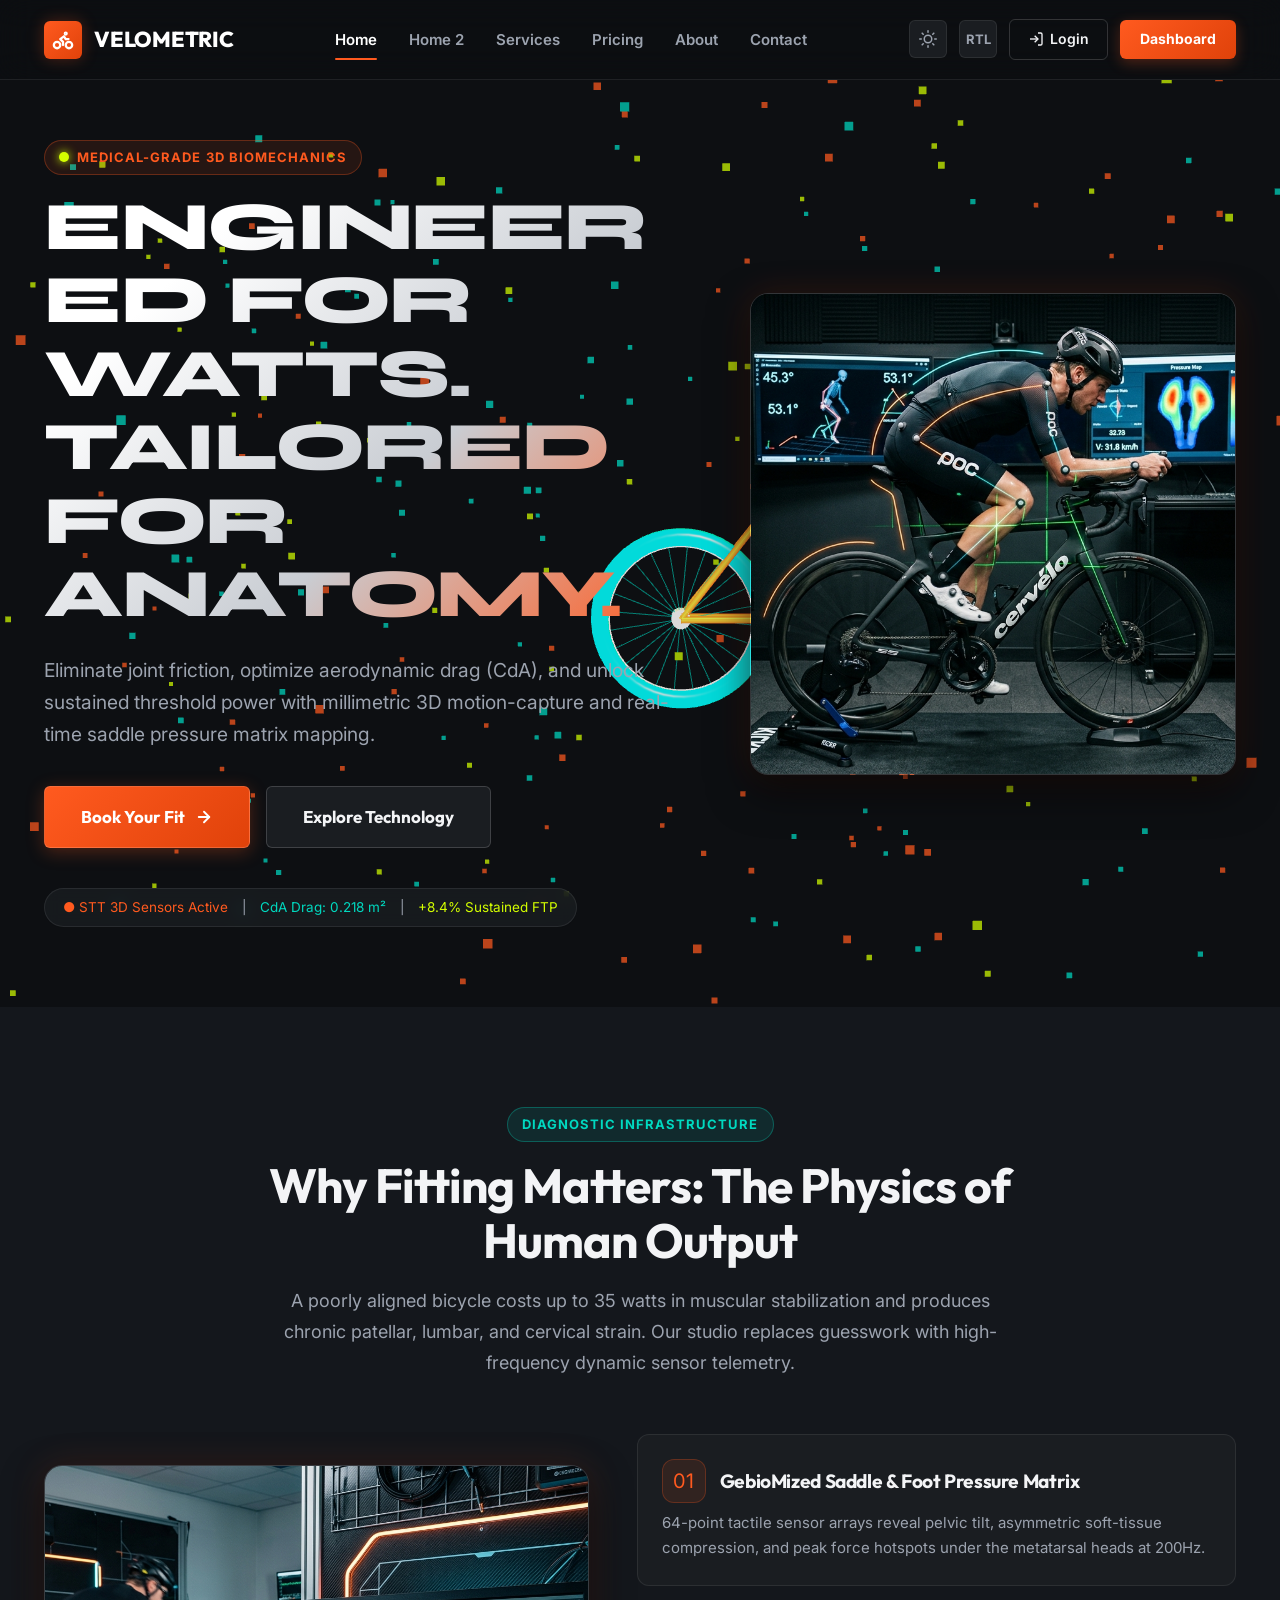
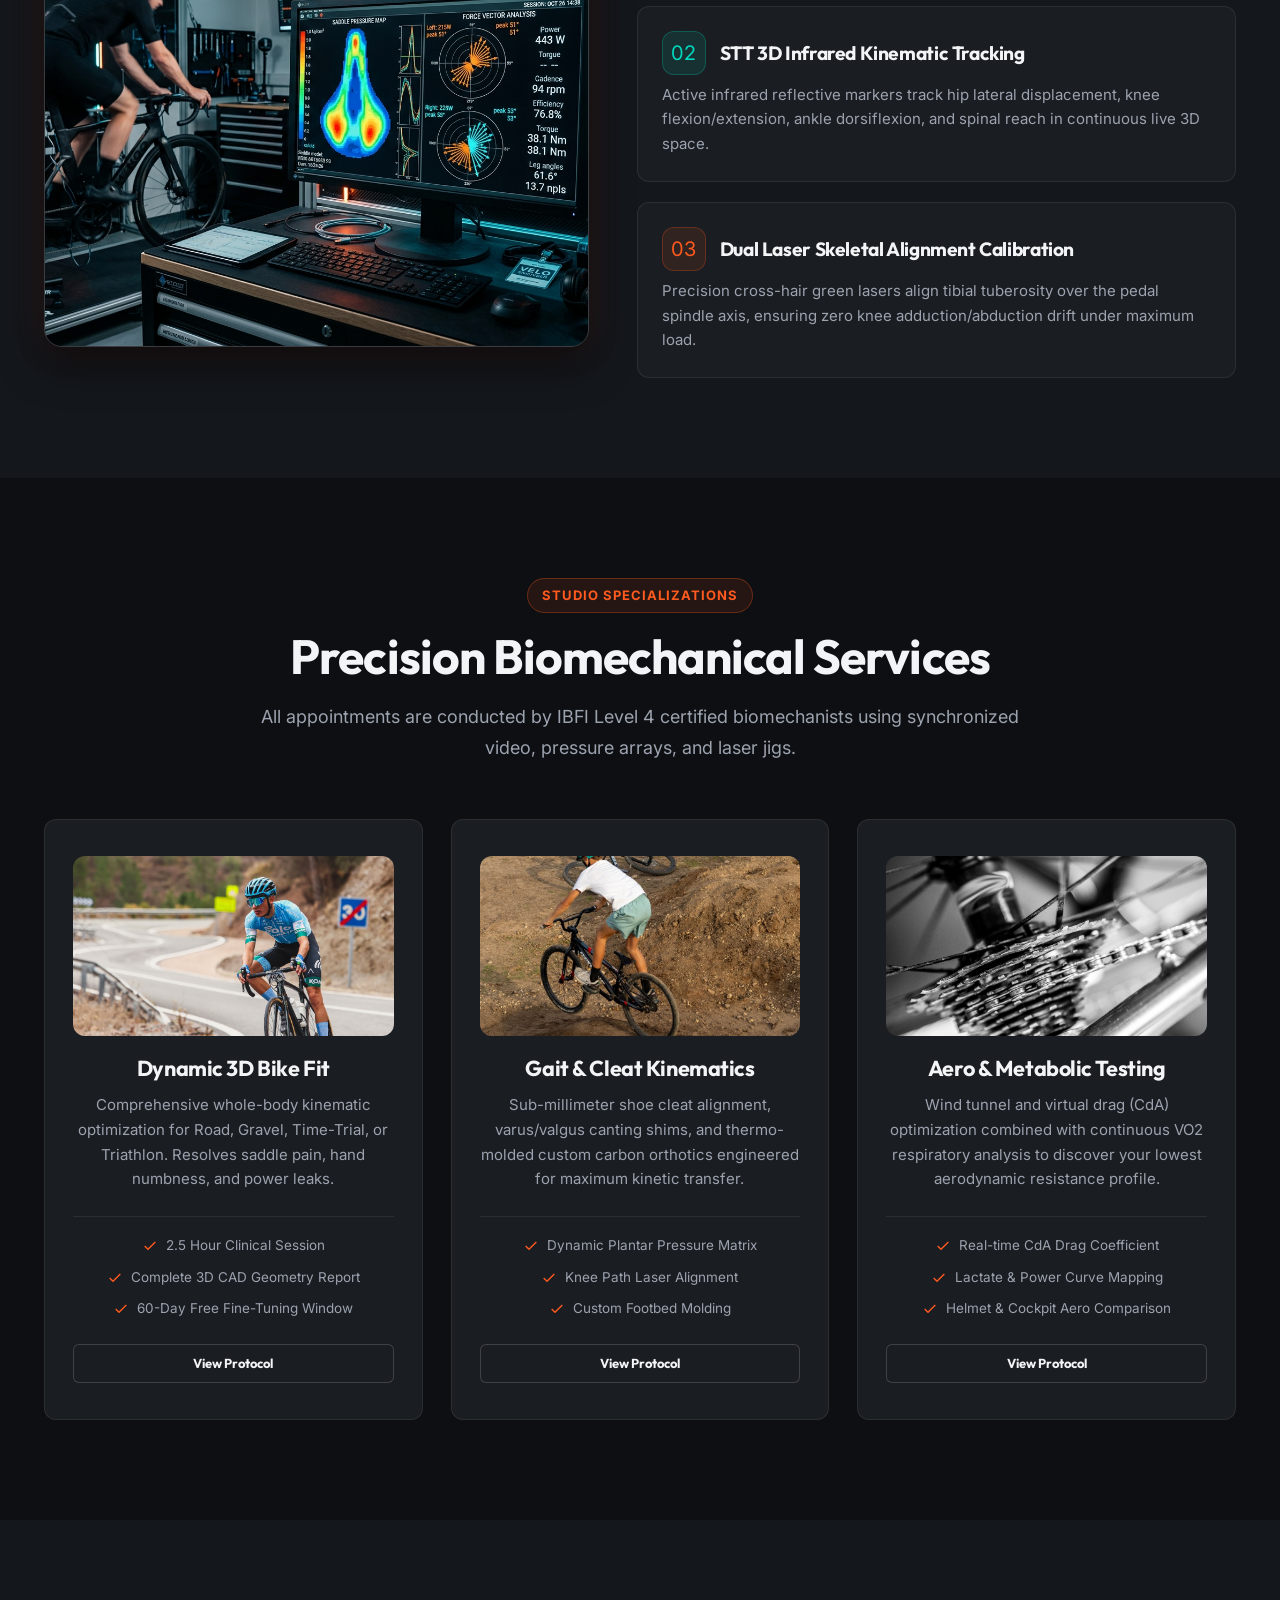
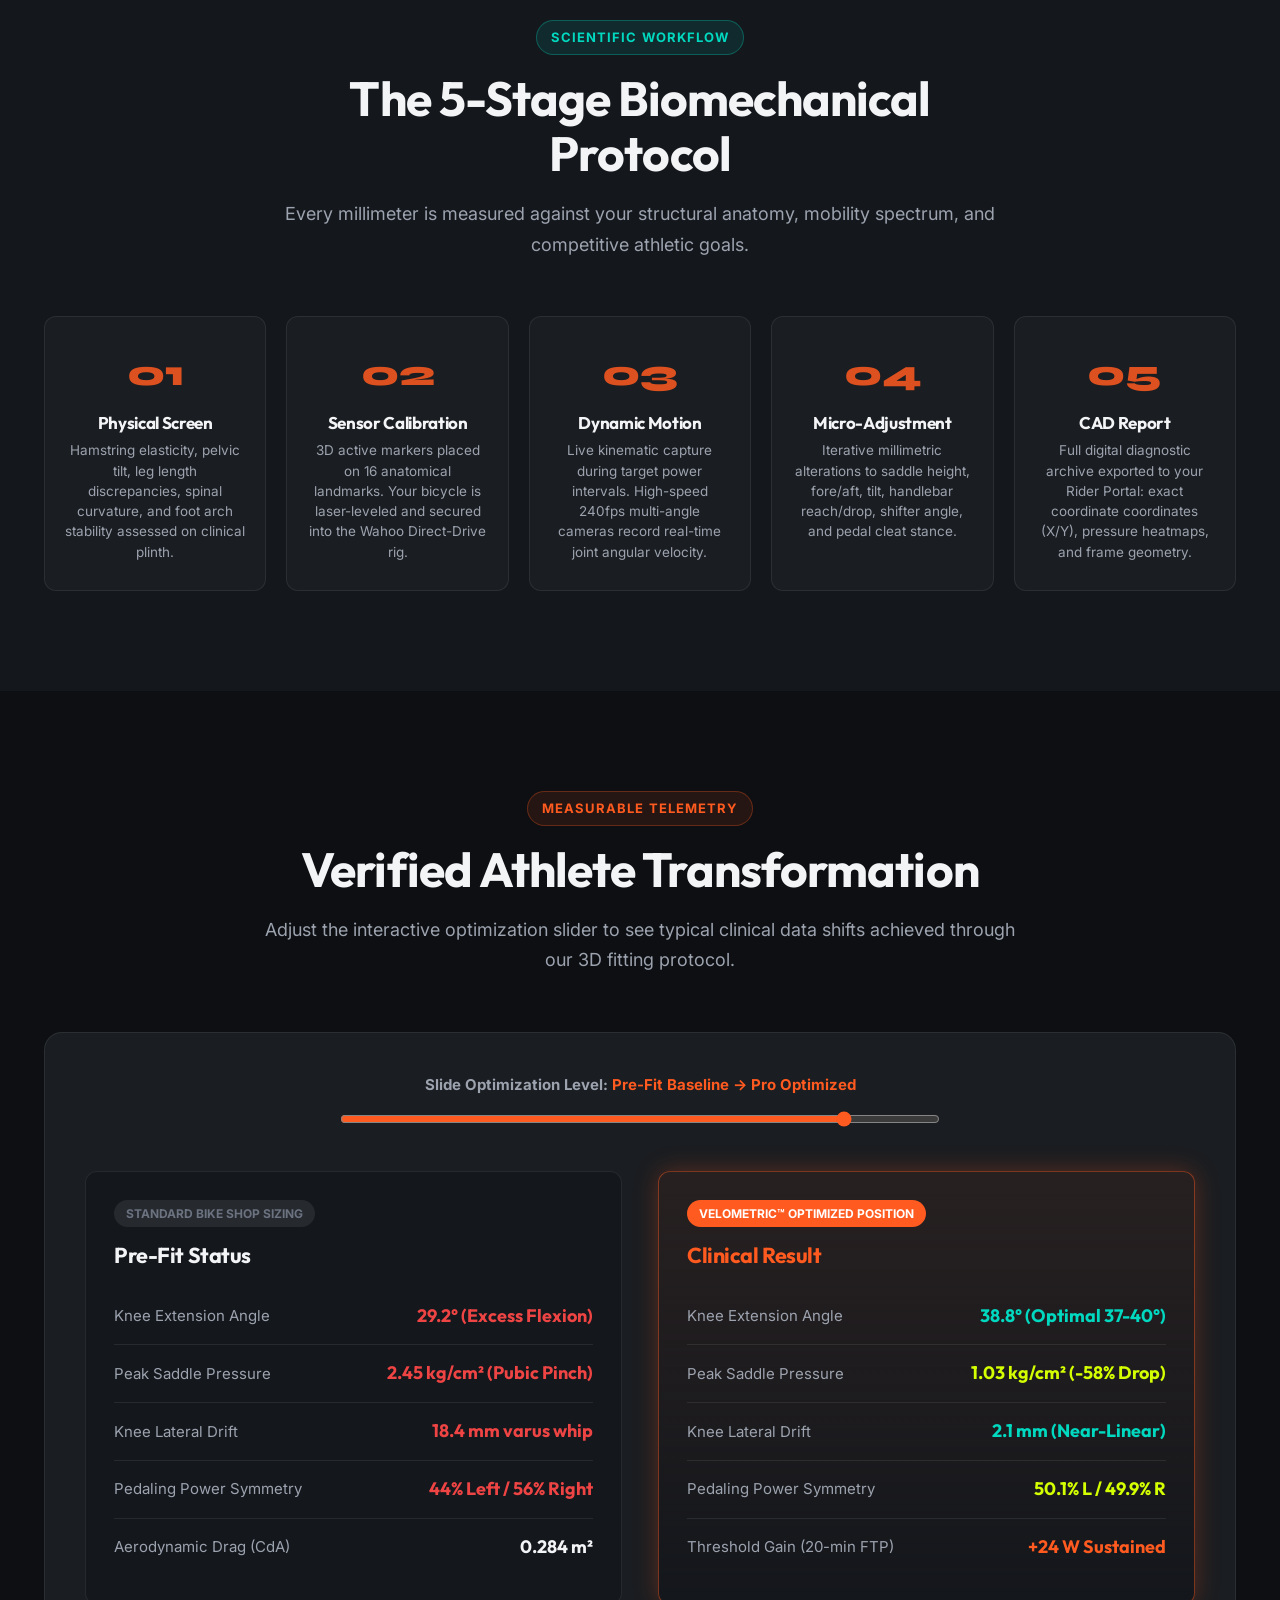
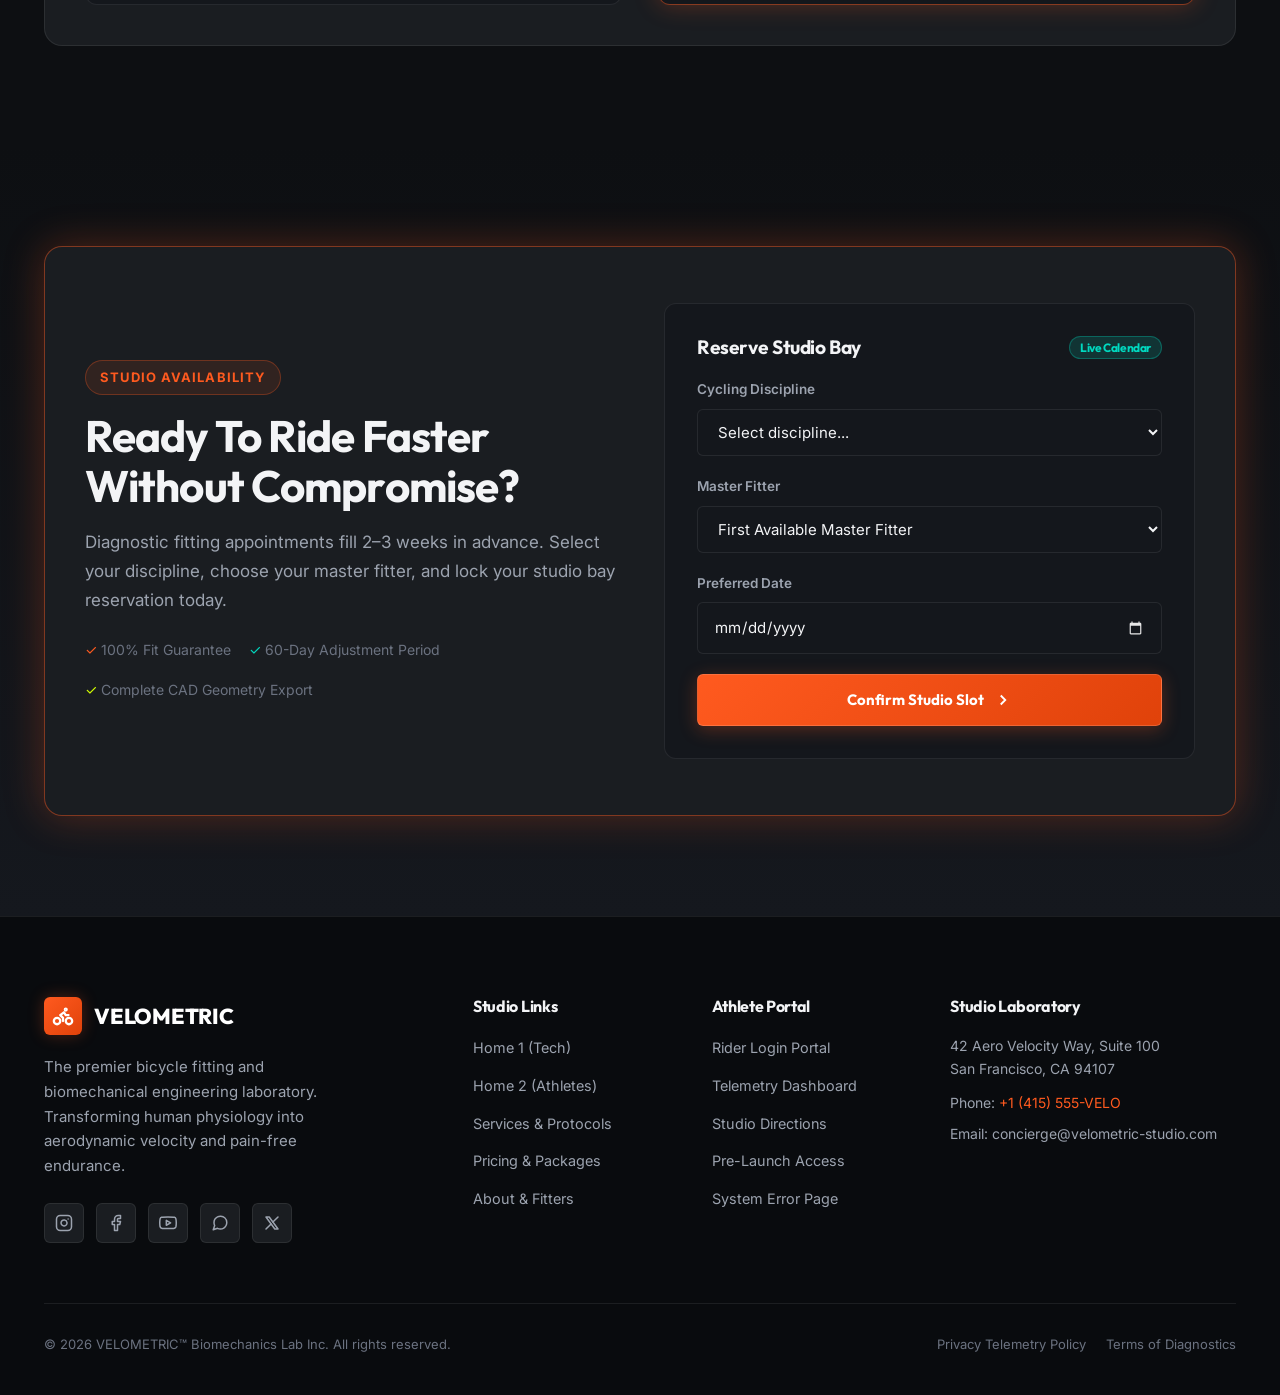
==== index.html @ c32c87fc "1" ====
<!DOCTYPE html>
<html lang="en" data-theme="dark" dir="ltr">
<head>
  <meta charset="UTF-8">
  <meta name="viewport" content="width=device-width, initial-scale=1.0">
  <title>VELOMETRIC™ | Precision Bicycle Fitting &amp; Performance Studio</title>
  <meta name="description" content="Elite biomechanical bicycle fitting, 3D dynamic motion capture, pressure mapping, and aerodynamic performance testing in our medical-grade cycling studio.">
  <meta name="keywords" content="bike fitting, 3D motion capture, cycling biomechanics, saddle pressure mapping, aerodynamic testing, TT bike fit">
  
  <!-- Open Graph -->
  <meta property="og:title" content="VELOMETRIC™ | Precision Bicycle Fitting &amp; Performance Studio">
  <meta property="og:description" content="Data-driven bicycle fitting engineered for peak wattage, aerodynamic efficiency, and zero pain.">
  <meta property="og:type" content="website">
  <meta property="og:image" content="assets/images/hero_fitting_tech.jpg">

    <!-- Favicon -->
  <link rel="icon" type="image/svg+xml" href="assets/images/favicon.svg">
  <link rel="alternate icon" type="image/png" href="assets/images/favicon.png">

  <!-- Core Stylesheets -->
  <link rel="stylesheet" href="assets/css/style.css">
  <link rel="stylesheet" href="assets/css/dark-mode.css">
  <link rel="stylesheet" href="assets/css/rtl.css">

  <!-- JSON-LD Local Business & Sports Lab Schema -->
  <script type="application/ld+json">
  {
    "@context": "https://schema.org",
    "@type": "SportsActivityLocation",
    "name": "VELOMETRIC Precision Bicycle Fitting Studio",
    "image": "assets/images/hero_fitting_tech.jpg",
    "description": "Medical-grade 3D dynamic motion capture bike fitting and aerodynamic performance laboratory.",
    "address": {
      "@type": "PostalAddress",
      "streetAddress": "42 Aero Velocity Way, Suite 100",
      "addressLocality": "San Francisco",
      "addressRegion": "CA",
      "postalCode": "94107",
      "addressCountry": "US"
    },
    "telephone": "+1-415-555-8356",
    "priceRange": "$$$"
  }
  </script>
</head>
<body data-page="home1">
  <a href="#main-content" class="skip-link">Skip to main content</a>

  <!-- STRICT NAVBAR (Home | Services | Pricing | About | Contact + Login + Dashboard) -->
  <header class="site-header">
    <div class="container navbar">
      <a href="index.html" class="brand-logo" aria-label="VELOMETRIC Studio Home">
        <div class="brand-icon">
          <svg width="22" height="22" viewBox="0 0 24 24" fill="none" stroke="currentColor" stroke-width="2.5" stroke-linecap="round" stroke-linejoin="round"><circle cx="18.5" cy="17.5" r="3.5"></circle><circle cx="5.5" cy="17.5" r="3.5"></circle><circle cx="15" cy="5" r="1"></circle><path d="M12 17.5V14l-3-3 4-3 2 3h3"></path></svg>
        </div>
        <span>VELOMETRIC</span>
      </a>

      <!-- Strictly 5 Main Navigation Links -->
      <nav class="nav-menu" aria-label="Main Navigation">
        <a href="index.html" class="nav-link active">Home</a>
        <a href="home2.html" class="nav-link">Home 2</a>
        <a href="services.html" class="nav-link">Services</a>
        <a href="pricing.html" class="nav-link">Pricing</a>
        <a href="about.html" class="nav-link">About</a>
        <a href="contact.html" class="nav-link">Contact</a>
        <div class="nav-drawer-actions">
          <div class="nav-drawer-toggles">
            <button class="theme-toggle-btn" aria-label="Toggle Dark/Light Mode">
              <svg width="18" height="18" viewBox="0 0 24 24" fill="none" stroke="currentColor" stroke-width="2"><circle cx="12" cy="12" r="5"></circle><line x1="12" y1="1" x2="12" y2="3"></line><line x1="12" y1="21" x2="12" y2="23"></line><line x1="4.22" y1="4.22" x2="5.64" y2="5.64"></line><line x1="18.36" y1="18.36" x2="19.78" y2="19.78"></line><line x1="1" y1="12" x2="3" y2="12"></line><line x1="21" y1="12" x2="23" y2="12"></line><line x1="4.22" y1="19.78" x2="5.64" y2="18.36"></line><line x1="18.36" y1="5.64" x2="19.78" y2="4.22"></line></svg>
            </button>
            <button class="rtl-toggle-btn" aria-label="Toggle RTL Layout">RTL</button>
          </div>
          <div class="nav-drawer-buttons">
            <a href="login.html" class="nav-btn-login">
              <svg width="16" height="16" viewBox="0 0 24 24" fill="none" stroke="currentColor" stroke-width="2"><path d="M15 3h4a2 2 0 0 1 2 2v14a2 2 0 0 1-2 2h-4"></path><polyline points="10 17 15 12 10 7"></polyline><line x1="15" y1="12" x2="3" y2="12"></line></svg>
              <span>Login</span>
            </a>
            <a href="dashboard.html" class="nav-btn-dashboard">Dashboard</a>
          </div>
        </div>
      </nav>

      <!-- Utility Actions (Login + Dashboard + Theme/RTL toggles) -->
      <div class="nav-actions">
        <button class="theme-toggle-btn" aria-label="Toggle Dark/Light Mode">
          <svg width="18" height="18" viewBox="0 0 24 24" fill="none" stroke="currentColor" stroke-width="2"><circle cx="12" cy="12" r="5"></circle><line x1="12" y1="1" x2="12" y2="3"></line><line x1="12" y1="21" x2="12" y2="23"></line><line x1="4.22" y1="4.22" x2="5.64" y2="5.64"></line><line x1="18.36" y1="18.36" x2="19.78" y2="19.78"></line><line x1="1" y1="12" x2="3" y2="12"></line><line x1="21" y1="12" x2="23" y2="12"></line><line x1="4.22" y1="19.78" x2="5.64" y2="18.36"></line><line x1="18.36" y1="5.64" x2="19.78" y2="4.22"></line></svg>
        </button>
        <button class="rtl-toggle-btn" aria-label="Toggle RTL Layout">RTL</button>
        <a href="login.html" class="nav-btn-login">
          <svg width="16" height="16" viewBox="0 0 24 24" fill="none" stroke="currentColor" stroke-width="2"><path d="M15 3h4a2 2 0 0 1 2 2v14a2 2 0 0 1-2 2h-4"></path><polyline points="10 17 15 12 10 7"></polyline><line x1="15" y1="12" x2="3" y2="12"></line></svg>
          <span>Login</span>
        </a>
        <a href="dashboard.html" class="nav-btn-dashboard">Dashboard</a>
        <button class="hamburger-btn" aria-label="Open mobile menu" aria-expanded="false">
          <span></span><span></span><span></span>
        </button>
      </div>
    </div>
  </header>

  <main id="main-content">
    <!-- ====================================================================
         SECTION 1: HERO SECTION — FITTING TECHNOLOGY FOCUS (3D Canvas + Overlay)
         ==================================================================== -->
    <section class="section section-hero" id="hero-section">
      <!-- 3D Interactive Three.js Wireframe Canvas -->
      <div id="hero3d-canvas" class="hero-canvas-container" aria-hidden="true"></div>

      <div class="container">
        <div class="hero-grid">
          <div class="hero-content">
            <div class="section-eyebrow">
              <span class="pulse-dot"></span>
              Medical-Grade 3D Biomechanics
            </div>
            <h1 class="hero-headline text-gradient">
              Engineered For Watts. Tailored For Anatomy.
            </h1>
            <p class="hero-subtitle">
              Eliminate joint friction, optimize aerodynamic drag (CdA), and unlock sustained threshold power with millimetric 3D motion-capture and real-time saddle pressure matrix mapping.
            </p>

            <div class="hero-ctas">
              <a href="#booking-teaser" class="btn btn-primary btn-lg">
                <span>Book Your Fit</span>
                <svg width="18" height="18" viewBox="0 0 24 24" fill="none" stroke="currentColor" stroke-width="2.5" stroke-linecap="round" stroke-linejoin="round"><line x1="5" y1="12" x2="19" y2="12"></line><polyline points="12 5 19 12 12 19"></polyline></svg>
              </a>
              <a href="#technology-overview" class="btn btn-secondary btn-lg">Explore Technology</a>
            </div>

            <!-- Real-Time Telemetry Badges -->
            <div class="hero-telemetry-badge">
              <span class="text-volt">● STT 3D Sensors Active</span>
              <span>|</span>
              <span class="text-teal">CdA Drag: 0.218 m²</span>
              <span>|</span>
              <span class="text-lime">+8.4% Sustained FTP</span>
            </div>
          </div>

          <!-- Hero Visual Panel -->
          <div class="hero-visual-panel">
            <div class="hero-image-card">
              <img src="assets/images/hero_fitting_tech.jpg" alt="Cyclist undergoing 3D motion capture bike fitting on smart trainer with laser alignment" width="600" height="480">
            </div>
          </div>
        </div>
      </div>
    </section>

    <!-- ====================================================================
         SECTION 2: WHY FITTING MATTERS / TECHNOLOGY OVERVIEW
         ==================================================================== -->
    <section class="section" id="technology-overview" style="background: var(--bg-secondary);">
      <div class="container">
        <div class="section-header">
          <div class="section-eyebrow eyebrow-teal">Diagnostic Infrastructure</div>
          <h2 class="section-title">Why Fitting Matters: The Physics of Human Output</h2>
          <p class="section-desc">
            A poorly aligned bicycle costs up to 35 watts in muscular stabilization and produces chronic patellar, lumbar, and cervical strain. Our studio replaces guesswork with high-frequency dynamic sensor telemetry.
          </p>
        </div>

        <div class="tech-overview-grid">
          <div>
            <div class="hero-image-card">
              <img src="assets/images/tech_pressure_mapping.jpg" alt="GebioMized saddle pressure mapping heat map workstation" width="560" height="420">
            </div>
          </div>

          <div style="display: flex; flex-direction: column; gap: 20px;">
            <div class="card-center" style="align-items: flex-start; text-align: left; padding: 24px;">
              <div style="display: flex; align-items: center; gap: 14px; margin-bottom: 8px;">
                <div class="card-icon" style="width: 44px; height: 44px; margin: 0; font-size: 1.25rem;">01</div>
                <h3 style="font-size: 1.2rem;">GebioMized Saddle &amp; Foot Pressure Matrix</h3>
              </div>
              <p class="card-desc" style="text-align: left; margin: 0;">
                64-point tactile sensor arrays reveal pelvic tilt, asymmetric soft-tissue compression, and peak force hotspots under the metatarsal heads at 200Hz.
              </p>
            </div>

            <div class="card-center teal-accent" style="align-items: flex-start; text-align: left; padding: 24px;">
              <div style="display: flex; align-items: center; gap: 14px; margin-bottom: 8px;">
                <div class="card-icon icon-teal" style="width: 44px; height: 44px; margin: 0; font-size: 1.25rem;">02</div>
                <h3 style="font-size: 1.2rem;">STT 3D Infrared Kinematic Tracking</h3>
              </div>
              <p class="card-desc" style="text-align: left; margin: 0;">
                Active infrared reflective markers track hip lateral displacement, knee flexion/extension, ankle dorsiflexion, and spinal reach in continuous live 3D space.
              </p>
            </div>

            <div class="card-center" style="align-items: flex-start; text-align: left; padding: 24px;">
              <div style="display: flex; align-items: center; gap: 14px; margin-bottom: 8px;">
                <div class="card-icon" style="width: 44px; height: 44px; margin: 0; font-size: 1.25rem;">03</div>
                <h3 style="font-size: 1.2rem;">Dual Laser Skeletal Alignment Calibration</h3>
              </div>
              <p class="card-desc" style="text-align: left; margin: 0;">
                Precision cross-hair green lasers align tibial tuberosity over the pedal spindle axis, ensuring zero knee adduction/abduction drift under maximum load.
              </p>
            </div>
          </div>
        </div>
      </div>
    </section>

    <!-- ====================================================================
         SECTION 3: CORE SERVICES PREVIEW (3D Tilt Cards)
         ==================================================================== -->
    <section class="section" id="core-services">
      <div class="container">
        <div class="section-header">
          <div class="section-eyebrow">Studio Specializations</div>
          <h2 class="section-title">Precision Biomechanical Services</h2>
          <p class="section-desc">
            All appointments are conducted by IBFI Level 4 certified biomechanists using synchronized video, pressure arrays, and laser jigs.
          </p>
        </div>

        <div class="services-cards-grid">
          <!-- Card 1: 3D Bike Fitting -->
          <div class="tilt-card-wrapper">
            <div class="card-center" data-tilt>
              <div style="border-radius: var(--radius-md); overflow: hidden; margin-bottom: 20px; height: 180px; width: 100%;">
                <img src="assets/images/dynamic_3d_fit.jpg" alt="Pro cyclist riding during dynamic fitting" style="width: 100%; height: 100%; object-fit: cover;">
              </div>
              <h3 class="card-title">Dynamic 3D Bike Fit</h3>
              <p class="card-desc">
                Comprehensive whole-body kinematic optimization for Road, Gravel, Time-Trial, or Triathlon. Resolves saddle pain, hand numbness, and power leaks.
              </p>
              <ul class="card-meta-list">
                <li class="card-meta-item"><svg width="16" height="16" viewBox="0 0 24 24" fill="none" stroke="currentColor" stroke-width="2"><polyline points="20 6 9 17 4 12"></polyline></svg> 2.5 Hour Clinical Session</li>
                <li class="card-meta-item"><svg width="16" height="16" viewBox="0 0 24 24" fill="none" stroke="currentColor" stroke-width="2"><polyline points="20 6 9 17 4 12"></polyline></svg> Complete 3D CAD Geometry Report</li>
                <li class="card-meta-item"><svg width="16" height="16" viewBox="0 0 24 24" fill="none" stroke="currentColor" stroke-width="2"><polyline points="20 6 9 17 4 12"></polyline></svg> 60-Day Free Fine-Tuning Window</li>
              </ul>
              <a href="services.html#bike-fit" class="btn btn-secondary btn-sm" style="width: 100%;">View Protocol</a>
            </div>
          </div>

          <!-- Card 2: Gait & Footbed Analysis -->
          <div class="tilt-card-wrapper">
            <div class="card-center teal-accent" data-tilt>
              <div style="border-radius: var(--radius-md); overflow: hidden; margin-bottom: 20px; height: 180px; width: 100%;">
                <img src="assets/images/gait_cleat_kinematics.jpg" alt="Cyclist riding during gait and cleat kinematics analysis" style="width: 100%; height: 100%; object-fit: cover;">
              </div>
              <h3 class="card-title">Gait &amp; Cleat Kinematics</h3>
              <p class="card-desc">
                Sub-millimeter shoe cleat alignment, varus/valgus canting shims, and thermo-molded custom carbon orthotics engineered for maximum kinetic transfer.
              </p>
              <ul class="card-meta-list">
                <li class="card-meta-item"><svg width="16" height="16" viewBox="0 0 24 24" fill="none" stroke="currentColor" stroke-width="2"><polyline points="20 6 9 17 4 12"></polyline></svg> Dynamic Plantar Pressure Matrix</li>
                <li class="card-meta-item"><svg width="16" height="16" viewBox="0 0 24 24" fill="none" stroke="currentColor" stroke-width="2"><polyline points="20 6 9 17 4 12"></polyline></svg> Knee Path Laser Alignment</li>
                <li class="card-meta-item"><svg width="16" height="16" viewBox="0 0 24 24" fill="none" stroke="currentColor" stroke-width="2"><polyline points="20 6 9 17 4 12"></polyline></svg> Custom Footbed Molding</li>
              </ul>
              <a href="services.html#gait-analysis" class="btn btn-secondary btn-sm" style="width: 100%;">View Protocol</a>
            </div>
          </div>

          <!-- Card 3: Performance & Aero Testing -->
          <div class="tilt-card-wrapper">
            <div class="card-center" data-tilt>
              <div style="border-radius: var(--radius-md); overflow: hidden; margin-bottom: 20px; height: 180px; width: 100%;">
                <img src="assets/images/aero_metabolic_testing.jpg" alt="Macro detail of bicycle cassette and chain drivetrain" style="width: 100%; height: 100%; object-fit: cover;">
              </div>
              <h3 class="card-title">Aero &amp; Metabolic Testing</h3>
              <p class="card-desc">
                Wind tunnel and virtual drag (CdA) optimization combined with continuous VO2 respiratory analysis to discover your lowest aerodynamic resistance profile.
              </p>
              <ul class="card-meta-list">
                <li class="card-meta-item"><svg width="16" height="16" viewBox="0 0 24 24" fill="none" stroke="currentColor" stroke-width="2"><polyline points="20 6 9 17 4 12"></polyline></svg> Real-time CdA Drag Coefficient</li>
                <li class="card-meta-item"><svg width="16" height="16" viewBox="0 0 24 24" fill="none" stroke="currentColor" stroke-width="2"><polyline points="20 6 9 17 4 12"></polyline></svg> Lactate &amp; Power Curve Mapping</li>
                <li class="card-meta-item"><svg width="16" height="16" viewBox="0 0 24 24" fill="none" stroke="currentColor" stroke-width="2"><polyline points="20 6 9 17 4 12"></polyline></svg> Helmet &amp; Cockpit Aero Comparison</li>
              </ul>
              <a href="services.html#aero-testing" class="btn btn-secondary btn-sm" style="width: 100%;">View Protocol</a>
            </div>
          </div>
        </div>
      </div>
    </section>

    <!-- ====================================================================
         SECTION 4: PROCESS / HOW IT WORKS (Step-by-Step Fitting Journey)
         ==================================================================== -->
    <section class="section" id="fitting-process" style="background: var(--bg-secondary);">
      <div class="container">
        <div class="section-header">
          <div class="section-eyebrow eyebrow-teal">Scientific Workflow</div>
          <h2 class="section-title">The 5-Stage Biomechanical Protocol</h2>
          <p class="section-desc">
            Every millimeter is measured against your structural anatomy, mobility spectrum, and competitive athletic goals.
          </p>
        </div>

        <div class="process-timeline">
          <!-- Step 1 -->
          <div class="process-step-card">
            <div class="step-number">01</div>
            <h3 class="step-title">Physical Screen</h3>
            <p class="step-desc">
              Hamstring elasticity, pelvic tilt, leg length discrepancies, spinal curvature, and foot arch stability assessed on clinical plinth.
            </p>
          </div>

          <!-- Step 2 -->
          <div class="process-step-card">
            <div class="step-number">02</div>
            <h3 class="step-title">Sensor Calibration</h3>
            <p class="step-desc">
              3D active markers placed on 16 anatomical landmarks. Your bicycle is laser-leveled and secured into the Wahoo Direct-Drive rig.
            </p>
          </div>

          <!-- Step 3 -->
          <div class="process-step-card">
            <div class="step-number">03</div>
            <h3 class="step-title">Dynamic Motion</h3>
            <p class="step-desc">
              Live kinematic capture during target power intervals. High-speed 240fps multi-angle cameras record real-time joint angular velocity.
            </p>
          </div>

          <!-- Step 4 -->
          <div class="process-step-card">
            <div class="step-number">04</div>
            <h3 class="step-title">Micro-Adjustment</h3>
            <p class="step-desc">
              Iterative millimetric alterations to saddle height, fore/aft, tilt, handlebar reach/drop, shifter angle, and pedal cleat stance.
            </p>
          </div>

          <!-- Step 5 -->
          <div class="process-step-card">
            <div class="step-number">05</div>
            <h3 class="step-title">CAD Report</h3>
            <p class="step-desc">
              Full digital diagnostic archive exported to your Rider Portal: exact coordinate coordinates (X/Y), pressure heatmaps, and frame geometry.
            </p>
          </div>
        </div>
      </div>
    </section>

    <!-- ====================================================================
         SECTION 5: RESULTS / PERFORMANCE DATA SHOWCASE (Interactive Slider)
         ==================================================================== -->
    <section class="section" id="performance-results">
      <div class="container">
        <div class="section-header">
          <div class="section-eyebrow">Measurable Telemetry</div>
          <h2 class="section-title">Verified Athlete Transformation</h2>
          <p class="section-desc">
            Adjust the interactive optimization slider to see typical clinical data shifts achieved through our 3D fitting protocol.
          </p>
        </div>

        <div class="comparison-container">
          <!-- Interactive Optimization Range Controller -->
          <div style="max-width: 600px; margin: 0 auto 36px; text-align: center;">
            <label for="metric-range-slider" style="display: block; font-weight: 700; margin-bottom: 12px; font-size: 0.9375rem; color: var(--text-secondary);">
              Slide Optimization Level: <span class="text-volt">Pre-Fit Baseline → Pro Optimized</span>
            </label>
            <input type="range" id="metric-range-slider" min="0" max="100" value="85" style="width: 100%; accent-color: var(--accent-volt); cursor: pointer;" aria-label="Biomechanical Optimization Level">
          </div>

          <div class="comparison-grid">
            <!-- Stock Fit Column -->
            <div class="comparison-col">
              <span class="col-badge badge-stock">Standard Bike Shop Sizing</span>
              <h3 style="font-size: 1.35rem; margin-bottom: 20px;">Pre-Fit Status</h3>

              <div class="metric-row">
                <span class="metric-label">Knee Extension Angle</span>
                <span class="metric-value" style="color: #EF4444;">29.2° (Excess Flexion)</span>
              </div>
              <div class="metric-row">
                <span class="metric-label">Peak Saddle Pressure</span>
                <span class="metric-value" style="color: #EF4444;">2.45 kg/cm² (Pubic Pinch)</span>
              </div>
              <div class="metric-row">
                <span class="metric-label">Knee Lateral Drift</span>
                <span class="metric-value" style="color: #EF4444;">18.4 mm varus whip</span>
              </div>
              <div class="metric-row">
                <span class="metric-label">Pedaling Power Symmetry</span>
                <span class="metric-value" style="color: #EF4444;">44% Left / 56% Right</span>
              </div>
              <div class="metric-row">
                <span class="metric-label">Aerodynamic Drag (CdA)</span>
                <span class="metric-value">0.284 m²</span>
              </div>
            </div>

            <!-- Velometric Pro Lab Column -->
            <div class="comparison-col is-pro">
              <span class="col-badge badge-velometric">VELOMETRIC™ Optimized Position</span>
              <h3 class="text-volt" style="font-size: 1.35rem; margin-bottom: 20px;">Clinical Result</h3>

              <div class="metric-row">
                <span class="metric-label">Knee Extension Angle</span>
                <span class="metric-value text-teal" id="metric-knee-val">38.8° (Optimal 37-40°)</span>
              </div>
              <div class="metric-row">
                <span class="metric-label">Peak Saddle Pressure</span>
                <span class="metric-value text-lime" id="metric-pressure-val">1.03 kg/cm² (-58% Drop)</span>
              </div>
              <div class="metric-row">
                <span class="metric-label">Knee Lateral Drift</span>
                <span class="metric-value text-teal">2.1 mm (Near-Linear)</span>
              </div>
              <div class="metric-row">
                <span class="metric-label">Pedaling Power Symmetry</span>
                <span class="metric-value text-lime">50.1% L / 49.9% R</span>
              </div>
              <div class="metric-row">
                <span class="metric-label">Threshold Gain (20-min FTP)</span>
                <span class="metric-value text-volt" id="metric-power-val">+24 W Sustained</span>
              </div>
            </div>
          </div>
        </div>
      </div>
    </section>

    <!-- ====================================================================
         SECTION 6: FINAL CTA + BOOKING TEASER (Scheduler Preview Banner)
         ==================================================================== -->
    <section class="section" id="booking-teaser" style="background: linear-gradient(180deg, var(--bg-primary) 0%, #15181E 100%);">
      <div class="container">
        <div class="cta-teaser-card">
          <div class="cta-teaser-grid">
            <div>
              <div class="section-eyebrow">Studio Availability</div>
              <h2 style="font-size: clamp(2rem, 3.5vw, 2.75rem); margin-bottom: 16px;">
                Ready To Ride Faster Without Compromise?
              </h2>
              <p style="color: var(--text-secondary); margin-bottom: 24px; font-size: 1.0625rem; line-height: 1.7;">
                Diagnostic fitting appointments fill 2–3 weeks in advance. Select your discipline, choose your master fitter, and lock your studio bay reservation today.
              </p>
              <div style="display: flex; gap: 18px; align-items: center; flex-wrap: wrap;">
                <div style="font-size: 0.875rem; color: var(--text-muted);"><span class="text-volt">✓</span> 100% Fit Guarantee</div>
                <div style="font-size: 0.875rem; color: var(--text-muted);"><span class="text-teal">✓</span> 60-Day Adjustment Period</div>
                <div style="font-size: 0.875rem; color: var(--text-muted);"><span class="text-lime">✓</span> Complete CAD Geometry Export</div>
              </div>
            </div>

            <!-- Instant Appointment Scheduler Preview -->
            <div class="scheduler-preview-card">
              <h3 class="scheduler-preview-header">
                <span>Reserve Studio Bay</span>
                <span class="badge-status status-confirmed">Live Calendar</span>
              </h3>

              <form data-validate action="contact.html">
                <div class="form-group">
                  <label class="form-label" for="home-fit-discipline">Cycling Discipline</label>
                  <select id="home-fit-discipline" class="form-select" required>
                    <option value="">Select discipline...</option>
                    <option value="road">Road Race / Endurance</option>
                    <option value="gravel">Gravel / Bikepacking</option>
                    <option value="triathlon">Triathlon / Time Trial (TT)</option>
                    <option value="mtb">Mountain Bike (XC / Trail)</option>
                  </select>
                  <div class="form-error"></div>
                </div>

                <div class="form-group">
                  <label class="form-label" for="home-fit-fitter">Master Fitter</label>
                  <select id="home-fit-fitter" class="form-select" required>
                    <option value="any">First Available Master Fitter</option>
                    <option value="marcus">Dr. Marcus Vance (Physio PhD, IBFI L4)</option>
                    <option value="elena">Elena Rostova (Olympic Aero Specialist)</option>
                  </select>
                </div>

                <div class="form-group">
                  <label class="form-label" for="home-fit-date">Preferred Date</label>
                  <input type="date" id="home-fit-date" class="form-input" required>
                  <div class="form-error"></div>
                </div>

                <button type="submit" class="btn btn-primary" style="width: 100%;">
                  <span>Confirm Studio Slot</span>
                  <svg width="18" height="18" viewBox="0 0 24 24" fill="none" stroke="currentColor" stroke-width="2.5"><polyline points="9 18 15 12 9 6"></polyline></svg>
                </button>
              </form>
            </div>
          </div>
        </div>
      </div>
    </section>
  </main>

  <!-- Global Footer -->
  <footer class="site-footer">
    <div class="container">
      <div class="footer-grid">
        <div class="footer-brand">
          <a href="index.html" class="brand-logo" aria-label="VELOMETRIC Studio Home" style="margin-bottom: 20px; display: inline-flex;">
            <div class="brand-icon">
              <svg width="22" height="22" viewBox="0 0 24 24" fill="none" stroke="currentColor" stroke-width="2.5" stroke-linecap="round" stroke-linejoin="round"><circle cx="18.5" cy="17.5" r="3.5"></circle><circle cx="5.5" cy="17.5" r="3.5"></circle><circle cx="15" cy="5" r="1"></circle><path d="M12 17.5V14l-3-3 4-3 2 3h3"></path></svg>
            </div>
            <span>VELOMETRIC</span>
          </a>
          <p>
            The premier bicycle fitting and biomechanical engineering laboratory. Transforming human physiology into aerodynamic velocity and pain-free endurance.
          </p>
          <div class="footer-socials">
            <a href="https://instagram.com" class="social-link" aria-label="Instagram" target="_blank" rel="noopener"><svg width="18" height="18" viewBox="0 0 24 24" fill="none" stroke="currentColor" stroke-width="2" stroke-linecap="round" stroke-linejoin="round"><rect x="2" y="2" width="20" height="20" rx="5" ry="5"></rect><path d="M16 11.37A4 4 0 1 1 12.63 8 4 4 0 0 1 16 11.37z"></path><line x1="17.5" y1="6.5" x2="17.51" y2="6.5"></line></svg></a>
            <a href="https://facebook.com" class="social-link" aria-label="Facebook" target="_blank" rel="noopener"><svg width="18" height="18" viewBox="0 0 24 24" fill="none" stroke="currentColor" stroke-width="2" stroke-linecap="round" stroke-linejoin="round"><path d="M18 2h-3a5 5 0 0 0-5 5v3H7v4h3v8h4v-8h3l1-4h-4V7a1 1 0 0 1 1-1h3z"></path></svg></a>
            <a href="https://youtube.com" class="social-link" aria-label="YouTube" target="_blank" rel="noopener"><svg width="18" height="18" viewBox="0 0 24 24" fill="none" stroke="currentColor" stroke-width="2" stroke-linecap="round" stroke-linejoin="round"><path d="M22.54 6.42a2.78 2.78 0 0 0-1.94-2C18.88 4 12 4 12 4s-6.88 0-8.6.46a2.78 2.78 0 0 0-1.94 2A29 29 0 0 0 1 11.75a29 29 0 0 0 .46 5.33A2.78 2.78 0 0 0 3.4 19c1.72.46 8.6.46 8.6.46s6.88 0 8.6-.46a2.78 2.78 0 0 0 1.94-2 29 29 0 0 0 .46-5.25 29 29 0 0 0-.46-5.33z"></path><polygon points="9.75 15.02 15.5 11.75 9.75 8.48 9.75 15.02"></polygon></svg></a>
            <a href="https://whatsapp.com" class="social-link" aria-label="WhatsApp" target="_blank" rel="noopener"><svg width="18" height="18" viewBox="0 0 24 24" fill="none" stroke="currentColor" stroke-width="2" stroke-linecap="round" stroke-linejoin="round"><path d="M21 11.5a8.38 8.38 0 0 1-.9 3.8 8.5 8.5 0 0 1-7.6 4.7 8.38 8.38 0 0 1-3.8-.9L3 21l1.9-5.7a8.38 8.38 0 0 1-.9-3.8 8.5 8.5 0 0 1 4.7-7.6 8.38 8.38 0 0 1 3.8-.9h.5a8.48 8.48 0 0 1 8 8v.5z"></path></svg></a>
            <a href="https://x.com" class="social-link" aria-label="X (Twitter)" target="_blank" rel="noopener"><svg width="18" height="18" viewBox="0 0 24 24" fill="none" stroke="currentColor" stroke-width="2" stroke-linecap="round" stroke-linejoin="round"><path d="M4 4l11.733 16h4.267l-11.733 -16z"></path><path d="M4 20l6.768 -6.768m2.46 -2.46l6.772 -6.772"></path></svg></a>
          </div>
        </div>

        <div>
          <h4 class="footer-heading">Studio Links</h4>
          <ul class="footer-links">
            <li><a href="index.html">Home 1 (Tech)</a></li>
            <li><a href="home2.html">Home 2 (Athletes)</a></li>
            <li><a href="services.html">Services &amp; Protocols</a></li>
            <li><a href="pricing.html">Pricing &amp; Packages</a></li>
            <li><a href="about.html">About &amp; Fitters</a></li>
          </ul>
        </div>

        <div>
          <h4 class="footer-heading">Athlete Portal</h4>
          <ul class="footer-links">
            <li><a href="login.html">Rider Login Portal</a></li>
            <li><a href="dashboard.html">Telemetry Dashboard</a></li>
            <li><a href="contact.html">Studio Directions</a></li>
            <li><a href="coming-soon.html">Pre-Launch Access</a></li>
            <li><a href="404.html">System Error Page</a></li>
          </ul>
        </div>

        <div>
          <h4 class="footer-heading">Studio Laboratory</h4>
          <p style="font-size: 0.875rem; color: var(--text-secondary); margin-bottom: 12px;">
            42 Aero Velocity Way, Suite 100<br>
            San Francisco, CA 94107
          </p>
          <p style="font-size: 0.875rem; color: var(--text-secondary); margin-bottom: 8px;">
            Phone: <a href="tel:+14155558356" class="text-volt">+1 (415) 555-VELO</a>
          </p>
          <p style="font-size: 0.875rem; color: var(--text-secondary);">
            Email: concierge@velometric-studio.com
          </p>
        </div>
      </div>

      <div class="footer-bottom">
        <div>&copy; 2026 VELOMETRIC™ Biomechanics Lab Inc. All rights reserved.</div>
        <div style="display: flex; gap: 20px;">
          <a href="#">Privacy Telemetry Policy</a>
          <a href="#">Terms of Diagnostics</a>
        </div>
      </div>
    </div>
  </footer>

  <!-- Plugins & Scripts -->
  <script src="assets/js/plugins/three.min.js"></script>
  <script src="assets/js/3d-effects.js"></script>
  <script src="assets/js/main.js"></script>
</body>
</html>
---- assets/css/style.css ----
/* ==========================================================================
   VELOMETRIC™ | BICYCLE FITTING & PERFORMANCE STUDIO
   Design System & Master Stylesheet
   ========================================================================== */

@import url('https://fonts.googleapis.com/css2?family=Inter:wght@300;400;500;600;700&family=Outfit:wght@400;500;600;700;800&family=Syne:wght@700;800&display=swap');

:root {
  /* Athletic & Performance Engineering Palette */
  --bg-primary: #0D0F12;
  --bg-secondary: #14171C;
  --bg-card: #1A1D21;
  --bg-card-hover: #22262C;
  --bg-surface-glass: rgba(26, 29, 33, 0.75);

  /* Accents */
  --accent-volt: #FF5A1F;        /* Electric Volt Orange */
  --accent-volt-glow: rgba(255, 90, 31, 0.28);
  --accent-teal: #00D9C0;        /* Performance Teal */
  --accent-teal-glow: rgba(0, 217, 192, 0.25);
  --accent-lime: #D4FF00;        /* Neon Telemetry Lime */
  --accent-titanium: #C9CDD3;    /* Titanium Silver */

  /* Typography Colors */
  --text-primary: #F3F4F6;
  --text-secondary: #9CA3AF;
  --text-muted: #6B7280;
  --text-on-accent: #0D0F12;

  /* Borders & Dividers */
  --border-subtle: rgba(255, 255, 255, 0.08);
  --border-medium: rgba(255, 255, 255, 0.16);
  --border-accent: rgba(255, 90, 31, 0.45);
  --border-teal: rgba(0, 217, 192, 0.45);

  /* Typography */
  --font-display: 'Syne', sans-serif;
  --font-heading: 'Outfit', sans-serif;
  --font-body: 'Inter', -apple-system, BlinkMacSystemFont, sans-serif;

  /* Elevations & Shadows */
  --shadow-sm: 0 2px 8px rgba(0, 0, 0, 0.4);
  --shadow-md: 0 8px 24px rgba(0, 0, 0, 0.5);
  --shadow-lg: 0 16px 40px rgba(0, 0, 0, 0.6);
  --shadow-glow: 0 0 25px var(--accent-volt-glow);
  --shadow-glow-teal: 0 0 25px var(--accent-teal-glow);

  /* Transitions */
  --transition-fast: 0.2s cubic-bezier(0.16, 1, 0.3, 1);
  --transition-smooth: 0.35s cubic-bezier(0.16, 1, 0.3, 1);
  --transition-slow: 0.6s cubic-bezier(0.16, 1, 0.3, 1);

  /* Layout */
  --container-max: 1240px;
  --nav-height: 80px;
  --radius-sm: 6px;
  --radius-md: 12px;
  --radius-lg: 18px;
  --radius-full: 9999px;
}

/* --------------------------------------------------------------------------
   Resets & Base Elements
   -------------------------------------------------------------------------- */
*, *::before, *::after {
  box-sizing: border-box;
  margin: 0;
  padding: 0;
}

html {
  scroll-behavior: smooth;
  font-size: 16px;
  background-color: var(--bg-primary);
  color: var(--text-primary);
  font-family: var(--font-body);
  text-rendering: optimizeLegibility;
  -webkit-font-smoothing: antialiased;
}

body {
  min-height: 100vh;
  background-color: var(--bg-primary);
  color: var(--text-primary);
  line-height: 1.6;
  overflow-x: hidden;
  position: relative;
}

/* Accessible focus ring */
:focus-visible {
  outline: 2px solid var(--accent-volt);
  outline-offset: 3px;
}

/* Skip link */
.skip-link {
  position: absolute;
  top: -60px;
  left: 20px;
  background: var(--accent-volt);
  color: #000;
  font-weight: 700;
  padding: 10px 16px;
  z-index: 9999;
  border-radius: var(--radius-sm);
  transition: top var(--transition-fast);
}
.skip-link:focus {
  top: 20px;
}

img, video {
  max-width: 100%;
  height: auto;
  display: block;
}

a {
  color: inherit;
  text-decoration: none;
  transition: color var(--transition-fast);
}

button, input, select, textarea {
  font: inherit;
  color: inherit;
  border: none;
  background: none;
}

/* --------------------------------------------------------------------------
   Typography
   -------------------------------------------------------------------------- */
h1, h2, h3, h4, h5, h6 {
  font-family: var(--font-heading);
  color: var(--text-primary);
  font-weight: 700;
  line-height: 1.15;
  letter-spacing: -0.02em;
}

.font-display {
  font-family: var(--font-display);
  letter-spacing: -0.03em;
  text-transform: uppercase;
}

.text-gradient {
  background: linear-gradient(135deg, #FFFFFF 20%, var(--accent-titanium) 60%, var(--accent-volt) 100%);
  -webkit-background-clip: text;
  background-clip: text;
  -webkit-text-fill-color: transparent;
}

.text-gradient-teal {
  background: linear-gradient(135deg, #FFFFFF 30%, var(--accent-teal) 100%);
  -webkit-background-clip: text;
  background-clip: text;
  -webkit-text-fill-color: transparent;
}

.text-volt { color: var(--accent-volt); }
.text-teal { color: var(--accent-teal); }
.text-lime { color: var(--accent-lime); }
.text-titanium { color: var(--accent-titanium); }
.text-muted { color: var(--text-muted); }

/* --------------------------------------------------------------------------
   Container & Section Layout
   -------------------------------------------------------------------------- */
.container {
  width: 100%;
  max-width: var(--container-max);
  margin-left: auto;
  margin-right: auto;
  padding-left: 24px;
  padding-right: 24px;
}

.section {
  padding-top: 100px;
  padding-bottom: 100px;
  position: relative;
}

.section-hero {
  min-height: calc(100vh - var(--nav-height));
  padding-top: 60px;
  padding-bottom: 80px;
  display: flex;
  align-items: center;
  position: relative;
  overflow: hidden;
}

.section-header {
  text-align: center;
  max-width: 760px;
  margin: 0 auto 56px;
}

.section-eyebrow {
  display: inline-flex;
  align-items: center;
  gap: 8px;
  padding: 6px 14px;
  background: rgba(255, 90, 31, 0.1);
  border: 1px solid rgba(255, 90, 31, 0.3);
  border-radius: var(--radius-full);
  color: var(--accent-volt);
  font-size: 0.8125rem;
  font-weight: 700;
  text-transform: uppercase;
  letter-spacing: 0.08em;
  margin-bottom: 16px;
}

.section-eyebrow.eyebrow-teal {
  background: rgba(0, 217, 192, 0.1);
  border-color: rgba(0, 217, 192, 0.3);
  color: var(--accent-teal);
}

.section-title {
  font-size: clamp(2rem, 4vw, 3rem);
  margin-bottom: 18px;
}

.section-desc {
  font-size: 1.125rem;
  color: var(--text-secondary);
  line-height: 1.7;
}

/* --------------------------------------------------------------------------
   Header & Strict Navbar (Strict: Home | Services | Pricing | About | Contact + Login + Dashboard)
   -------------------------------------------------------------------------- */
.site-header {
  position: sticky;
  top: 0;
  z-index: 1000;
  height: var(--nav-height);
  background: rgba(13, 15, 18, 0.85);
  border-bottom: 1px solid var(--border-subtle);
  transition: background var(--transition-fast), border-color var(--transition-fast);
}

.site-header::before {
  content: '';
  position: absolute;
  inset: 0;
  z-index: -1;
  backdrop-filter: blur(16px);
  -webkit-backdrop-filter: blur(16px);
  pointer-events: none;
}

.navbar {
  height: 100%;
  display: flex;
  align-items: center;
  justify-content: space-between;
  gap: 20px;
}

.brand-logo {
  display: flex;
  align-items: center;
  gap: 12px;
  font-family: var(--font-heading);
  font-size: 1.35rem;
  font-weight: 800;
  letter-spacing: -0.01em;
  color: #FFFFFF;
}

.brand-icon {
  width: 38px;
  height: 38px;
  background: linear-gradient(135deg, var(--accent-volt), #E0420A);
  border-radius: var(--radius-sm);
  display: flex;
  align-items: center;
  justify-content: center;
  color: #FFFFFF;
  box-shadow: 0 0 16px var(--accent-volt-glow);
}

.brand-logo span.tag {
  font-size: 0.6875rem;
  font-weight: 700;
  letter-spacing: 0.12em;
  padding: 2px 6px;
  background: rgba(0, 217, 192, 0.15);
  border: 1px solid rgba(0, 217, 192, 0.35);
  color: var(--accent-teal);
  border-radius: 4px;
  text-transform: uppercase;
}

.nav-menu {
  display: flex;
  align-items: center;
  gap: 32px;
  list-style: none;
}

.nav-link {
  font-size: 0.9375rem;
  font-weight: 600;
  color: var(--text-secondary);
  padding: 8px 0;
  position: relative;
  transition: color var(--transition-fast);
}

.nav-link:hover,
.nav-link.active {
  color: #FFFFFF;
}

.nav-link.active::after {
  content: '';
  position: absolute;
  bottom: 0;
  left: 0;
  width: 100%;
  height: 2px;
  background: var(--accent-volt);
  border-radius: 2px;
}

.nav-actions {
  display: flex;
  align-items: center;
  gap: 12px;
}

.theme-toggle-btn,
.rtl-toggle-btn {
  width: 38px;
  height: 38px;
  display: flex;
  align-items: center;
  justify-content: center;
  border-radius: var(--radius-sm);
  border: 1px solid var(--border-subtle);
  background: var(--bg-card);
  color: var(--text-secondary);
  cursor: pointer;
  transition: all var(--transition-fast);
  font-size: 0.8125rem;
  font-weight: 700;
}

.theme-toggle-btn:hover,
.rtl-toggle-btn:hover {
  border-color: var(--accent-volt);
  color: var(--accent-volt);
  box-shadow: 0 0 12px var(--accent-volt-glow);
}

.nav-btn-login {
  padding: 8px 18px;
  font-size: 0.875rem;
  font-weight: 600;
  border: 1px solid var(--border-medium);
  border-radius: var(--radius-sm);
  color: var(--text-primary);
  background: transparent;
  transition: all var(--transition-fast);
  display: inline-flex;
  align-items: center;
  gap: 6px;
}

.nav-btn-login:hover {
  border-color: var(--accent-teal);
  color: var(--accent-teal);
  background: rgba(0, 217, 192, 0.08);
}

.nav-btn-dashboard {
  padding: 8px 20px;
  font-size: 0.875rem;
  font-weight: 700;
  border-radius: var(--radius-sm);
  background: linear-gradient(135deg, var(--accent-volt), #E0420A);
  color: #FFFFFF;
  box-shadow: 0 4px 14px var(--accent-volt-glow);
  transition: all var(--transition-fast);
  display: inline-flex;
  align-items: center;
  gap: 6px;
}

.nav-btn-dashboard:hover {
  transform: translateY(-1px);
  box-shadow: 0 6px 20px rgba(255, 90, 31, 0.45);
}

.nav-drawer-actions {
  display: none;
}

.hamburger-btn {
  display: none;
  width: 42px;
  height: 42px;
  background: var(--bg-card);
  border: 1px solid var(--border-subtle);
  border-radius: var(--radius-sm);
  color: #FFFFFF;
  cursor: pointer;
  padding: 9px;
  flex-direction: column;
  justify-content: space-between;
}

.hamburger-btn span {
  display: block;
  height: 2px;
  width: 100%;
  background: #FFFFFF;
  border-radius: 2px;
  transition: transform var(--transition-fast), opacity var(--transition-fast);
}

.hamburger-btn.is-active span:nth-child(1) {
  transform: translateY(8px) rotate(45deg);
}
.hamburger-btn.is-active span:nth-child(2) {
  opacity: 0;
}
.hamburger-btn.is-active span:nth-child(3) {
  transform: translateY(-8px) rotate(-45deg);
}

/* --------------------------------------------------------------------------
   Buttons & Core Interactive UI
   -------------------------------------------------------------------------- */
.btn {
  display: inline-flex;
  align-items: center;
  justify-content: center;
  gap: 10px;
  padding: 13px 28px;
  font-size: 0.9375rem;
  font-weight: 700;
  font-family: var(--font-heading);
  border-radius: var(--radius-sm);
  cursor: pointer;
  transition: all var(--transition-fast);
  text-align: center;
  position: relative;
  overflow: hidden;
}

.btn-primary {
  background: linear-gradient(135deg, var(--accent-volt) 0%, #E0420A 100%);
  color: #FFFFFF;
  box-shadow: 0 4px 18px var(--accent-volt-glow);
  border: 1px solid rgba(255, 255, 255, 0.15);
}

.btn-primary:hover {
  transform: translateY(-2px);
  box-shadow: 0 8px 26px rgba(255, 90, 31, 0.45);
}

.btn-secondary {
  background: var(--bg-card);
  color: var(--text-primary);
  border: 1px solid var(--border-medium);
}

.btn-secondary:hover {
  border-color: var(--accent-teal);
  color: var(--accent-teal);
  background: rgba(0, 217, 192, 0.08);
  transform: translateY(-2px);
}

.btn-teal {
  background: linear-gradient(135deg, var(--accent-teal) 0%, #009688 100%);
  color: #0D0F12;
  font-weight: 800;
  box-shadow: 0 4px 18px var(--accent-teal-glow);
}

.btn-teal:hover {
  transform: translateY(-2px);
  box-shadow: 0 8px 26px rgba(0, 217, 192, 0.45);
}

.btn-sm {
  padding: 8px 16px;
  font-size: 0.8125rem;
}

.btn-lg {
  padding: 16px 36px;
  font-size: 1.0625rem;
}

/* --------------------------------------------------------------------------
   3D Tilt Cards & Cards Common (Mandatory Center-Aligned Icons & Text)
   -------------------------------------------------------------------------- */
.tilt-card-wrapper {
  perspective: 1200px;
  height: 100%;
  display: flex;
  flex-direction: column;
}

.card-center {
  background: var(--bg-card);
  border: 1px solid var(--border-subtle);
  border-radius: var(--radius-md);
  padding: 36px 28px;
  text-align: center;
  display: flex;
  flex-direction: column;
  align-items: center;
  justify-content: flex-start;
  position: relative;
  overflow: hidden;
  transition: transform var(--transition-fast), border-color var(--transition-fast), box-shadow var(--transition-fast);
  transform-style: preserve-3d;
  height: 100%;
  width: 100%;
  flex: 1;
}

.card-center:hover {
  border-color: var(--border-accent);
  box-shadow: 0 14px 36px rgba(0, 0, 0, 0.5), 0 0 20px var(--accent-volt-glow);
}

.card-center.teal-accent:hover {
  border-color: var(--border-teal);
  box-shadow: 0 14px 36px rgba(0, 0, 0, 0.5), 0 0 20px var(--accent-teal-glow);
}

/* Card Icon Box (Centered) */
.card-icon {
  width: 68px;
  height: 68px;
  border-radius: var(--radius-md);
  background: rgba(255, 90, 31, 0.1);
  border: 1px solid rgba(255, 90, 31, 0.25);
  color: var(--accent-volt);
  display: flex;
  align-items: center;
  justify-content: center;
  margin: 0 auto 24px;
  font-size: 1.75rem;
  transition: transform var(--transition-fast), background var(--transition-fast);
  transform: translateZ(30px);
}

.card-center:hover .card-icon {
  transform: translateZ(40px) scale(1.08);
  background: rgba(255, 90, 31, 0.2);
  box-shadow: 0 0 20px var(--accent-volt-glow);
}

.card-icon.icon-teal {
  background: rgba(0, 217, 192, 0.1);
  border-color: rgba(0, 217, 192, 0.25);
  color: var(--accent-teal);
}

.card-center:hover .card-icon.icon-teal {
  background: rgba(0, 217, 192, 0.2);
  box-shadow: 0 0 20px var(--accent-teal-glow);
}

.card-title {
  font-size: 1.35rem;
  font-weight: 700;
  margin-bottom: 12px;
  transform: translateZ(25px);
  text-align: center;
}

.card-desc {
  font-size: 0.9375rem;
  color: var(--text-secondary);
  line-height: 1.65;
  margin-bottom: 24px;
  transform: translateZ(20px);
  text-align: center;
}

.card-meta-list {
  list-style: none;
  width: 100%;
  margin-bottom: 24px;
  border-top: 1px solid var(--border-subtle);
  padding-top: 18px;
  display: flex;
  flex-direction: column;
  gap: 10px;
  text-align: center;
  transform: translateZ(15px);
}

.card-meta-item {
  font-size: 0.84375rem;
  color: var(--text-secondary);
  display: flex;
  align-items: center;
  justify-content: center;
  gap: 8px;
}

.card-meta-item svg {
  color: var(--accent-volt);
  flex-shrink: 0;
}

/* Card glare overlay for 3D tilt */
.glare-overlay {
  position: absolute;
  top: 0;
  left: 0;
  width: 100%;
  height: 100%;
  pointer-events: none;
  border-radius: inherit;
  background: radial-gradient(circle at 50% 50%, rgba(255, 255, 255, 0.12), transparent 70%);
  opacity: 0;
  transition: opacity var(--transition-fast);
}

/* --------------------------------------------------------------------------
   3D Canvas Hero & Telemetry Overlays
   -------------------------------------------------------------------------- */
.hero-canvas-container {
  position: absolute;
  top: 0;
  left: 0;
  width: 100%;
  height: 100%;
  z-index: 1;
  pointer-events: none;
  opacity: 0.85;
}

.hero-grid {
  display: grid;
  grid-template-columns: 1.15fr 0.85fr;
  align-items: center;
  gap: 48px;
  position: relative;
  z-index: 2;
  width: 100%;
}

.hero-content {
  max-width: 640px;
}

.hero-headline {
  font-size: clamp(2rem, 5.5vw, 4.25rem);
  font-family: var(--font-display);
  font-weight: 800;
  line-height: 1.08;
  margin-bottom: 24px;
  text-transform: uppercase;
  overflow-wrap: break-word;
  word-break: normal;
}

.hero-subtitle {
  font-size: 1.2rem;
  color: var(--text-secondary);
  margin-bottom: 36px;
  line-height: 1.65;
}

.cta-teaser-card {
  background: var(--bg-card);
  border: 1px solid var(--border-accent);
  border-radius: var(--radius-lg);
  padding: 56px 40px;
  box-shadow: 0 0 40px var(--accent-volt-glow);
  position: relative;
  overflow: hidden;
}

.hero-ctas {
  display: flex;
  flex-wrap: wrap;
  align-items: center;
  gap: 16px;
  margin-bottom: 40px;
}

.hero-telemetry-badge {
  display: inline-flex;
  align-items: center;
  gap: 14px;
  background: rgba(26, 29, 33, 0.8);
  border: 1px solid var(--border-subtle);
  border-radius: var(--radius-full);
  padding: 8px 18px;
  font-size: 0.84375rem;
  color: var(--text-secondary);
  backdrop-filter: blur(8px);
}

.pulse-dot {
  width: 10px;
  height: 10px;
  border-radius: 50%;
  background: var(--accent-lime);
  box-shadow: 0 0 10px var(--accent-lime);
  animation: pulse-ring 2s infinite;
}

@keyframes pulse-ring {
  0% { transform: scale(0.95); box-shadow: 0 0 0 0 rgba(212, 255, 0, 0.7); }
  70% { transform: scale(1); box-shadow: 0 0 0 8px rgba(212, 255, 0, 0); }
  100% { transform: scale(0.95); box-shadow: 0 0 0 0 rgba(212, 255, 0, 0); }
}

.hero-visual-panel {
  position: relative;
}

.hero-image-card {
  position: relative;
  border-radius: var(--radius-lg);
  overflow: hidden;
  border: 1px solid var(--border-medium);
  box-shadow: var(--shadow-lg), 0 0 35px rgba(255, 90, 31, 0.15);
}

.hero-image-card img {
  width: 100%;
  height: 480px;
  object-fit: cover;
  transition: transform var(--transition-slow);
}

.hero-image-card:hover img {
  transform: scale(1.03);
}

/* Floating Telemetry Chips */
.telemetry-chip {
  position: absolute;
  background: rgba(20, 23, 28, 0.92);
  border: 1px solid var(--border-accent);
  backdrop-filter: blur(12px);
  padding: 12px 18px;
  border-radius: var(--radius-md);
  box-shadow: var(--shadow-md);
  z-index: 5;
  display: flex;
  align-items: center;
  gap: 12px;
  animation: floatSlow 4s ease-in-out infinite alternate;
}

.telemetry-chip.chip-top {
  top: -20px;
  right: 20px;
}

.telemetry-chip.chip-bottom {
  bottom: -20px;
  left: 20px;
  border-color: var(--border-teal);
  animation-delay: -2s;
}

@keyframes floatSlow {
  from { transform: translateY(0px); }
  to { transform: translateY(-8px); }
}

.telemetry-val {
  font-family: var(--font-heading);
  font-size: 1.35rem;
  font-weight: 800;
  line-height: 1;
}

.telemetry-label {
  font-size: 0.6875rem;
  text-transform: uppercase;
  letter-spacing: 0.08em;
  color: var(--text-muted);
}

/* --------------------------------------------------------------------------
   Before / After Interactive Performance Comparison
   -------------------------------------------------------------------------- */
.comparison-container {
  background: var(--bg-card);
  border: 1px solid var(--border-subtle);
  border-radius: var(--radius-lg);
  padding: 40px;
  position: relative;
  overflow: hidden;
}

.comparison-grid {
  display: grid;
  grid-template-columns: 1fr 1fr;
  gap: 36px;
}

.comparison-col {
  border-radius: var(--radius-md);
  padding: 28px;
  background: var(--bg-secondary);
  border: 1px solid var(--border-subtle);
  position: relative;
}

.comparison-col.is-pro {
  border-color: var(--border-accent);
  background: linear-gradient(180deg, rgba(255, 90, 31, 0.06) 0%, var(--bg-secondary) 100%);
  box-shadow: 0 0 25px var(--accent-volt-glow);
}

.col-badge {
  display: inline-block;
  padding: 4px 12px;
  border-radius: var(--radius-full);
  font-size: 0.75rem;
  font-weight: 700;
  text-transform: uppercase;
  margin-bottom: 16px;
}

.col-badge.badge-stock {
  background: rgba(255, 255, 255, 0.08);
  color: var(--text-muted);
}

.col-badge.badge-velometric {
  background: var(--accent-volt);
  color: #FFFFFF;
}

.metric-row {
  display: flex;
  align-items: center;
  justify-content: space-between;
  padding: 14px 0;
  border-bottom: 1px solid var(--border-subtle);
}

.metric-row:last-child {
  border-bottom: none;
}

.metric-label {
  font-size: 0.9375rem;
  color: var(--text-secondary);
}

.metric-value {
  font-family: var(--font-heading);
  font-weight: 700;
  font-size: 1.125rem;
}

/* --------------------------------------------------------------------------
   Step-by-Step Fitting Process Timeline
   -------------------------------------------------------------------------- */
.process-timeline {
  display: grid;
  grid-template-columns: repeat(5, 1fr);
  gap: 20px;
  position: relative;
}

.process-step-card {
  background: var(--bg-card);
  border: 1px solid var(--border-subtle);
  border-radius: var(--radius-md);
  padding: 28px 20px;
  text-align: center;
  position: relative;
  transition: all var(--transition-fast);
}

.process-step-card:hover {
  border-color: var(--accent-volt);
  transform: translateY(-4px);
  box-shadow: 0 10px 24px rgba(0, 0, 0, 0.5), 0 0 15px var(--accent-volt-glow);
}

.step-number {
  font-family: var(--font-display);
  font-size: 2.25rem;
  font-weight: 800;
  color: var(--accent-volt);
  opacity: 0.85;
  margin-bottom: 10px;
}

.step-title {
  font-size: 1.0625rem;
  font-weight: 700;
  margin-bottom: 8px;
}

.step-desc {
  font-size: 0.84375rem;
  color: var(--text-secondary);
  line-height: 1.5;
}

/* --------------------------------------------------------------------------
   Pricing Grid & Tier Cards
   -------------------------------------------------------------------------- */
.pricing-grid {
  display: grid;
  grid-template-columns: repeat(4, 1fr);
  gap: 24px;
  align-items: stretch;
}

.price-card {
  background: var(--bg-card);
  border: 1px solid var(--border-subtle);
  border-radius: var(--radius-md);
  padding: 36px 24px;
  text-align: center;
  display: flex;
  flex-direction: column;
  position: relative;
  transition: all var(--transition-fast);
  height: 100%;
}

.price-card.featured {
  border-color: var(--accent-volt);
  background: linear-gradient(180deg, rgba(255, 90, 31, 0.08) 0%, var(--bg-card) 100%);
  box-shadow: 0 0 30px var(--accent-volt-glow);
  transform: scale(1.02);
}

.price-card-badge {
  position: absolute;
  top: -12px;
  left: 50%;
  transform: translateX(-50%);
  background: var(--accent-volt);
  color: #FFFFFF;
  padding: 4px 14px;
  border-radius: var(--radius-full);
  font-size: 0.6875rem;
  font-weight: 800;
  letter-spacing: 0.1em;
  text-transform: uppercase;
}

.price-card-header {
  display: flex;
  flex-direction: column;
  align-items: center;
  justify-content: flex-start;
  min-height: 105px;
  margin-bottom: 12px;
}

.price-card h3,
.price-card-title {
  font-size: 1.25rem;
  font-weight: 700;
  line-height: 1.35;
  margin: 0 0 8px 0;
  min-height: 52px;
  display: flex;
  align-items: center;
  justify-content: center;
  text-align: center;
}

.price-sub {
  font-size: 0.8125rem;
  color: var(--text-muted);
  margin-bottom: 0;
  line-height: 1.4;
  min-height: 42px;
  display: flex;
  align-items: center;
  justify-content: center;
  text-align: center;
}

.price-amount {
  font-size: 2.75rem;
  font-family: var(--font-heading);
  font-weight: 800;
  color: #FFFFFF;
  margin: 0 0 4px 0;
  min-height: 54px;
  display: flex;
  align-items: center;
  justify-content: center;
  line-height: 1;
}

.price-amount sup {
  font-size: 1.5rem;
  vertical-align: top;
  font-weight: 600;
  line-height: 1;
  margin-top: 4px;
}

.price-duration {
  font-size: 0.75rem;
  margin-bottom: 24px;
  min-height: 24px;
  display: flex;
  align-items: center;
  justify-content: center;
  text-align: center;
}

.price-features {
  list-style: none;
  text-align: left;
  margin-bottom: 32px;
  flex-grow: 1;
  display: flex;
  flex-direction: column;
  gap: 14px;
}

.price-features li {
  font-size: 0.875rem;
  color: var(--text-secondary);
  display: flex;
  align-items: flex-start;
  gap: 10px;
  line-height: 1.45;
}

.price-features li svg {
  color: var(--accent-teal);
  flex-shrink: 0;
  margin-top: 3px;
}

.price-card-footer {
  margin-top: auto;
  width: 100%;
}

/* --------------------------------------------------------------------------
   Interactive Tabs & Accordions
   -------------------------------------------------------------------------- */
.tabs-header {
  display: flex;
  align-items: center;
  justify-content: center;
  gap: 8px;
  margin-bottom: 40px;
  flex-wrap: wrap;
}

.tab-btn {
  padding: 10px 22px;
  font-size: 0.9375rem;
  font-weight: 700;
  border-radius: var(--radius-full);
  background: var(--bg-card);
  border: 1px solid var(--border-subtle);
  color: var(--text-secondary);
  cursor: pointer;
  transition: all var(--transition-fast);
}

.tab-btn:hover {
  color: #FFFFFF;
  border-color: var(--border-medium);
}

.tab-btn.is-active {
  background: var(--accent-volt);
  color: #FFFFFF;
  border-color: var(--accent-volt);
  box-shadow: 0 0 16px var(--accent-volt-glow);
}

.tab-panel {
  display: none;
}

.tab-panel.is-active {
  display: block;
  animation: fadeIn 0.3s ease-in;
}

@keyframes fadeIn {
  from { opacity: 0; transform: translateY(8px); }
  to { opacity: 1; transform: translateY(0); }
}

/* Accordion */
.accordion-group {
  display: flex;
  flex-direction: column;
  gap: 14px;
  max-width: 820px;
  margin: 0 auto;
}

.accordion-item {
  background: var(--bg-card);
  border: 1px solid var(--border-subtle);
  border-radius: var(--radius-md);
  overflow: hidden;
  transition: border-color var(--transition-fast);
}

.accordion-item.is-open {
  border-color: var(--border-accent);
}

.accordion-header {
  width: 100%;
  padding: 20px 24px;
  display: flex;
  align-items: center;
  justify-content: space-between;
  cursor: pointer;
  text-align: left;
  font-weight: 700;
  font-size: 1.0625rem;
}

.accordion-icon {
  width: 28px;
  height: 28px;
  border-radius: 50%;
  background: rgba(255, 255, 255, 0.05);
  display: flex;
  align-items: center;
  justify-content: center;
  transition: transform var(--transition-fast);
  color: var(--accent-volt);
}

.accordion-item.is-open .accordion-icon {
  transform: rotate(180deg);
}

.accordion-body {
  max-height: 0;
  overflow: hidden;
  transition: max-height 0.35s ease, padding 0.35s ease;
  padding: 0 24px;
  color: var(--text-secondary);
  font-size: 0.9375rem;
  line-height: 1.7;
}

.accordion-item.is-open .accordion-body {
  max-height: 300px;
  padding: 0 24px 20px;
}

/* --------------------------------------------------------------------------
   Forms & Client-Side Validation Elements
   -------------------------------------------------------------------------- */
.form-group {
  margin-bottom: 20px;
  position: relative;
  text-align: left;
}

.form-label {
  display: block;
  font-size: 0.84375rem;
  font-weight: 600;
  margin-bottom: 8px;
  color: var(--text-secondary);
}

.form-input,
.form-select,
.form-textarea {
  width: 100%;
  background: var(--bg-secondary);
  border: 1px solid var(--border-subtle);
  border-radius: var(--radius-sm);
  padding: 12px 16px;
  color: var(--text-primary);
  font-size: 0.9375rem;
  transition: border-color var(--transition-fast), box-shadow var(--transition-fast);
}

input[type="date"]::-webkit-calendar-picker-indicator {
  filter: invert(1) brightness(1.5);
  cursor: pointer;
  opacity: 0.9;
}
input[type="date"]::-webkit-calendar-picker-indicator:hover {
  opacity: 1;
}

.form-input:focus,
.form-select:focus,
.form-textarea:focus {
  border-color: var(--accent-volt);
  box-shadow: 0 0 12px var(--accent-volt-glow);
  outline: none;
}

.form-input.is-invalid,
.form-select.is-invalid,
.form-textarea.is-invalid {
  border-color: #EF4444;
  background: rgba(239, 68, 68, 0.05);
}

.form-error {
  font-size: 0.75rem;
  color: #EF4444;
  margin-top: 4px;
  display: none;
}

.form-error.is-visible {
  display: block;
}

/* --------------------------------------------------------------------------
   Auth Pages Layout & Responsive Form Controls
   -------------------------------------------------------------------------- */
.auth-top-bar {
  width: 100%;
  max-width: 480px;
  margin: 0 auto 16px;
  display: flex;
  align-items: center;
  justify-content: flex-end;
  gap: 12px;
}

.auth-top-bar.wide {
  max-width: 540px;
}

.auth-card {
  width: 100%;
  max-width: 480px;
  margin: 0 auto;
  background: var(--bg-card);
  border: 1px solid var(--border-subtle);
  border-radius: var(--radius-lg);
  padding: 40px;
  box-shadow: var(--shadow-lg);
  box-sizing: border-box;
}

.auth-card.wide {
  max-width: 540px;
}

.auth-form-options {
  display: flex;
  flex-wrap: wrap;
  justify-content: space-between;
  align-items: center;
  gap: 12px;
  margin-bottom: 24px;
  font-size: 0.84375rem;
}

.auth-form-options label {
  display: inline-flex;
  align-items: center;
  gap: 8px;
  cursor: pointer;
  color: var(--text-secondary);
  white-space: nowrap;
}

.auth-form-options a {
  white-space: nowrap;
}

@media (max-width: 640px) {
  .auth-top-bar {
    max-width: 100%;
  }

  .auth-card {
    padding: 24px 18px !important;
  }
}

@media (max-width: 480px) {
  .auth-form-options {
    flex-direction: column;
    align-items: flex-start;
    gap: 10px;
  }
}

/* --------------------------------------------------------------------------
   Rider Dashboard Modules & UI
   -------------------------------------------------------------------------- */
.dash-header-section {
  padding-top: 32px;
  padding-bottom: 24px;
  border-bottom: 1px solid var(--border-subtle);
  background: var(--bg-secondary);
}

.dash-identity-banner {
  display: flex;
  justify-content: space-between;
  align-items: center;
  flex-wrap: wrap;
  gap: 20px;
}

.dash-identity-rider {
  display: flex;
  align-items: center;
  gap: 18px;
}

.dash-rider-avatar {
  width: 58px;
  height: 58px;
  font-size: 1.35rem;
  flex-shrink: 0;
}

.dash-rider-details {
  min-width: 0;
}

.dash-rider-name-row {
  display: flex;
  align-items: center;
  gap: 12px;
  flex-wrap: wrap;
}

.dash-rider-name {
  font-size: 1.5rem;
  margin: 0;
  line-height: 1.2;
}

.dash-rider-meta {
  font-size: 0.84375rem;
  color: var(--text-secondary);
  margin-top: 6px;
  line-height: 1.45;
}

.dash-rider-meta .meta-divider {
  margin: 0 6px;
  color: var(--border-medium);
}

.dash-header-actions {
  display: flex;
  align-items: center;
  gap: 12px;
  flex-wrap: wrap;
}

.dash-booking-grid {
  display: grid;
  grid-template-columns: 1fr 1.2fr;
  gap: 32px;
  align-items: flex-start;
}

.dash-reports-grid {
  display: grid;
  grid-template-columns: repeat(3, 1fr);
  gap: 20px;
}

.dash-bays-grid {
  display: grid;
  grid-template-columns: repeat(3, 1fr);
  gap: 24px;
}

.dash-upcoming-card {
  background: var(--bg-card);
  border: 1px solid var(--border-accent);
  border-radius: var(--radius-md);
  padding: 24px;
  margin-bottom: 30px;
  display: flex;
  justify-content: space-between;
  align-items: center;
  flex-wrap: wrap;
  gap: 16px;
}

.dash-guarantee-banner {
  display: flex;
  justify-content: space-between;
  align-items: center;
  flex-wrap: wrap;
  gap: 14px;
}

.dashboard-layout {
  display: grid;
  grid-template-columns: 260px 1fr;
  min-height: calc(100vh - var(--nav-height));
}

.dashboard-sidebar {
  background: var(--bg-secondary);
  border-right: 1px solid var(--border-subtle);
  padding: 30px 16px;
  display: flex;
  flex-direction: column;
  gap: 8px;
}

.dashboard-rider-card {
  padding: 16px;
  background: var(--bg-card);
  border: 1px solid var(--border-subtle);
  border-radius: var(--radius-md);
  margin-bottom: 24px;
  display: flex;
  align-items: center;
  gap: 14px;
}

.rider-avatar {
  width: 48px;
  height: 48px;
  border-radius: 50%;
  background: linear-gradient(135deg, var(--accent-volt), var(--accent-teal));
  display: flex;
  align-items: center;
  justify-content: center;
  font-weight: 800;
  color: #0D0F12;
  font-size: 1.125rem;
  flex-shrink: 0;
}

.rider-info h4 {
  font-size: 0.9375rem;
  margin-bottom: 2px;
}

.rider-info p {
  font-size: 0.75rem;
  color: var(--text-muted);
}

.dash-nav-btn {
  display: flex;
  align-items: center;
  gap: 12px;
  padding: 11px 16px;
  border-radius: var(--radius-sm);
  color: var(--text-secondary);
  font-size: 0.875rem;
  font-weight: 600;
  cursor: pointer;
  transition: all var(--transition-fast);
  text-align: left;
  width: 100%;
}

.dash-nav-btn:hover {
  background: var(--bg-card);
  color: #FFFFFF;
}

.dash-nav-btn.is-active {
  background: var(--accent-volt);
  color: #FFFFFF;
  box-shadow: 0 0 16px var(--accent-volt-glow);
}

.dash-nav-btn.btn-logout {
  margin-top: auto;
  color: #EF4444;
  border: 1px solid rgba(239, 68, 68, 0.2);
}
.dash-nav-btn.btn-logout:hover {
  background: rgba(239, 68, 68, 0.15);
  color: #EF4444;
}

.dashboard-main {
  padding: 40px;
  background: var(--bg-primary);
  overflow-y: auto;
}

.dash-panel {
  display: none;
}

.dash-panel.is-active {
  display: block;
  animation: fadeIn 0.25s ease;
}

.dash-stat-grid {
  display: grid;
  grid-template-columns: repeat(4, 1fr);
  gap: 20px;
  margin-bottom: 32px;
}

.stat-card {
  background: var(--bg-card);
  border: 1px solid var(--border-subtle);
  border-radius: var(--radius-md);
  padding: 22px;
}

.stat-header {
  display: flex;
  align-items: center;
  justify-content: space-between;
  margin-bottom: 12px;
}

.stat-title {
  font-size: 0.8125rem;
  color: var(--text-muted);
  text-transform: uppercase;
  letter-spacing: 0.06em;
  font-weight: 700;
}

.stat-num {
  font-family: var(--font-heading);
  font-size: 2rem;
  font-weight: 800;
  color: #FFFFFF;
  line-height: 1;
  margin-bottom: 6px;
}

.stat-trend {
  font-size: 0.75rem;
  font-weight: 600;
  display: inline-flex;
  align-items: center;
  gap: 4px;
}
.stat-trend.trend-up { color: var(--accent-lime); }
.stat-trend.trend-neutral { color: var(--accent-teal); }

/* Data Tables */
.data-table-wrapper {
  background: var(--bg-card);
  border: 1px solid var(--border-subtle);
  border-radius: var(--radius-md);
  overflow-x: auto;
  margin-bottom: 30px;
}

.data-table {
  width: 100%;
  border-collapse: collapse;
  text-align: left;
  font-size: 0.875rem;
}

.data-table th {
  background: var(--bg-secondary);
  color: var(--text-muted);
  font-weight: 700;
  text-transform: uppercase;
  letter-spacing: 0.06em;
  font-size: 0.75rem;
  padding: 14px 20px;
  border-bottom: 1px solid var(--border-subtle);
}

.data-table th,
.data-table td {
  padding: 16px 20px;
  border-bottom: 1px solid var(--border-subtle);
  color: var(--text-secondary);
  white-space: nowrap;
}

.data-table tr:last-child td {
  border-bottom: none;
}

.data-table tr:hover td {
  background: rgba(255, 255, 255, 0.02);
  color: #FFFFFF;
}

/* Badges */
.badge-status {
  display: inline-flex;
  align-items: center;
  gap: 6px;
  padding: 4px 10px;
  border-radius: var(--radius-full);
  font-size: 0.75rem;
  font-weight: 700;
  white-space: nowrap;
  flex-shrink: 0;
}

.scheduler-preview-card {
  background: var(--bg-secondary);
  border: 1px solid var(--border-subtle);
  border-radius: var(--radius-md);
  padding: 32px;
}

.scheduler-preview-header {
  font-size: 1.2rem;
  margin-bottom: 20px;
  display: flex;
  align-items: center;
  justify-content: space-between;
  gap: 12px;
  flex-wrap: wrap;
}

.badge-status.status-confirmed {
  background: rgba(0, 217, 192, 0.15);
  color: var(--accent-teal);
  border: 1px solid rgba(0, 217, 192, 0.3);
}

.badge-status.status-completed {
  background: rgba(212, 255, 0, 0.15);
  color: var(--accent-lime);
  border: 1px solid rgba(212, 255, 0, 0.3);
}

/* Skeleton Loaders */
.skeleton {
  background: linear-gradient(90deg, rgba(255, 255, 255, 0.04) 25%, rgba(255, 255, 255, 0.08) 50%, rgba(255, 255, 255, 0.04) 75%);
  background-size: 200% 100%;
  animation: skeletonLoading 1.5s infinite;
  border-radius: var(--radius-sm);
}

@keyframes skeletonLoading {
  0% { background-position: 200% 0; }
  100% { background-position: -200% 0; }
}

/* --------------------------------------------------------------------------
   Footer
   -------------------------------------------------------------------------- */
.site-footer {
  background: #090B0E;
  border-top: 1px solid var(--border-subtle);
  padding: 80px 0 40px;
  position: relative;
  overflow: hidden;
}

.footer-grid {
  display: grid;
  grid-template-columns: 2fr 1fr 1fr 1.5fr;
  gap: 48px;
  margin-bottom: 60px;
}

.footer-brand h3 {
  font-size: 1.5rem;
  margin-bottom: 14px;
}

.footer-brand p {
  color: var(--text-secondary);
  font-size: 0.9375rem;
  max-width: 320px;
  line-height: 1.65;
  margin-bottom: 24px;
}

.footer-socials {
  display: flex;
  align-items: center;
  gap: 12px;
}

.social-link {
  width: 40px;
  height: 40px;
  border-radius: var(--radius-sm);
  background: var(--bg-card);
  border: 1px solid var(--border-subtle);
  display: flex;
  align-items: center;
  justify-content: center;
  color: var(--text-secondary);
  transition: all var(--transition-fast);
}

.social-link:hover {
  border-color: var(--accent-volt);
  color: var(--accent-volt);
  box-shadow: 0 0 12px var(--accent-volt-glow);
}

.footer-heading {
  font-size: 1rem;
  font-weight: 700;
  margin-bottom: 20px;
  color: var(--text-primary);
}

.footer-links {
  list-style: none;
  display: flex;
  flex-direction: column;
  gap: 12px;
}

.footer-links a {
  color: var(--text-secondary);
  font-size: 0.9rem;
  transition: color var(--transition-fast);
}

.footer-links a:hover {
  color: var(--accent-volt);
}

.footer-bottom {
  border-top: 1px solid var(--border-subtle);
  padding-top: 30px;
  display: flex;
  align-items: center;
  justify-content: space-between;
  font-size: 0.8125rem;
  color: var(--text-muted);
}

.footer-bottom a {
  color: var(--text-muted);
  transition: color var(--transition-fast);
}

.footer-bottom a:hover {
  color: var(--accent-volt);
}

/* --------------------------------------------------------------------------
   RESPONSIVE BREAKPOINTS (STRICTLY INDEPENDENT QA)
   - Mobile: < 640px
   - Tablet: 640px – 1024px
   - 1024px Dedicated Zone
   - Desktop: > 1280px
   -------------------------------------------------------------------------- */

.case-study-grid {
  display: grid;
  grid-template-columns: repeat(3, 1fr);
  gap: 28px;
}
.philosophy-grid {
  display: grid;
  grid-template-columns: 1fr 1fr;
  gap: 56px;
  align-items: center;
}
.clinic-grid {
  display: grid;
  grid-template-columns: 1fr 1fr;
  gap: 40px;
  align-items: center;
  margin-bottom: 48px;
}
.services-cards-grid {
  display: grid;
  grid-template-columns: repeat(3, 1fr);
  gap: 28px;
}
.tech-overview-grid {
  display: grid;
  grid-template-columns: 1fr 1.1fr;
  gap: 48px;
  align-items: center;
}
.cta-teaser-grid {
  display: grid;
  grid-template-columns: 1fr 1fr;
  gap: 48px;
  align-items: center;
}

/* TABLET & CONDENSED & UP TO 1032px VIEWPORTS: <= 1032px */
@media (max-width: 1032px) {
  :root {
    --nav-height: 72px;
  }

  .site-header {
    position: fixed !important;
    top: 0;
    left: 0;
    right: 0;
    width: 100%;
    z-index: 1000;
  }

  main#main-content {
    padding-top: var(--nav-height);
  }

  .nav-actions {
    margin-left: auto;
    display: flex;
    align-items: center;
    justify-content: flex-end;
  }

  /* Hide individual top header utility buttons so ONLY the hamburger button remains */
  .nav-actions .theme-toggle-btn,
  .nav-actions .rtl-toggle-btn,
  .nav-actions .nav-btn-login,
  .nav-actions .nav-btn-dashboard {
    display: none !important;
  }

  .hamburger-btn {
    display: flex;
    margin-left: auto;
  }

  .nav-menu {
    display: none;
    position: fixed;
    top: var(--nav-height);
    left: 0;
    right: 0;
    width: 100vw;
    width: 100%;
    height: calc(100vh - var(--nav-height));
    background: rgba(13, 15, 18, 0.98);
    backdrop-filter: blur(24px);
    -webkit-backdrop-filter: blur(24px);
    flex-direction: column;
    align-items: center;
    justify-content: flex-start;
    gap: 18px;
    z-index: 9999;
    padding: 36px 24px 48px;
    box-shadow: 0 10px 30px rgba(0, 0, 0, 0.5);
    overflow-y: auto;
  }

  .nav-menu.is-open {
    display: flex !important;
    animation: mobileNavFadeIn 0.25s ease-out forwards;
  }

  .nav-link {
    font-size: 1.25rem;
    font-weight: 600;
    padding: 8px 0;
    width: 100%;
    text-align: center;
    display: flex;
    align-items: center;
    justify-content: center;
  }

  .nav-link.active::after {
    bottom: -2px;
  }

  /* 4 Utility Actions placed INSIDE the Hamburger Drawer */
  .nav-drawer-actions {
    display: flex;
    flex-direction: column;
    align-items: center;
    justify-content: center;
    gap: 16px;
    width: 100%;
    max-width: 340px;
    margin-top: 16px;
    padding-top: 24px;
    border-top: 1px solid var(--border-subtle);
  }

  .nav-drawer-toggles {
    display: flex;
    align-items: center;
    justify-content: center;
    gap: 14px;
    width: 100%;
  }

  .nav-drawer-toggles .theme-toggle-btn,
  .nav-drawer-toggles .rtl-toggle-btn {
    display: inline-flex !important;
  }

  .nav-drawer-buttons {
    display: flex;
    flex-direction: column;
    gap: 12px;
    width: 100%;
  }

  .nav-drawer-buttons .nav-btn-login,
  .nav-drawer-buttons .nav-btn-dashboard {
    display: flex !important;
    justify-content: center;
    align-items: center;
    width: 100%;
    padding: 12px 20px;
    font-size: 0.9375rem;
    min-height: 46px;
  }

  .hero-grid {
    grid-template-columns: 1fr;
    gap: 40px;
    text-align: center;
  }

  .section-hero {
    padding-top: calc(var(--nav-height) + 24px) !important;
  }

  .tech-overview-grid,
  .cta-teaser-grid {
    grid-template-columns: 1fr;
    gap: 32px;
  }

  /* Center all Headings on Tablet Views */
  h1, h2, h3, h4, h5, h6,
  .hero-headline,
  .section-title,
  .card-title,
  .step-title,
  .footer-heading {
    text-align: center !important;
  }

  /* Center all Tags, Eyebrow Pills & Chips on Tablet Views */
  .section-eyebrow,
  .eyebrow-teal,
  .col-badge,
  .telemetry-chip,
  .hero-telemetry-badge,
  .brand-logo span.tag {
    text-align: center !important;
    justify-content: center !important;
    align-self: center !important;
    margin-left: auto !important;
    margin-right: auto !important;
    display: flex !important;
    width: fit-content !important;
  }

  .section-header {
    display: flex !important;
    flex-direction: column !important;
    align-items: center !important;
    text-align: center !important;
    margin-left: auto !important;
    margin-right: auto !important;
    margin-bottom: 36px !important;
    width: 100% !important;
    max-width: 100% !important;
  }

  .about-hero-grid {
    grid-template-columns: 1fr !important;
    gap: 32px !important;
    text-align: center !important;
  }

  .philosophy-grid > div,
  .tech-overview-grid > div,
  .clinic-grid > div,
  .cta-teaser-grid > div,
  .hero-content,
  .about-story-grid > div,
  .about-hero-grid > div,
  .service-pillar-row > div {
    display: flex !important;
    flex-direction: column !important;
    align-items: center !important;
    text-align: center !important;
    order: initial !important;
  }

  .service-pillar-row {
    grid-template-columns: 1fr !important;
    gap: 32px !important;
    text-align: center !important;
  }

  .service-faq-grid {
    grid-template-columns: 1fr !important;
    gap: 32px !important;
  }

  .contact-location-grid {
    grid-template-columns: 1fr !important;
    gap: 32px !important;
  }

  .card-badge-header {
    display: flex !important;
    flex-direction: column !important;
    align-items: center !important;
    justify-content: center !important;
    gap: 8px !important;
    width: 100% !important;
    margin-bottom: 12px !important;
    text-align: center !important;
  }

  /* STRICT TABLET (TAB VIEWS: 641px - 1032px): 2x2 CARD GRID ALIGNMENT
     If total cards are odd (e.g. 3 or 5), the last single card is CENTERED 
     and sized IDENTICALLY to all other cards. */
  .services-cards-grid,
  .pricing-grid,
  .process-timeline,
  .case-study-grid,
  .dash-stat-grid,
  .clinic-grid,
  .philosophy-grid,
  .services-hardware-grid,
  .contact-info-grid,
  .about-team-grid,
  .about-facility-grid,
  .about-accreditation-grid,
  .tab-card-grid {
    display: flex !important;
    flex-wrap: wrap !important;
    justify-content: center !important;
    gap: 24px !important;
  }

  .services-cards-grid > *,
  .pricing-grid > *,
  .process-timeline > *,
  .case-study-grid > *,
  .dash-stat-grid > *,
  .clinic-grid > *,
  .philosophy-grid > *,
  .services-hardware-grid > *,
  .contact-info-grid > *,
  .about-team-grid > *,
  .about-facility-grid > *,
  .about-accreditation-grid > *,
  .tab-card-grid > * {
    flex: 0 0 calc(50% - 12px) !important;
    max-width: calc(50% - 12px) !important;
    width: calc(50% - 12px) !important;
    box-sizing: border-box !important;
  }

  .hero-content {
    max-width: 100%;
    margin: 0 auto;
  }

  .hero-ctas {
    justify-content: center;
  }

  .footer-grid {
    grid-template-columns: 1fr 1fr;
    gap: 40px;
  }

  .dashboard-layout {
    display: flex !important;
    flex-direction: column !important;
    min-height: auto !important;
    height: auto !important;
  }

  .dashboard-sidebar {
    display: flex !important;
    flex-direction: row !important;
    flex-wrap: wrap !important;
    justify-content: center !important;
    align-items: center !important;
    align-content: center !important;
    height: auto !important;
    min-height: 0 !important;
    padding: 16px 20px !important;
    gap: 10px !important;
    border-right: none !important;
    border-bottom: 1px solid var(--border-subtle) !important;
    background: var(--bg-secondary) !important;
  }

  .dash-nav-btn {
    display: inline-flex;
    align-items: center;
    justify-content: center;
    gap: 8px;
    height: 42px;
    padding: 0 18px;
    font-size: 0.84375rem;
    font-weight: 600;
    white-space: nowrap;
    border-radius: var(--radius-full);
    border: 1px solid var(--border-subtle);
    flex-shrink: 0;
    width: auto;
    box-sizing: border-box;
  }

  .dash-nav-btn.btn-logout {
    margin-top: 0 !important;
    margin-left: 0 !important;
  }

  .dash-booking-grid,
  .dash-reports-grid,
  .dash-bays-grid {
    grid-template-columns: 1fr !important;
    gap: 20px !important;
  }

  /* Center Rider Identity Header, text, and buttons on Tablet & Condensed views */
  .dash-identity-banner {
    display: flex;
    flex-direction: column;
    align-items: center;
    justify-content: center;
    text-align: center;
    gap: 16px;
    width: 100%;
  }

  .dash-identity-rider {
    display: flex;
    flex-direction: column;
    align-items: center;
    justify-content: center;
    text-align: center;
    gap: 10px;
    width: 100%;
  }

  .dash-rider-details {
    display: flex;
    flex-direction: column;
    align-items: center;
    justify-content: center;
    text-align: center;
    width: 100%;
  }

  .dash-rider-name-row {
    display: flex;
    flex-direction: row;
    flex-wrap: wrap;
    align-items: center;
    justify-content: center;
    gap: 10px;
    width: 100%;
  }

  .dash-rider-name {
    font-size: 1.4rem;
    text-align: center !important;
    margin: 0;
  }

  .dash-rider-meta {
    font-size: 0.84375rem;
    text-align: center !important;
    margin-top: 6px;
  }

  .dash-header-actions {
    display: flex;
    flex-direction: row;
    flex-wrap: wrap;
    align-items: center;
    justify-content: center;
    gap: 12px;
    width: 100%;
  }

  /* Center Upcoming Session Card & Guarantee Banner on Tablet & Condensed views */
  .dash-upcoming-card {
    display: flex;
    flex-direction: column;
    align-items: center;
    justify-content: center;
    text-align: center;
    gap: 16px;
    width: 100%;
  }

  .dash-upcoming-info {
    display: flex;
    flex-direction: column;
    align-items: center;
    justify-content: center;
    text-align: center;
    width: 100%;
  }

  .dash-upcoming-actions {
    display: flex;
    flex-direction: row;
    flex-wrap: wrap;
    align-items: center;
    justify-content: center;
    gap: 12px;
    width: 100%;
  }

  .dash-guarantee-banner {
    display: flex;
    flex-direction: column;
    align-items: center;
    justify-content: center;
    text-align: center;
    gap: 14px;
    width: 100%;
  }
}

@keyframes mobileNavFadeIn {
  from {
    opacity: 0;
    transform: translateY(-8px);
  }
  to {
    opacity: 1;
    transform: translateY(0);
  }
}

/* DEDICATED > 1032px to 1100px VIEWPORT CHECK */
@media (min-width: 1033px) and (max-width: 1100px) {
  .nav-menu {
    gap: 16px;
  }
  .nav-link {
    font-size: 0.875rem;
  }
  .pricing-grid {
    grid-template-columns: repeat(4, 1fr);
    gap: 14px;
  }
  .price-card {
    padding: 24px 14px;
  }
  .price-amount {
    font-size: 2.25rem;
  }
  .dashboard-main {
    padding: 24px;
  }
}

/* MOBILE VIEWPORT: < 640px */
@media (max-width: 640px) {
  :root {
    --nav-height: 64px;
  }

  html, body {
    max-width: 100%;
    overflow-x: hidden;
  }

  .container {
    padding-left: 16px;
    padding-right: 16px;
  }

  /* Center all Headings on Mobile */
  h1, h2, h3, h4, h5, h6,
  .hero-headline,
  .section-title,
  .card-title,
  .step-title,
  .footer-heading {
    text-align: center !important;
  }

  /* Center all Tags, Eyebrow Pills & Chips on Mobile */
  .section-eyebrow,
  .eyebrow-teal,
  .col-badge,
  .telemetry-chip,
  .hero-telemetry-badge,
  .brand-logo span.tag {
    text-align: center !important;
    justify-content: center !important;
    align-self: center !important;
    margin-left: auto !important;
    margin-right: auto !important;
    display: flex !important;
    width: fit-content !important;
  }

  .section-header {
    display: flex !important;
    flex-direction: column !important;
    align-items: center !important;
    text-align: center !important;
    margin-left: auto !important;
    margin-right: auto !important;
    margin-bottom: 36px !important;
    width: 100% !important;
    max-width: 100% !important;
  }

  .about-hero-grid {
    grid-template-columns: 1fr !important;
    gap: 24px !important;
    text-align: center !important;
  }

  .philosophy-grid > div,
  .tech-overview-grid > div,
  .clinic-grid > div,
  .cta-teaser-grid > div,
  .hero-content,
  .about-story-grid > div,
  .about-hero-grid > div,
  .service-pillar-row > div {
    display: flex !important;
    flex-direction: column !important;
    align-items: center !important;
    text-align: center !important;
    order: initial !important;
  }

  .service-pillar-row {
    grid-template-columns: 1fr !important;
    gap: 24px !important;
    text-align: center !important;
  }

  .service-pillar-row .hero-image-card {
    width: 100% !important;
    max-width: 100% !important;
  }

  .service-pillar-row .hero-image-card img {
    width: 100% !important;
    height: 240px !important;
    object-fit: cover !important;
  }

  .pillar-metric-boxes {
    grid-template-columns: 1fr 1fr !important;
    width: 100% !important;
    gap: 10px !important;
  }

  .service-faq-grid {
    grid-template-columns: 1fr !important;
    gap: 24px !important;
    width: 100% !important;
  }

  .service-faq-grid > div {
    width: 100% !important;
    box-sizing: border-box !important;
  }

  .card-badge-header {
    display: flex !important;
    flex-direction: column !important;
    align-items: center !important;
    justify-content: center !important;
    gap: 8px !important;
    width: 100% !important;
    margin-bottom: 12px !important;
    text-align: center !important;
  }

  .form-row-grid {
    grid-template-columns: 1fr !important;
    gap: 16px !important;
    width: 100% !important;
  }

  .contact-booking-card {
    padding: 28px 16px !important;
    border-radius: var(--radius-md) !important;
    box-sizing: border-box !important;
    width: 100% !important;
  }

  .contact-location-grid {
    grid-template-columns: 1fr !important;
    gap: 24px !important;
    width: 100% !important;
  }

  .section-eyebrow {
    font-size: 0.75rem;
    padding: 5px 12px;
    letter-spacing: 0.05em;
    max-width: 100%;
    white-space: normal;
  }

  .hero-headline {
    font-size: clamp(1.65rem, 6.5vw, 2.25rem);
    line-height: 1.15;
    margin-bottom: 16px;
    overflow-wrap: break-word;
    word-break: normal;
    hyphens: auto;
  }

  .hero-subtitle,
  .section-desc,
  .card-desc {
    text-align: center !important;
  }

  .hero-subtitle {
    font-size: 0.95rem;
    line-height: 1.6;
    margin-bottom: 24px;
  }

  .hero-telemetry-badge {
    flex-wrap: wrap;
    justify-content: center;
    text-align: center;
    padding: 8px 12px;
    font-size: 0.75rem;
    width: 100%;
    gap: 8px;
  }

  .cta-teaser-card {
    padding: 28px 16px !important;
  }

  .scheduler-preview-card {
    padding: 24px 16px !important;
  }

  .scheduler-preview-header {
    flex-direction: row;
    align-items: center;
    justify-content: space-between;
    gap: 8px;
    margin-bottom: 16px;
  }

  .scheduler-preview-header span:first-child {
    font-size: 1.05rem;
    white-space: nowrap;
  }

  .case-study-grid {
    grid-template-columns: 1fr;
  }

  .nav-actions {
    gap: 8px;
  }

  .nav-btn-login,
  .nav-btn-dashboard {
    padding: 6px 12px;
    font-size: 0.8125rem;
    min-height: 44px;
  }

  .hero-image-card img {
    height: 280px;
  }

  .telemetry-chip {
    position: static;
    margin-top: 14px;
  }

  .services-cards-grid,
  .pricing-grid,
  .process-timeline,
  .case-study-grid,
  .dash-stat-grid,
  .clinic-grid,
  .philosophy-grid,
  .services-hardware-grid,
  .contact-info-grid,
  .about-team-grid,
  .about-facility-grid,
  .about-accreditation-grid,
  .tab-card-grid {
    display: flex !important;
    flex-direction: column !important;
    gap: 20px !important;
  }

  .services-cards-grid > *,
  .pricing-grid > *,
  .process-timeline > *,
  .case-study-grid > *,
  .dash-stat-grid > *,
  .clinic-grid > *,
  .philosophy-grid > *,
  .services-hardware-grid > *,
  .contact-info-grid > *,
  .about-team-grid > *,
  .about-facility-grid > *,
  .about-accreditation-grid > *,
  .tab-card-grid > * {
    flex: 0 0 100% !important;
    max-width: 100% !important;
    width: 100% !important;
  }

  .comparison-grid {
    grid-template-columns: 1fr;
    gap: 24px;
  }

  .comparison-col {
    padding: 24px 16px !important;
  }

  .col-badge {
    font-size: 0.75rem;
    padding: 6px 12px;
    white-space: normal;
    text-align: center;
    max-width: 100%;
    line-height: 1.35;
    box-sizing: border-box;
  }

  .metric-row {
    flex-direction: column;
    align-items: flex-start;
    gap: 4px;
    padding: 12px 0;
  }

  .metric-label {
    font-size: 0.8125rem;
    color: var(--text-secondary);
  }

  .metric-value {
    font-size: 1rem;
    font-weight: 700;
    line-height: 1.3;
  }

  .dash-identity-banner {
    flex-direction: column;
    align-items: center;
    text-align: center;
    gap: 16px;
  }

  .dash-identity-rider {
    flex-direction: column;
    align-items: center;
    text-align: center;
    gap: 12px;
    width: 100%;
  }

  .dash-rider-name-row {
    flex-direction: column;
    align-items: center;
    justify-content: center;
    gap: 6px;
  }

  .dash-rider-name {
    font-size: 1.35rem;
    text-align: center !important;
  }

  .dash-rider-meta {
    font-size: 0.8125rem;
    text-align: center !important;
  }

  .dash-header-actions {
    width: 100%;
    flex-direction: column;
    align-items: center;
    gap: 10px;
  }

  .dash-header-actions .btn {
    width: 100%;
  }

  .dash-upcoming-card {
    flex-direction: column;
    align-items: center;
    text-align: center;
    gap: 16px;
  }

  .dash-upcoming-info {
    display: flex;
    flex-direction: column;
    align-items: center;
    text-align: center;
    width: 100%;
  }

  .dash-upcoming-actions {
    width: 100%;
    display: flex;
    flex-direction: column;
    gap: 10px;
  }

  .dash-upcoming-actions .btn {
    width: 100%;
  }

  .dash-guarantee-banner {
    flex-direction: column;
    align-items: center;
    text-align: center;
    gap: 14px;
  }

  .dash-guarantee-banner button {
    width: 100%;
  }

  .badge-status {
    margin-left: auto;
    margin-right: auto;
    display: inline-flex;
    justify-content: center;
  }

  /* Center Bike Garage Header & Cards on Mobile */
  .dash-garage-header {
    flex-direction: column !important;
    align-items: center !important;
    text-align: center !important;
    gap: 14px !important;
    margin-bottom: 24px !important;
  }

  .dash-garage-header h2 {
    text-align: center !important;
  }

  .dash-garage-header .btn {
    width: 100% !important;
  }

  .stat-card {
    display: flex !important;
    flex-direction: column !important;
    align-items: center !important;
    justify-content: center !important;
    text-align: center !important;
  }

  .stat-header {
    display: flex !important;
    flex-direction: column !important;
    align-items: center !important;
    justify-content: center !important;
    text-align: center !important;
    gap: 8px !important;
    width: 100% !important;
  }

  .stat-title {
    text-align: center !important;
  }

  .stat-num {
    text-align: center !important;
    width: 100% !important;
  }

  .stat-card p {
    text-align: center !important;
  }

  .dashboard-layout {
    grid-template-columns: 1fr;
  }

  .dashboard-sidebar {
    border-right: none;
    border-bottom: 1px solid var(--border-subtle);
    flex-wrap: nowrap;
    overflow-x: auto;
    justify-content: flex-start;
    align-items: center;
    padding: 12px 16px;
    gap: 8px;
    -webkit-overflow-scrolling: touch;
    scrollbar-width: none;
  }

  .dashboard-sidebar::-webkit-scrollbar {
    display: none;
  }

  .dash-nav-btn {
    height: 38px;
    padding: 0 14px;
    font-size: 0.8125rem;
  }

  .dash-stat-grid {
    grid-template-columns: 1fr;
  }

  .dashboard-main {
    padding: 20px 16px;
  }

  .footer-grid {
    grid-template-columns: 1fr;
    gap: 32px;
  }

  .footer-bottom {
    flex-direction: column;
    gap: 16px;
    text-align: center;
  }

  .btn {
    width: 100%;
    min-height: 48px; /* Touch target compliance */
  }
}

/* ==========================================================================
   Scroll To Top Floating Button Component
   ========================================================================== */
.scroll-to-top-btn {
  position: fixed;
  bottom: 28px;
  right: 28px;
  width: 48px;
  height: 48px;
  border-radius: var(--radius-full);
  background: var(--bg-surface-glass);
  backdrop-filter: blur(12px);
  -webkit-backdrop-filter: blur(12px);
  border: 1px solid var(--border-medium);
  color: var(--text-primary);
  display: flex;
  align-items: center;
  justify-content: center;
  cursor: pointer;
  z-index: 999;
  opacity: 0;
  visibility: hidden;
  pointer-events: none;
  transform: translateY(16px);
  transition: opacity var(--transition-smooth), transform var(--transition-smooth), border-color var(--transition-fast), color var(--transition-fast), box-shadow var(--transition-fast), background-color var(--transition-fast);
  box-shadow: var(--shadow-md);
}

.scroll-to-top-btn.is-visible {
  opacity: 1;
  visibility: visible;
  pointer-events: auto;
  transform: translateY(0);
}

.scroll-to-top-btn:hover {
  background: var(--bg-card-hover);
  border-color: var(--accent-volt);
  color: var(--accent-volt);
  box-shadow: var(--shadow-glow);
  transform: translateY(-4px);
}

.scroll-to-top-btn:active {
  transform: translateY(-1px);
}

.scroll-to-top-btn svg {
  transition: transform var(--transition-fast);
}

.scroll-to-top-btn:hover svg {
  transform: translateY(-3px);
}

[dir="rtl"] .scroll-to-top-btn {
  right: auto;
  left: 28px;
}

@media (max-width: 768px) {
  .scroll-to-top-btn {
    bottom: 20px;
    right: 20px;
    width: 44px;
    height: 44px;
  }
  [dir="rtl"] .scroll-to-top-btn {
    left: 20px;
    right: auto;
  }
}
---- assets/css/dark-mode.css ----
/* ==========================================================================
   VELOMETRIC™ | Theme Overrides (Light Mode & System Preference)
   ========================================================================== */

[data-theme="light"] {
  --bg-primary: #F8F9FA;
  --bg-secondary: #EEF1F6;
  --bg-card: #FFFFFF;
  --bg-card-hover: #F1F4F9;
  --bg-surface-glass: rgba(255, 255, 255, 0.85);

  --text-primary: #0D0F12;
  --text-secondary: #4B5563;
  --text-muted: #6B7280;
  --text-on-accent: #FFFFFF;

  --border-subtle: rgba(0, 0, 0, 0.08);
  --border-medium: rgba(0, 0, 0, 0.16);
  --border-accent: rgba(255, 90, 31, 0.6);
  --border-teal: rgba(0, 217, 192, 0.6);

  --shadow-sm: 0 2px 8px rgba(0, 0, 0, 0.06);
  --shadow-md: 0 8px 24px rgba(0, 0, 0, 0.08);
  --shadow-lg: 0 16px 40px rgba(0, 0, 0, 0.12);
}

[data-theme="light"] body {
  background-color: var(--bg-primary);
  color: var(--text-primary);
}

[data-theme="light"] .site-header {
  background: rgba(248, 249, 250, 0.92);
  border-bottom: 1px solid var(--border-subtle);
}

[data-theme="light"] .brand-logo {
  color: #0D0F12;
}

[data-theme="light"] .nav-link {
  color: #4B5563;
}

[data-theme="light"] .nav-link:hover,
[data-theme="light"] .nav-link.active {
  color: #0D0F12;
}

[data-theme="light"] .nav-btn-login {
  background: #FFFFFF;
  border-color: rgba(0, 0, 0, 0.2);
  color: #0D0F12;
}

[data-theme="light"] .nav-btn-login:hover {
  border-color: var(--accent-teal);
  color: var(--accent-teal);
  background: rgba(0, 217, 192, 0.08);
}

[data-theme="light"] .theme-toggle-btn,
[data-theme="light"] .rtl-toggle-btn {
  background: #FFFFFF;
  border-color: var(--border-subtle);
  color: #4B5563;
}

[data-theme="light"] .theme-toggle-btn:hover,
[data-theme="light"] .rtl-toggle-btn:hover {
  border-color: var(--accent-volt);
  color: var(--accent-volt);
}

[data-theme="light"] .hamburger-btn {
  background: #FFFFFF;
  border-color: var(--border-subtle);
  color: #0D0F12;
}

[data-theme="light"] .hamburger-btn span {
  background: #0D0F12;
}

[data-theme="light"] .hamburger-btn:hover {
  border-color: var(--accent-volt);
}

@media (max-width: 1032px) {
  [data-theme="light"] .nav-menu {
    background: rgba(248, 249, 250, 0.98);
    box-shadow: 0 10px 30px rgba(0, 0, 0, 0.12);
  }

  [data-theme="light"] .nav-link {
    color: #1F2937;
  }

  [data-theme="light"] .nav-link:hover,
  [data-theme="light"] .nav-link.active {
    color: var(--accent-volt);
  }

  [data-theme="light"] .nav-drawer-actions {
    border-top: 1px solid var(--border-subtle);
  }
}

[data-theme="light"] .text-gradient {
  background: linear-gradient(135deg, #0D0F12 30%, #374151 70%, var(--accent-volt) 100%);
  -webkit-background-clip: text;
  -webkit-text-fill-color: transparent;
}

[data-theme="light"] .text-gradient-teal {
  background: linear-gradient(135deg, #0D0F12 30%, #009688 100%);
  -webkit-background-clip: text;
  -webkit-text-fill-color: transparent;
}

[data-theme="light"] .card-center {
  background: #FFFFFF;
  box-shadow: 0 4px 16px rgba(0, 0, 0, 0.05);
}

[data-theme="light"] .card-center:hover {
  box-shadow: 0 14px 36px rgba(0, 0, 0, 0.12), 0 0 20px var(--accent-volt-glow);
}

[data-theme="light"] .price-card {
  background: #FFFFFF;
  box-shadow: 0 4px 16px rgba(0, 0, 0, 0.05);
}

[data-theme="light"] .price-amount {
  color: #0D0F12;
}

[data-theme="light"] .comparison-col {
  background: #F3F4F6;
}

[data-theme="light"] .comparison-col.is-pro {
  background: linear-gradient(180deg, rgba(255, 90, 31, 0.08) 0%, #FFFFFF 100%);
}

[data-theme="light"] .telemetry-chip {
  background: rgba(255, 255, 255, 0.95);
  box-shadow: 0 10px 30px rgba(0, 0, 0, 0.1);
  color: #0D0F12;
}

[data-theme="light"] .form-input,
[data-theme="light"] .form-select,
[data-theme="light"] .form-textarea {
  background: #FFFFFF;
  color: #0D0F12;
  border-color: rgba(0, 0, 0, 0.15);
}

[data-theme="light"] .dashboard-sidebar {
  background: #FFFFFF;
}

[data-theme="light"] .dashboard-rider-card {
  background: #F8F9FA;
}

[data-theme="light"] .stat-card {
  background: #FFFFFF;
  box-shadow: 0 2px 10px rgba(0, 0, 0, 0.04);
}

[data-theme="light"] .stat-num {
  color: #0D0F12;
}

[data-theme="light"] .data-table-wrapper {
  background: #FFFFFF;
  box-shadow: 0 2px 12px rgba(0, 0, 0, 0.04);
}

[data-theme="light"] .data-table th {
  background: #F8F9FA;
}

[data-theme="light"] .data-table tr:hover td {
  background: #F9FAFB;
  color: #0D0F12;
}

[data-theme="light"] .site-footer {
  background: var(--bg-secondary);
}

[data-theme="light"] input[type="date"]::-webkit-calendar-picker-indicator {
  filter: none;
}
---- assets/css/rtl.css ----
/* ==========================================================================
   VELOMETRIC™ | RTL Support Stylesheet (dir="rtl")
   ========================================================================== */

[dir="rtl"] {
  direction: rtl;
  text-align: right;
}

[dir="rtl"] body {
  font-family: 'Inter', system-ui, -apple-system, sans-serif;
}

[dir="rtl"] .skip-link {
  left: auto;
  right: 20px;
}

[dir="rtl"] .nav-menu {
  padding-right: 0;
}

[dir="rtl"] .auth-top-bar {
  justify-content: flex-start;
}

[dir="rtl"] .auth-form-options label {
  text-align: right;
}

@media (max-width: 1032px) {
  [dir="rtl"] .nav-actions {
    margin-left: 0;
    margin-right: auto;
  }

  [dir="rtl"] .hamburger-btn {
    margin-left: 0;
    margin-right: auto;
  }

  [dir="rtl"] .nav-menu {
    left: 0;
    right: 0;
  }
}

[dir="rtl"] .nav-link.active::after {
  left: auto;
  right: 0;
}

[dir="rtl"] .brand-logo {
  flex-direction: row;
}

[dir="rtl"] .hero-ctas {
  flex-direction: row;
}

[dir="rtl"] .section-header {
  text-align: center;
}

[dir="rtl"] .card-center {
  text-align: center;
}

[dir="rtl"] .card-title,
[dir="rtl"] .card-desc {
  text-align: center;
}

[dir="rtl"] .price-features {
  text-align: right;
}

[dir="rtl"] .telemetry-chip.chip-top {
  right: auto;
  left: 20px;
}

[dir="rtl"] .telemetry-chip.chip-bottom {
  left: auto;
  right: 20px;
}

[dir="rtl"] .dashboard-sidebar {
  border-right: none;
  border-left: 1px solid var(--border-subtle);
}

[dir="rtl"] .dash-nav-btn {
  text-align: right;
}

[dir="rtl"] .data-table {
  text-align: right;
}

[dir="rtl"] .accordion-header {
  text-align: right;
}

[dir="rtl"] .btn svg {
  transform: scaleX(-1);
}
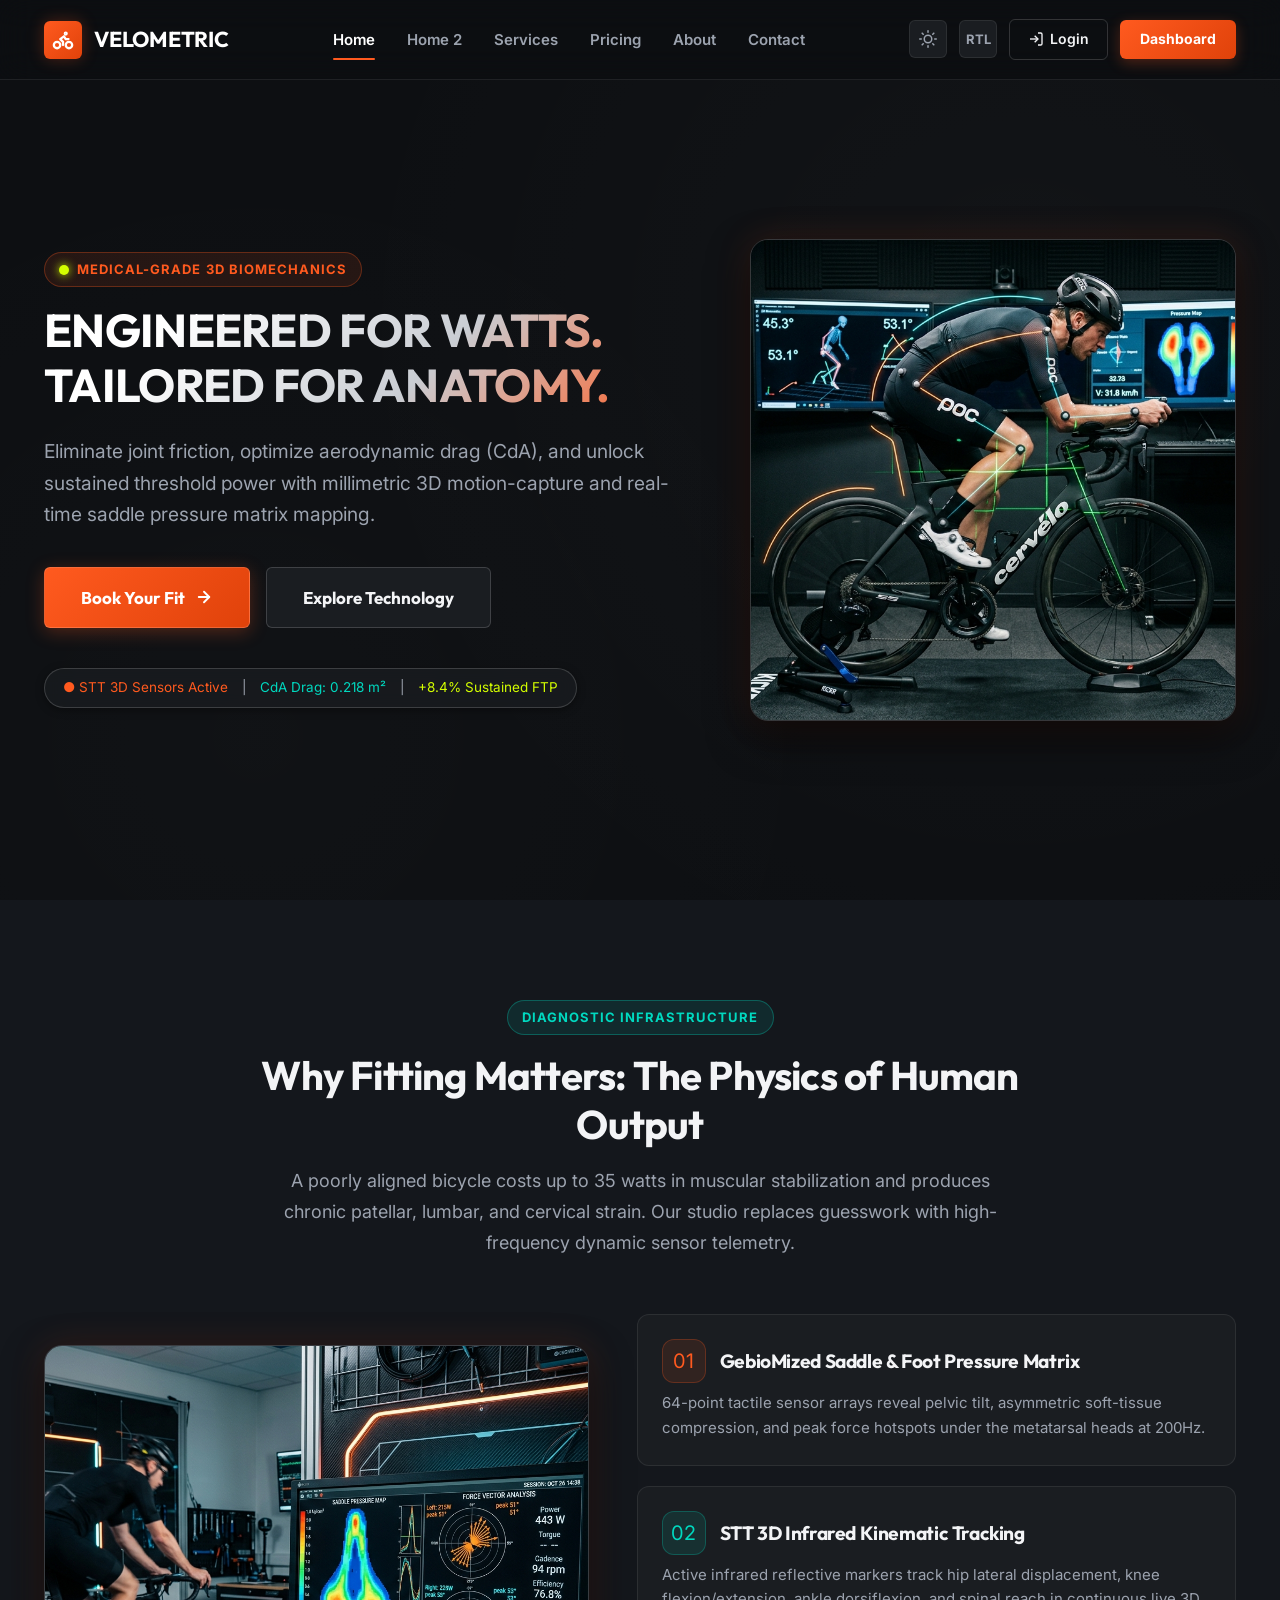
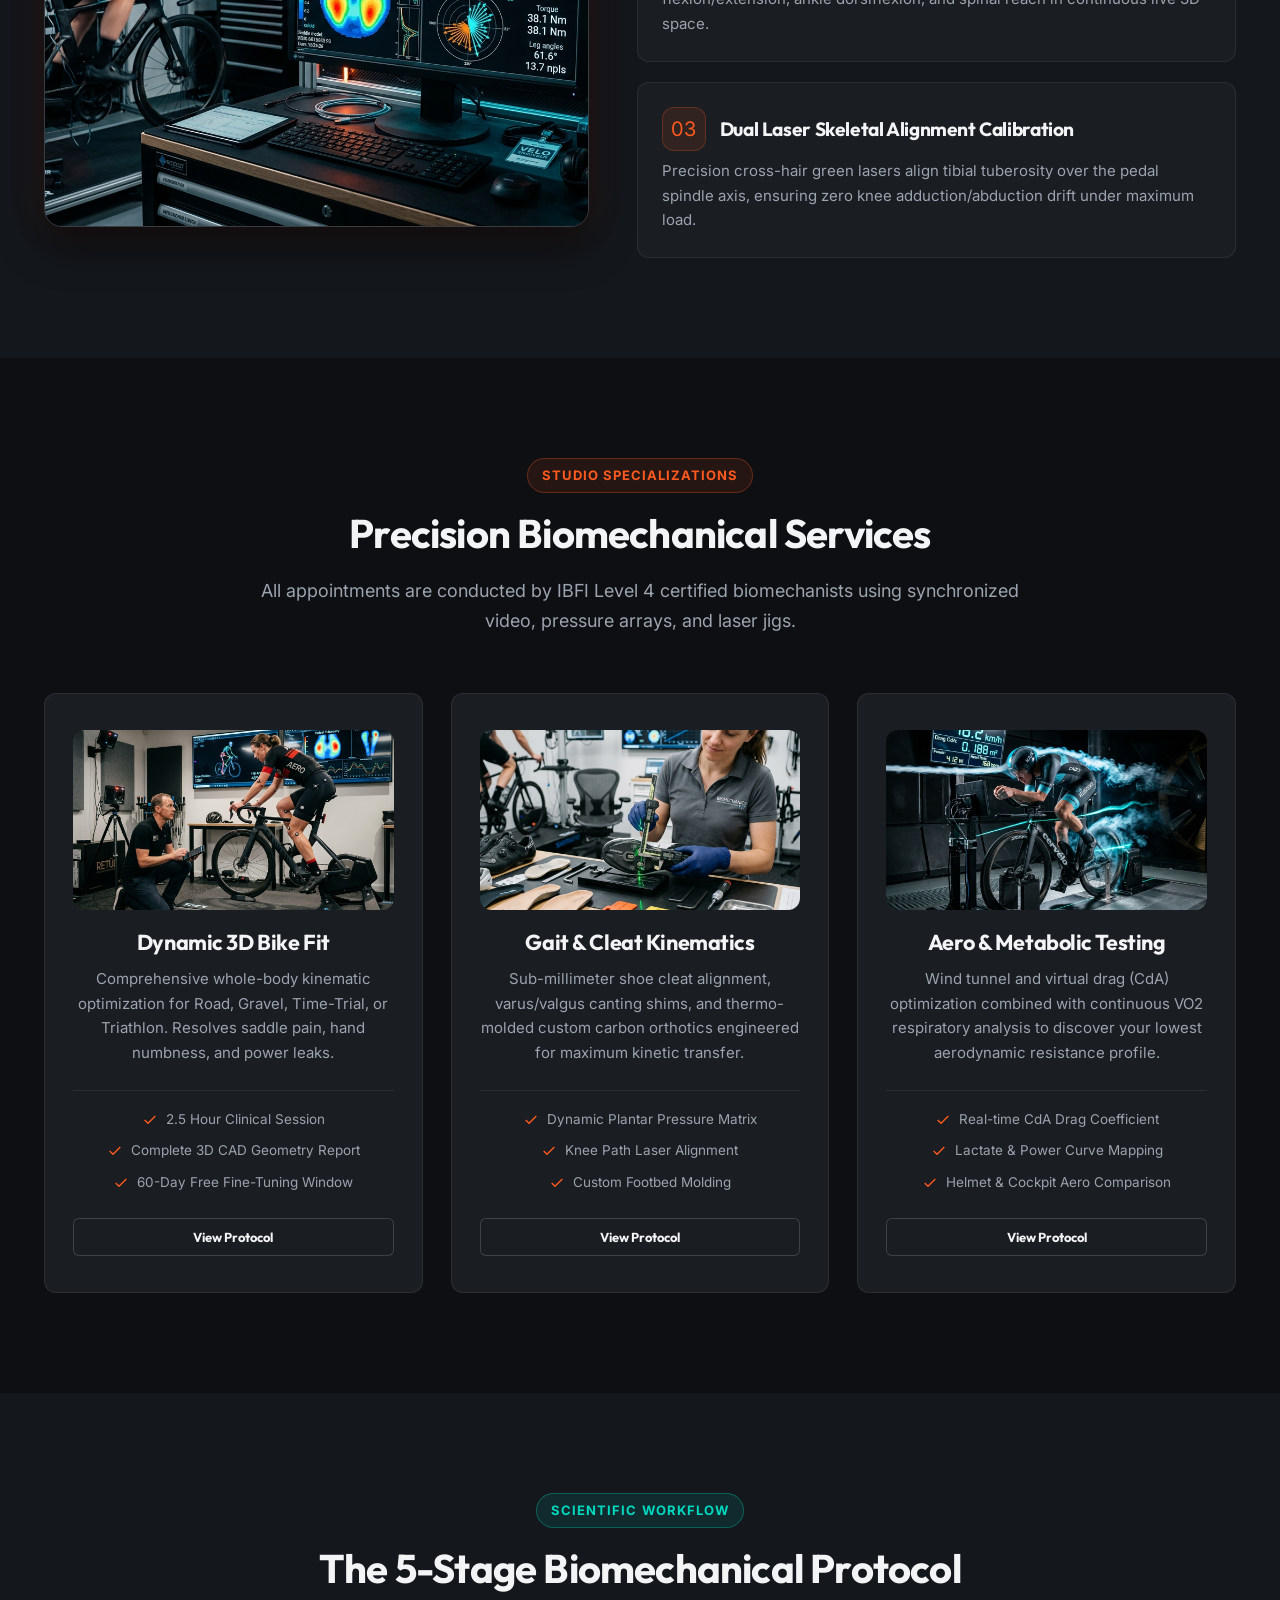
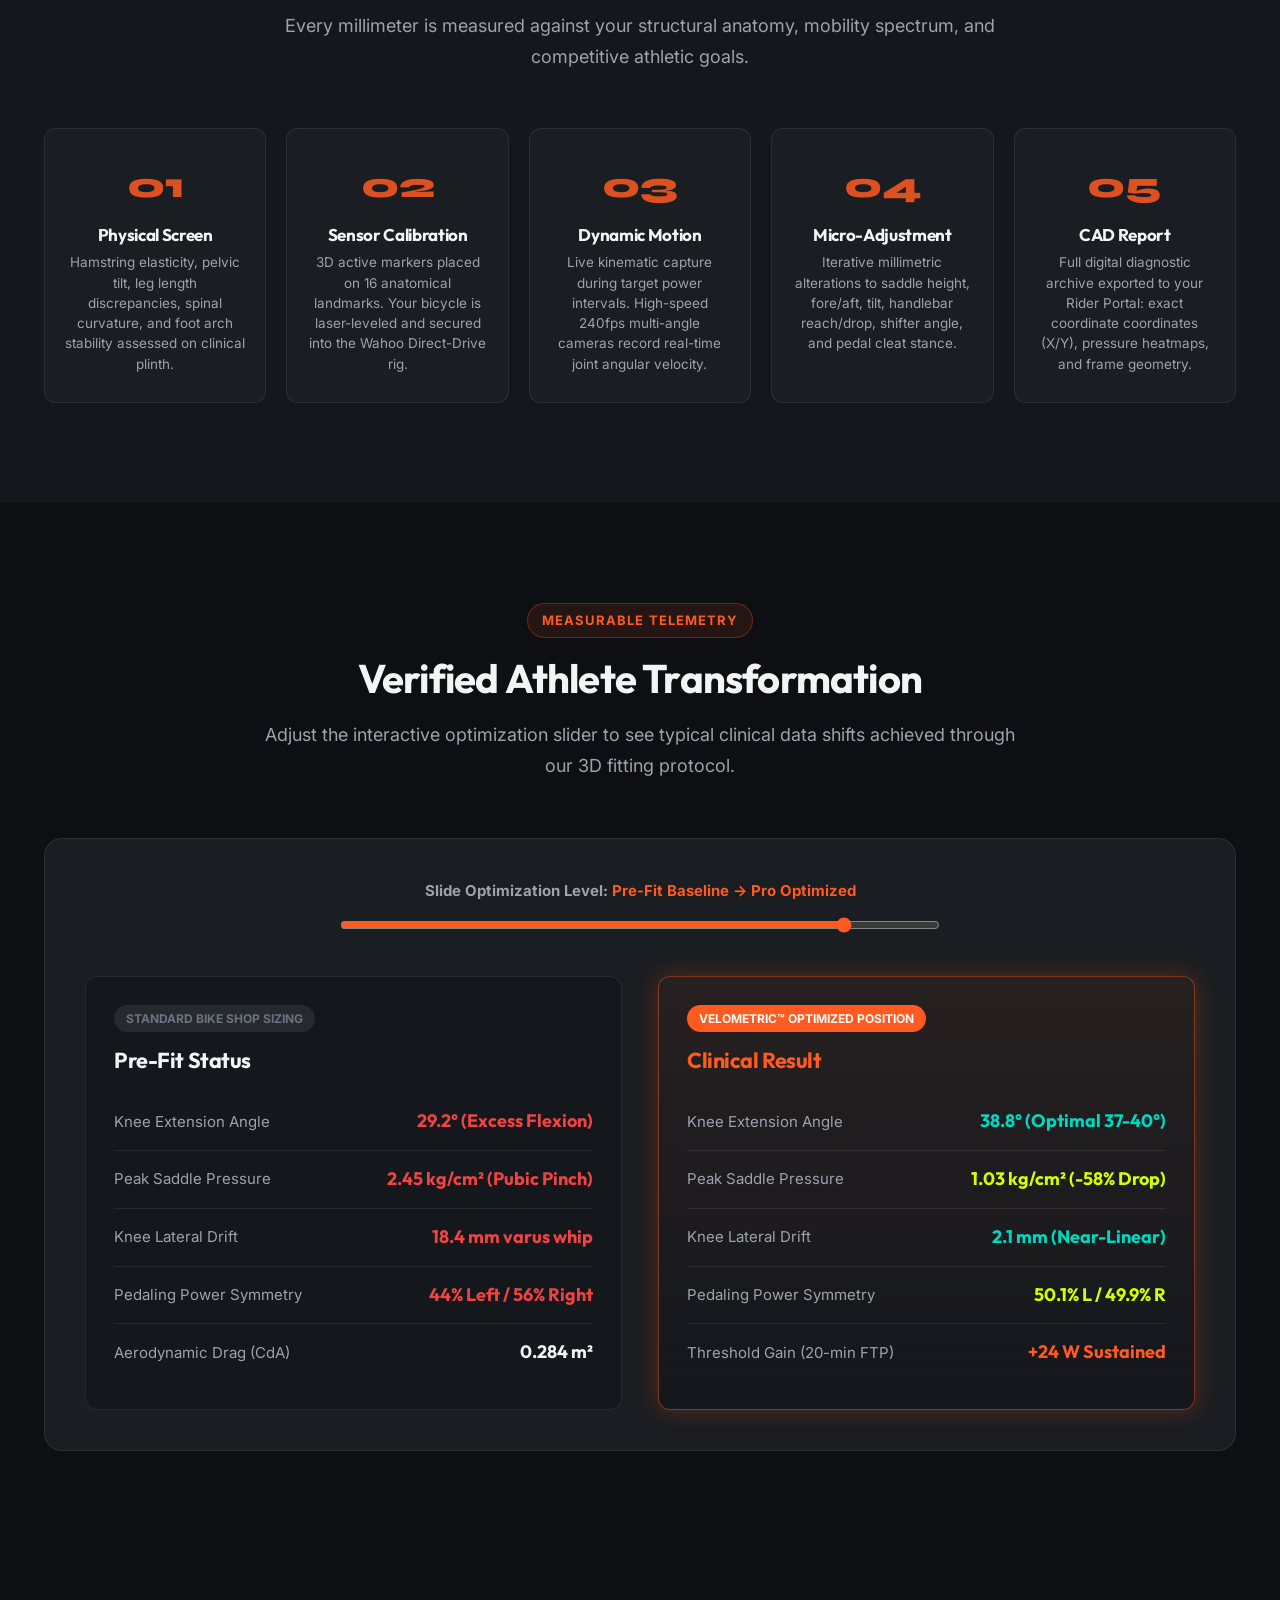
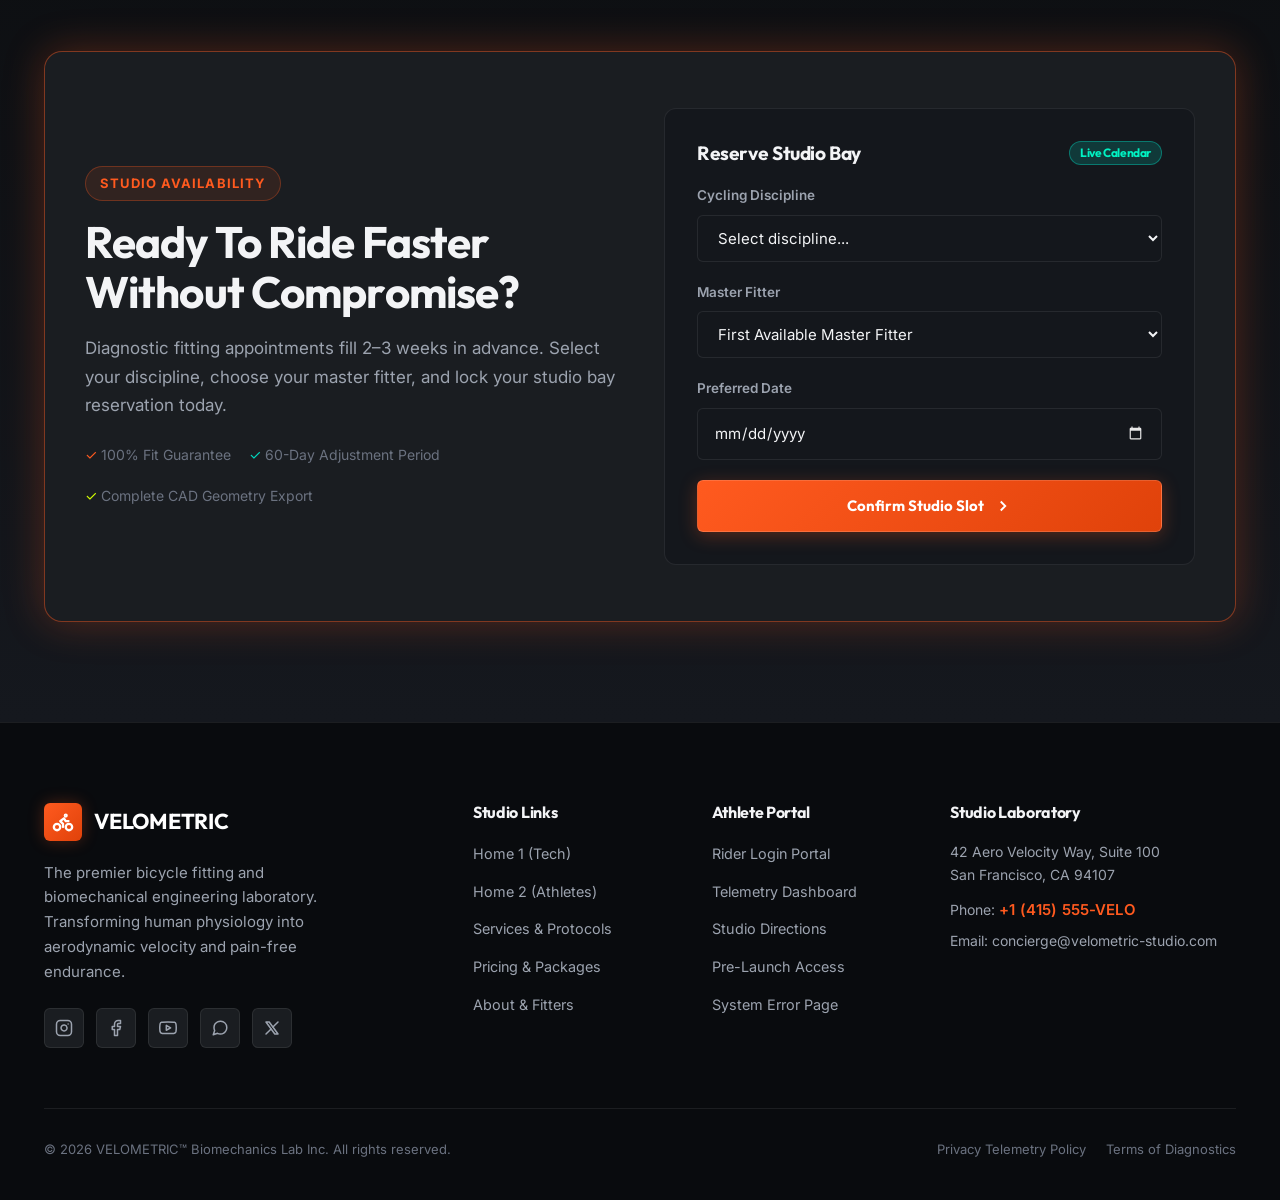
==== commit 3b81aab1: "4" ====
--- a/index.html
+++ b/index.html
@@ -104,9 +104,6 @@
          SECTION 1: HERO SECTION — FITTING TECHNOLOGY FOCUS (3D Canvas + Overlay)
          ==================================================================== -->
     <section class="section section-hero" id="hero-section">
-      <!-- 3D Interactive Three.js Wireframe Canvas -->
-      <div id="hero3d-canvas" class="hero-canvas-container" aria-hidden="true"></div>
-
       <div class="container">
         <div class="hero-grid">
           <div class="hero-content">
@@ -222,7 +219,7 @@
           <div class="tilt-card-wrapper">
             <div class="card-center" data-tilt>
               <div style="border-radius: var(--radius-md); overflow: hidden; margin-bottom: 20px; height: 180px; width: 100%;">
-                <img src="assets/images/dynamic_3d_fit.jpg" alt="Pro cyclist riding during dynamic fitting" style="width: 100%; height: 100%; object-fit: cover;">
+                <img src="assets/images/service_dynamic_3d_fit.jpg" alt="Clinical dynamic 3D bicycle fit with Retül motion capture cameras and live biomechanics screens" style="width: 100%; height: 100%; object-fit: cover;" loading="lazy">
               </div>
               <h3 class="card-title">Dynamic 3D Bike Fit</h3>
               <p class="card-desc">
@@ -241,7 +238,7 @@
           <div class="tilt-card-wrapper">
             <div class="card-center teal-accent" data-tilt>
               <div style="border-radius: var(--radius-md); overflow: hidden; margin-bottom: 20px; height: 180px; width: 100%;">
-                <img src="assets/images/gait_cleat_kinematics.jpg" alt="Cyclist riding during gait and cleat kinematics analysis" style="width: 100%; height: 100%; object-fit: cover;">
+                <img src="assets/images/service_cleat_alignment.jpg" alt="Sub-millimeter shoe cleat alignment using laser jigs, precision calipers, and custom orthotics" style="width: 100%; height: 100%; object-fit: cover;" loading="lazy">
               </div>
               <h3 class="card-title">Gait &amp; Cleat Kinematics</h3>
               <p class="card-desc">
@@ -260,7 +257,7 @@
           <div class="tilt-card-wrapper">
             <div class="card-center" data-tilt>
               <div style="border-radius: var(--radius-md); overflow: hidden; margin-bottom: 20px; height: 180px; width: 100%;">
-                <img src="assets/images/aero_metabolic_testing.jpg" alt="Macro detail of bicycle cassette and chain drivetrain" style="width: 100%; height: 100%; object-fit: cover;">
+                <img src="assets/images/service_aero_testing.jpg" alt="Aerodynamic wind tunnel testing and real-time CdA drag coefficient measurement on time-trial bicycle" style="width: 100%; height: 100%; object-fit: cover;" loading="lazy">
               </div>
               <h3 class="card-title">Aero &amp; Metabolic Testing</h3>
               <p class="card-desc">
--- a/assets/css/style.css
+++ b/assets/css/style.css
@@ -192,6 +192,10 @@
   align-items: center;
   position: relative;
   overflow: hidden;
+  background-color: var(--bg-primary);
+  background-image: 
+    radial-gradient(circle at 80% 30%, rgba(255, 255, 255, 0.025) 0%, transparent 60%),
+    radial-gradient(circle at 20% 80%, rgba(255, 255, 255, 0.015) 0%, transparent 50%);
 }
 
 .section-header {
@@ -223,8 +227,14 @@
 }
 
 .section-title {
-  font-size: clamp(2rem, 4vw, 3rem);
+  font-size: clamp(1.75rem, 3.2vw, 2.5rem);
+  font-weight: 700;
+  line-height: 1.22;
+  letter-spacing: -0.02em;
   margin-bottom: 18px;
+  overflow-wrap: break-word;
+  word-break: keep-all;
+  hyphens: none;
 }
 
 .section-desc {
@@ -270,7 +280,7 @@
   gap: 12px;
   font-family: var(--font-heading);
   font-size: 1.35rem;
-  font-weight: 800;
+  font-weight: 700;
   letter-spacing: -0.01em;
   color: #FFFFFF;
 }
@@ -485,7 +495,7 @@
 .btn-teal {
   background: linear-gradient(135deg, var(--accent-teal) 0%, #009688 100%);
   color: #0D0F12;
-  font-weight: 800;
+  font-weight: 700;
   box-shadow: 0 4px 18px var(--accent-teal-glow);
 }
 
@@ -639,14 +649,7 @@
    3D Canvas Hero & Telemetry Overlays
    -------------------------------------------------------------------------- */
 .hero-canvas-container {
-  position: absolute;
-  top: 0;
-  left: 0;
-  width: 100%;
-  height: 100%;
-  z-index: 1;
-  pointer-events: none;
-  opacity: 0.85;
+  display: none !important;
 }
 
 .hero-grid {
@@ -664,14 +667,16 @@
 }
 
 .hero-headline {
-  font-size: clamp(2rem, 5.5vw, 4.25rem);
-  font-family: var(--font-display);
-  font-weight: 800;
-  line-height: 1.08;
+  font-size: clamp(2rem, 3.6vw, 3rem);
+  font-family: var(--font-heading);
+  font-weight: 700;
+  line-height: 1.18;
   margin-bottom: 24px;
   text-transform: uppercase;
+  letter-spacing: -0.015em;
   overflow-wrap: break-word;
-  word-break: normal;
+  word-break: keep-all;
+  hyphens: none;
 }
 
 .hero-subtitle {
@@ -703,13 +708,14 @@
   display: inline-flex;
   align-items: center;
   gap: 14px;
-  background: rgba(26, 29, 33, 0.8);
-  border: 1px solid var(--border-subtle);
+  background: var(--bg-surface-glass);
+  border: 1px solid var(--border-medium);
   border-radius: var(--radius-full);
   padding: 8px 18px;
   font-size: 0.84375rem;
   color: var(--text-secondary);
   backdrop-filter: blur(8px);
+  box-shadow: var(--shadow-sm);
 }
 
 .pulse-dot {
@@ -1294,6 +1300,21 @@
   white-space: nowrap;
 }
 
+/* Auth Card & Teal Link Hover Effects */
+.auth-form-options a,
+.auth-card a,
+a.text-teal {
+  transition: color var(--transition-fast), text-shadow var(--transition-fast), text-decoration-color var(--transition-fast), opacity var(--transition-fast);
+}
+
+.auth-form-options a:hover,
+.auth-card a:hover,
+a.text-teal:hover {
+  color: #38f2d8 !important;
+  text-decoration: underline !important;
+  text-shadow: 0 0 12px rgba(0, 217, 192, 0.5);
+}
+
 @media (max-width: 640px) {
   .auth-top-bar {
     max-width: 100%;
@@ -1485,8 +1506,8 @@
 }
 
 .dash-nav-btn:hover {
-  background: var(--bg-card);
-  color: #FFFFFF;
+  background: var(--bg-card-hover);
+  color: var(--text-primary);
 }
 
 .dash-nav-btn.is-active {
@@ -1643,15 +1664,26 @@
 }
 
 .badge-status.status-confirmed {
-  background: rgba(0, 217, 192, 0.15);
-  color: var(--accent-teal);
-  border: 1px solid rgba(0, 217, 192, 0.3);
+  background: rgba(0, 217, 192, 0.18);
+  color: #00F2C3;
+  border: 1px solid rgba(0, 217, 192, 0.4);
+  font-weight: 700;
 }
 
 .badge-status.status-completed {
-  background: rgba(212, 255, 0, 0.15);
-  color: var(--accent-lime);
-  border: 1px solid rgba(212, 255, 0, 0.3);
+  background: rgba(212, 255, 0, 0.18);
+  color: #D4FF00;
+  border: 1px solid rgba(212, 255, 0, 0.4);
+  font-weight: 700;
+}
+
+.dash-garage-header {
+  display: flex;
+  align-items: center;
+  justify-content: space-between;
+  gap: 16px;
+  margin-bottom: 24px;
+  flex-wrap: wrap;
 }
 
 /* Skeleton Loaders */
@@ -1764,6 +1796,33 @@
 
 .footer-bottom a:hover {
   color: var(--accent-volt);
+}
+
+/* --------------------------------------------------------------------------
+   Phone & Direct Contact Typography (Clean Proportions & Balanced Weights)
+   -------------------------------------------------------------------------- */
+a[href^="tel:"],
+.contact-phone-link {
+  font-size: 0.9375rem;
+  font-weight: 600;
+  letter-spacing: 0.01em;
+  display: inline-block;
+  text-decoration: none;
+  transition: color var(--transition-fast), opacity var(--transition-fast);
+}
+
+a[href^="tel:"]:hover,
+.contact-phone-link:hover {
+  text-decoration: underline;
+}
+
+a[href^="mailto:"],
+.contact-email-link {
+  font-size: 0.9375rem;
+  font-weight: 500;
+  letter-spacing: 0.01em;
+  text-decoration: none;
+  transition: color var(--transition-fast);
 }
 
 /* --------------------------------------------------------------------------
@@ -1957,9 +2016,18 @@
   .hero-headline,
   .section-title,
   .card-title,
-  .step-title,
-  .footer-heading {
+  .step-title {
     text-align: center !important;
+  }
+
+  /* Footer headings & links left alignment on Tablet/1024px Views */
+  .footer-grid,
+  .footer-grid > div,
+  .footer-heading,
+  .footer-links,
+  .footer-brand,
+  .footer-brand p {
+    text-align: left !important;
   }
 
   /* Center all Tags, Eyebrow Pills & Chips on Tablet Views */
@@ -2050,7 +2118,6 @@
   .philosophy-grid,
   .services-hardware-grid,
   .contact-info-grid,
-  .about-team-grid,
   .about-facility-grid,
   .about-accreditation-grid,
   .tab-card-grid {
@@ -2069,7 +2136,6 @@
   .philosophy-grid > *,
   .services-hardware-grid > *,
   .contact-info-grid > *,
-  .about-team-grid > *,
   .about-facility-grid > *,
   .about-accreditation-grid > *,
   .tab-card-grid > * {
@@ -2077,6 +2143,55 @@
     max-width: calc(50% - 12px) !important;
     width: calc(50% - 12px) !important;
     box-sizing: border-box !important;
+  }
+
+  /* About Page Clinical Faculty Cards (768px, 960px, 1024px Tab Views):
+     2 cards on top row, 1 card centered below, all 3 cards with identical height & width */
+  .about-team-grid {
+    display: grid !important;
+    grid-template-columns: repeat(4, 1fr) !important;
+    grid-auto-rows: 1fr !important;
+    gap: 24px !important;
+    max-width: 100% !important;
+  }
+
+  .about-team-grid > * {
+    flex: none !important;
+    width: 100% !important;
+    max-width: 100% !important;
+    height: 100% !important;
+    box-sizing: border-box !important;
+  }
+
+  .about-team-grid > *:nth-child(1) {
+    grid-column: 1 / span 2 !important;
+    grid-row: 1 !important;
+  }
+
+  .about-team-grid > *:nth-child(2) {
+    grid-column: 3 / span 2 !important;
+    grid-row: 1 !important;
+  }
+
+  .about-team-grid > *:nth-child(3) {
+    grid-column: 2 / span 2 !important;
+    grid-row: 2 !important;
+  }
+
+  .about-team-grid .tilt-card-wrapper {
+    height: 100% !important;
+  }
+
+  .about-team-grid .card-center {
+    height: 100% !important;
+    display: flex !important;
+    flex-direction: column !important;
+    justify-content: flex-start !important;
+  }
+
+  .about-team-grid .card-meta-list {
+    margin-top: auto !important;
+    margin-bottom: 0 !important;
   }
 
   .hero-content {
@@ -2298,14 +2413,23 @@
     padding-right: 16px;
   }
 
-  /* Center all Headings on Mobile */
+  /* Center all Headings on Mobile (Except Footer Headings) */
   h1, h2, h3, h4, h5, h6,
   .hero-headline,
   .section-title,
   .card-title,
-  .step-title,
-  .footer-heading {
+  .step-title {
     text-align: center !important;
+  }
+
+  /* Footer headings & links left alignment on Mobile Views */
+  .footer-grid,
+  .footer-grid > div,
+  .footer-heading,
+  .footer-links,
+  .footer-brand,
+  .footer-brand p {
+    text-align: left !important;
   }
 
   /* Center all Tags, Eyebrow Pills & Chips on Mobile */
@@ -2430,12 +2554,12 @@
   }
 
   .hero-headline {
-    font-size: clamp(1.65rem, 6.5vw, 2.25rem);
-    line-height: 1.15;
+    font-size: clamp(1.65rem, 5.5vw, 2.125rem);
+    line-height: 1.2;
     margin-bottom: 16px;
     overflow-wrap: break-word;
-    word-break: normal;
-    hyphens: auto;
+    word-break: keep-all;
+    hyphens: none;
   }
 
   .hero-subtitle,
@@ -2838,3 +2962,753 @@
   }
 }
 
+/* ==========================================================================
+   MAP OVERLAY BADGE (RESPONSIVE FOR MOBILE VIEW)
+   ========================================================================== */
+.map-overlay-badge {
+  position: absolute;
+  bottom: 16px;
+  left: 16px;
+  right: 16px;
+  background: rgba(13, 15, 18, 0.92);
+  backdrop-filter: blur(12px);
+  -webkit-backdrop-filter: blur(12px);
+  border: 1px solid var(--border-subtle);
+  border-radius: var(--radius-sm);
+  padding: 14px 18px;
+  display: flex;
+  align-items: center;
+  justify-content: space-between;
+  gap: 12px;
+  z-index: 2;
+  box-sizing: border-box;
+}
+
+.map-overlay-info {
+  flex: 1;
+  min-width: 0;
+}
+
+.map-overlay-title {
+  font-family: var(--font-heading);
+  font-size: 0.95rem;
+  font-weight: 800;
+  color: #F3F4F6;
+  display: flex;
+  align-items: center;
+  gap: 6px;
+}
+
+.map-overlay-address {
+  font-size: 0.8125rem;
+  color: #9CA3AF;
+  margin-top: 2px;
+  line-height: 1.4;
+}
+
+.map-overlay-btn {
+  flex-shrink: 0;
+  padding: 6px 14px;
+  font-size: 0.75rem;
+  white-space: nowrap;
+}
+
+@media (max-width: 640px) {
+  .map-overlay-badge {
+    bottom: 12px;
+    left: 12px;
+    right: 12px;
+    padding: 12px 14px;
+    flex-direction: column;
+    align-items: flex-start;
+    gap: 10px;
+  }
+
+  .map-overlay-btn {
+    width: 100%;
+    display: inline-flex;
+    justify-content: center;
+    align-items: center;
+    text-align: center;
+  }
+}
+
+/* ==========================================================================
+   SERVICES PAGE RESPONSIVE UTILITIES
+   ========================================================================== */
+@media (max-width: 960px) {
+  .service-pillar-row {
+    grid-template-columns: 1fr !important;
+    gap: 32px !important;
+  }
+  .service-pillar-row .pillar-img-col {
+    order: 1 !important;
+  }
+  .service-pillar-row .pillar-text-col {
+    order: 2 !important;
+  }
+  .service-faq-grid {
+    grid-template-columns: 1fr !important;
+    gap: 28px !important;
+  }
+}
+
+@media (max-width: 580px) {
+  .pillar-metric-boxes {
+    grid-template-columns: 1fr !important;
+  }
+}
+
+/* ==========================================================================
+   ABOUT PAGE: METHODOLOGY, BICYCLES HANDLED & PERFORMANCE MATRICES
+   ========================================================================== */
+.about-team-grid {
+  display: grid;
+  grid-template-columns: repeat(3, 1fr);
+  gap: 28px;
+}
+
+.about-facility-grid {
+  display: grid;
+  grid-template-columns: repeat(3, 1fr);
+  gap: 24px;
+}
+
+.about-accreditation-grid {
+  display: grid;
+  grid-template-columns: repeat(4, 1fr);
+  gap: 24px;
+}
+
+.methodology-grid {
+  display: grid;
+  grid-template-columns: repeat(4, 1fr);
+  gap: 24px;
+}
+
+.methodology-card {
+  background: var(--bg-card);
+  border: 1px solid var(--border-subtle);
+  border-radius: var(--radius-md);
+  padding: 34px 24px;
+  position: relative;
+  transition: all var(--transition-fast);
+  display: flex;
+  flex-direction: column;
+  align-items: center;
+  text-align: center;
+  height: 100%;
+}
+
+.methodology-card:hover {
+  border-color: var(--border-accent);
+  transform: translateY(-4px);
+  box-shadow: 0 12px 30px rgba(0, 0, 0, 0.4), 0 0 20px var(--accent-volt-glow);
+}
+
+.methodology-card.teal-card:hover {
+  border-color: var(--border-teal);
+  box-shadow: 0 12px 30px rgba(0, 0, 0, 0.4), 0 0 20px var(--accent-teal-glow);
+}
+
+.methodology-num {
+  font-family: var(--font-heading);
+  font-size: 2.5rem;
+  font-weight: 800;
+  line-height: 1;
+  color: var(--accent-volt);
+  margin-bottom: 16px;
+  text-align: center;
+  margin-left: auto;
+  margin-right: auto;
+  display: block;
+  width: 100%;
+  opacity: 0.95;
+}
+
+.methodology-card.teal-card .methodology-num {
+  color: var(--accent-teal);
+}
+
+.methodology-card h3 {
+  text-align: center;
+  width: 100%;
+}
+
+.methodology-card p {
+  text-align: center;
+}
+
+.methodology-output {
+  margin-top: auto;
+  padding-top: 16px;
+  border-top: 1px solid var(--border-subtle);
+  font-size: 0.8125rem;
+  font-weight: 600;
+  text-align: center;
+  width: 100%;
+}
+
+
+.bikes-handled-grid {
+  display: grid;
+  grid-template-columns: repeat(3, 1fr);
+  gap: 24px;
+}
+
+.bike-category-card {
+  background: var(--bg-card);
+  border: 1px solid var(--border-subtle);
+  border-radius: var(--radius-md);
+  padding: 30px 24px;
+  transition: all var(--transition-fast);
+  display: flex;
+  flex-direction: column;
+  align-items: center;
+  text-align: center;
+  height: 100%;
+}
+
+.bike-category-card h3 {
+  text-align: center;
+}
+
+.bike-category-card p {
+  text-align: center;
+}
+
+
+.bike-category-card:hover {
+  border-color: var(--border-accent);
+  transform: translateY(-4px);
+  box-shadow: 0 10px 28px rgba(0, 0, 0, 0.4);
+}
+
+.performance-impact-grid {
+  display: grid;
+  grid-template-columns: repeat(4, 1fr);
+  gap: 24px;
+}
+
+.performance-impact-card {
+  background: var(--bg-card);
+  border: 1px solid var(--border-subtle);
+  border-radius: var(--radius-md);
+  padding: 32px 24px;
+  text-align: center;
+  display: flex;
+  flex-direction: column;
+  align-items: center;
+  transition: all var(--transition-fast);
+  height: 100%;
+}
+
+.performance-impact-card:hover {
+  border-color: var(--border-teal);
+  box-shadow: 0 12px 30px rgba(0, 0, 0, 0.4), 0 0 20px var(--accent-teal-glow);
+  transform: translateY(-4px);
+}
+
+.performance-metric-val {
+  font-family: var(--font-heading);
+  font-size: 2.5rem;
+  font-weight: 800;
+  line-height: 1;
+  margin-bottom: 8px;
+}
+
+@media (max-width: 1024px) {
+  .methodology-grid,
+  .performance-impact-grid,
+  .types-fittings-grid {
+    grid-template-columns: repeat(2, 1fr) !important;
+  }
+  .bikes-handled-grid {
+    grid-template-columns: repeat(2, 1fr) !important;
+  }
+}
+
+@media (max-width: 640px) {
+  .methodology-grid,
+  .performance-impact-grid,
+  .bikes-handled-grid,
+  .types-fittings-grid,
+  .about-team-grid,
+  .about-facility-grid,
+  .about-accreditation-grid {
+    grid-template-columns: 1fr !important;
+  }
+}
+
+/* ==========================================================================
+   CONTACT PAGE HERO WITH CONCIERGE LOUNGE IMAGE
+   ========================================================================== */
+.contact-hero-grid {
+  display: grid;
+  grid-template-columns: 1.05fr 0.95fr;
+  gap: 48px;
+  align-items: center;
+}
+
+@media (max-width: 960px) {
+  .contact-hero-grid {
+    grid-template-columns: 1fr !important;
+    gap: 36px !important;
+  }
+}
+
+/* ==========================================================================
+   HOME 2: ATHLETE JOURNEY HERO (WIDE PANORAMIC THEATER + FLOATING STATS)
+   ========================================================================== */
+.athlete-hero-section {
+  padding-top: 50px;
+  padding-bottom: 70px;
+  background-color: var(--bg-primary);
+  position: relative;
+  overflow: hidden;
+}
+
+.athlete-hero-header {
+  text-align: center;
+  max-width: 920px;
+  margin: 0 auto 32px;
+}
+
+.athlete-hero-headline {
+  font-size: clamp(2.15rem, 4vw, 3.4rem);
+  font-family: var(--font-heading);
+  font-weight: 800;
+  line-height: 1.15;
+  margin-top: 14px;
+  margin-bottom: 18px;
+  text-transform: uppercase;
+  letter-spacing: -0.02em;
+  overflow-wrap: break-word;
+  word-break: keep-all;
+  hyphens: none;
+}
+
+.athlete-hero-subtitle {
+  font-size: clamp(1.05rem, 1.35vw, 1.2rem);
+  color: var(--text-secondary);
+  line-height: 1.7;
+  max-width: 760px;
+  margin: 0 auto 28px;
+}
+
+.athlete-hero-ctas {
+  display: flex;
+  flex-wrap: wrap;
+  justify-content: center;
+  align-items: center;
+  gap: 16px;
+  margin-bottom: 24px;
+}
+
+.athlete-discipline-pills {
+  display: flex;
+  flex-wrap: wrap;
+  justify-content: center;
+  align-items: center;
+  gap: 10px;
+  margin-bottom: 32px;
+}
+
+.discipline-pill {
+  display: inline-flex;
+  align-items: center;
+  gap: 6px;
+  padding: 6px 14px;
+  background: var(--bg-surface-glass);
+  border: 1px solid var(--border-subtle);
+  border-radius: var(--radius-full);
+  font-size: 0.78125rem;
+  font-weight: 600;
+  color: var(--text-secondary);
+  letter-spacing: 0.02em;
+  text-decoration: none;
+  transition: all var(--transition-fast);
+}
+
+.discipline-pill:hover {
+  border-color: var(--accent-teal);
+  color: var(--accent-teal);
+  transform: translateY(-1px);
+}
+
+.athlete-hero-stage {
+  position: relative;
+  width: 100%;
+  height: 520px;
+  border-radius: var(--radius-lg);
+  overflow: hidden;
+  border: 1px solid var(--border-accent);
+  box-shadow: 0 10px 40px rgba(0, 0, 0, 0.4), 0 0 50px rgba(0, 217, 192, 0.15);
+  margin-bottom: 24px;
+}
+
+.athlete-hero-stage img {
+  width: 100%;
+  height: 100%;
+  object-fit: cover;
+  object-position: center 25%;
+  transition: transform 0.8s ease;
+}
+
+.athlete-hero-stage:hover img {
+  transform: scale(1.025);
+}
+
+.athlete-hero-overlay {
+  position: absolute;
+  inset: 0;
+  background: linear-gradient(180deg, rgba(13, 15, 18, 0.2) 0%, rgba(13, 15, 18, 0.35) 50%, rgba(13, 15, 18, 0.75) 100%);
+  pointer-events: none;
+}
+
+.athlete-floating-card {
+  position: absolute;
+  z-index: 10;
+  background: rgba(18, 21, 26, 0.90);
+  backdrop-filter: blur(14px);
+  border: 1px solid rgba(255, 255, 255, 0.14);
+  border-radius: var(--radius-md);
+  padding: 16px 20px;
+  box-shadow: 0 12px 32px rgba(0, 0, 0, 0.45);
+  transition: all 0.3s ease;
+  max-width: 290px;
+}
+
+.athlete-floating-card:hover {
+  transform: translateY(-4px);
+  border-color: var(--accent-teal);
+  box-shadow: 0 16px 40px rgba(0, 217, 192, 0.25);
+}
+
+.card-pos-top-left {
+  top: 28px;
+  left: 28px;
+}
+
+.card-pos-top-right {
+  top: 28px;
+  right: 28px;
+}
+
+.card-pos-bottom-left {
+  bottom: 28px;
+  left: 28px;
+}
+
+.card-pos-bottom-right {
+  bottom: 28px;
+  right: 28px;
+}
+
+.athlete-impact-strip {
+  display: grid;
+  grid-template-columns: repeat(4, 1fr);
+  gap: 16px;
+}
+
+.impact-strip-item {
+  background: var(--bg-card);
+  border: 1px solid var(--border-subtle);
+  border-radius: var(--radius-md);
+  padding: 22px 20px;
+  text-align: center;
+  transition: all var(--transition-fast);
+}
+
+.impact-strip-item:hover {
+  border-color: var(--accent-teal);
+  transform: translateY(-2px);
+  box-shadow: 0 8px 24px rgba(0, 0, 0, 0.2);
+}
+
+.impact-strip-val {
+  font-family: var(--font-heading);
+  font-size: 1.85rem;
+  font-weight: 800;
+  line-height: 1.1;
+  margin-bottom: 6px;
+}
+
+.impact-strip-label {
+  font-size: 0.8125rem;
+  color: var(--text-secondary);
+  font-weight: 500;
+}
+
+@media (max-width: 1024px) {
+  .athlete-floating-card {
+    padding: 12px 16px;
+    max-width: 240px;
+  }
+  .card-pos-top-left { top: 18px; left: 18px; }
+  .card-pos-top-right { top: 18px; right: 18px; }
+  .card-pos-bottom-left { bottom: 18px; left: 18px; }
+  .card-pos-bottom-right { bottom: 18px; right: 18px; }
+}
+
+@media (max-width: 860px) {
+  .athlete-hero-stage {
+    height: 420px;
+  }
+  .card-pos-top-right,
+  .card-pos-bottom-left {
+    display: none;
+  }
+  .athlete-impact-strip {
+    grid-template-columns: repeat(2, 1fr);
+  }
+}
+
+@media (max-width: 580px) {
+  .athlete-hero-stage {
+    height: 320px;
+  }
+  .card-pos-top-left,
+  .card-pos-bottom-right {
+    padding: 10px 12px;
+    max-width: 200px;
+  }
+  .athlete-impact-strip {
+    grid-template-columns: 1fr;
+  }
+}
+
+/* ==========================================================================
+   HOME 2: ATHLETE SERVICES SECTION (ALTERNATIVE 2x2 GOAL-ORIENTED DESIGN)
+   ========================================================================== */
+.athlete-services-grid {
+  display: grid;
+  grid-template-columns: repeat(2, 1fr);
+  gap: 28px;
+}
+
+.athlete-service-card {
+  background: var(--bg-card);
+  border: 1px solid var(--border-subtle);
+  border-radius: var(--radius-lg);
+  padding: 32px 28px;
+  display: flex;
+  flex-direction: column;
+  transition: all var(--transition-fast);
+  position: relative;
+  overflow: hidden;
+}
+
+.athlete-service-card:hover {
+  border-color: var(--accent-teal);
+  transform: translateY(-4px);
+  box-shadow: 0 12px 36px rgba(0, 0, 0, 0.35), 0 0 30px rgba(0, 217, 192, 0.12);
+}
+
+.athlete-service-card.card-accent-volt:hover {
+  border-color: var(--accent-volt);
+  box-shadow: 0 12px 36px rgba(0, 0, 0, 0.35), 0 0 30px rgba(255, 90, 31, 0.12);
+}
+
+.service-card-top {
+  display: flex;
+  align-items: center;
+  justify-content: space-between;
+  margin-bottom: 16px;
+  gap: 12px;
+}
+
+.service-discipline-tag {
+  font-size: 0.75rem;
+  font-weight: 700;
+  text-transform: uppercase;
+  letter-spacing: 0.06em;
+  padding: 4px 12px;
+  border-radius: var(--radius-full);
+  background: rgba(0, 217, 192, 0.12);
+  color: var(--accent-teal);
+}
+
+.service-discipline-tag.tag-volt {
+  background: rgba(255, 90, 31, 0.12);
+  color: var(--accent-volt);
+}
+
+.service-discipline-tag.tag-lime {
+  background: rgba(184, 255, 46, 0.12);
+  color: var(--accent-lime);
+}
+
+.service-duration-badge {
+  font-size: 0.78125rem;
+  color: var(--text-muted);
+  font-weight: 600;
+}
+
+.athlete-service-card h3 {
+  font-size: 1.35rem;
+  font-weight: 700;
+  margin-bottom: 10px;
+  color: var(--text-primary);
+}
+
+.service-problem-text {
+  font-size: 0.9375rem;
+  color: var(--text-secondary);
+  line-height: 1.6;
+  margin-bottom: 20px;
+}
+
+.service-feature-checklist {
+  list-style: none;
+  padding: 0;
+  margin: 0 0 22px 0;
+  display: flex;
+  flex-direction: column;
+  gap: 10px;
+}
+
+.service-feature-item {
+  display: flex;
+  align-items: flex-start;
+  gap: 10px;
+  font-size: 0.875rem;
+  color: var(--text-secondary);
+  line-height: 1.5;
+}
+
+.service-feature-item svg {
+  flex-shrink: 0;
+  margin-top: 2px;
+}
+
+.service-outcome-banner {
+  background: rgba(255, 255, 255, 0.03);
+  border: 1px dashed var(--border-medium);
+  border-radius: var(--radius-sm);
+  padding: 12px 16px;
+  margin-bottom: 24px;
+  font-size: 0.875rem;
+  line-height: 1.5;
+}
+
+.service-card-action {
+  margin-top: auto;
+  display: flex;
+  align-items: center;
+  justify-content: space-between;
+  border-top: 1px solid var(--border-subtle);
+  padding-top: 18px;
+}
+
+@media (max-width: 900px) {
+  .athlete-services-grid {
+    grid-template-columns: 1fr;
+  }
+}
+
+/* ==========================================================================
+   DIAGNOSTIC CONTRAST TABLE (ZERO HORIZONTAL SCROLL)
+   ========================================================================== */
+.diagnostic-contrast-wrapper {
+  background: var(--bg-card);
+  border: 1px solid var(--border-subtle);
+  border-radius: var(--radius-md);
+  margin-bottom: 30px;
+  overflow: hidden; /* Zero horizontal scrollbar */
+  box-shadow: var(--shadow-sm);
+}
+
+.diagnostic-contrast-table {
+  width: 100%;
+  border-collapse: collapse;
+  text-align: left;
+  table-layout: fixed;
+}
+
+.diagnostic-contrast-table th {
+  background: var(--bg-secondary);
+  color: var(--text-muted);
+  font-weight: 700;
+  text-transform: uppercase;
+  letter-spacing: 0.06em;
+  font-size: 0.75rem;
+  padding: 16px 20px;
+  border-bottom: 1px solid var(--border-subtle);
+  white-space: normal;
+}
+
+.diagnostic-contrast-table td {
+  padding: 18px 20px;
+  border-bottom: 1px solid var(--border-subtle);
+  color: var(--text-secondary);
+  white-space: normal !important;
+  line-height: 1.55;
+  font-size: 0.9375rem;
+  vertical-align: top;
+  word-break: normal;
+  overflow-wrap: break-word;
+}
+
+.diagnostic-contrast-table tr:last-child td {
+  border-bottom: none;
+}
+
+.diagnostic-contrast-table tr:hover td {
+  background: rgba(255, 255, 255, 0.02);
+  color: #FFFFFF;
+}
+
+@media (max-width: 720px) {
+  .diagnostic-contrast-table,
+  .diagnostic-contrast-table thead,
+  .diagnostic-contrast-table tbody,
+  .diagnostic-contrast-table tr,
+  .diagnostic-contrast-table td {
+    display: block;
+    width: 100% !important;
+  }
+  .diagnostic-contrast-table thead {
+    display: none;
+  }
+  .diagnostic-contrast-table tr {
+    padding: 18px;
+    border-bottom: 1px solid var(--border-medium);
+  }
+  .diagnostic-contrast-table td {
+    padding: 8px 0;
+    border: none;
+  }
+  .diagnostic-contrast-table td:first-child {
+    font-weight: 800;
+    color: var(--text-primary);
+    font-size: 1.05rem;
+    margin-bottom: 6px;
+    border-bottom: 1px dashed var(--border-subtle);
+    padding-bottom: 8px;
+  }
+  .diagnostic-contrast-table td:nth-child(2)::before {
+    content: "Standard Bike Shop: ";
+    font-weight: 600;
+    color: var(--text-muted);
+    font-size: 0.8125rem;
+    display: block;
+    margin-bottom: 2px;
+  }
+  .diagnostic-contrast-table td:nth-child(3)::before {
+    content: "VELOMETRIC Studio Lab: ";
+    font-weight: 700;
+    color: var(--accent-volt);
+    font-size: 0.8125rem;
+    display: block;
+    margin-bottom: 2px;
+  }
+}
+
+
+
+
+
+
+
+
--- a/assets/css/dark-mode.css
+++ b/assets/css/dark-mode.css
@@ -9,15 +9,22 @@
   --bg-card-hover: #F1F4F9;
   --bg-surface-glass: rgba(255, 255, 255, 0.85);
 
+  /* High-Contrast Accessible Accents for Light Mode (WCAG AA Compliant) */
+  --accent-volt: #EA580C;        /* Rich burnt orange for light mode (contrast 4.7:1) */
+  --accent-volt-glow: rgba(234, 88, 12, 0.2);
+  --accent-teal: #0D9488;        /* Deep athletic teal for light mode (contrast 4.6:1) */
+  --accent-teal-glow: rgba(13, 148, 136, 0.2);
+  --accent-lime: #4D7C0F;        /* Deep high-contrast performance lime for light mode (contrast 4.8:1) */
+
   --text-primary: #0D0F12;
   --text-secondary: #4B5563;
-  --text-muted: #6B7280;
+  --text-muted: #64748B;
   --text-on-accent: #FFFFFF;
 
   --border-subtle: rgba(0, 0, 0, 0.08);
   --border-medium: rgba(0, 0, 0, 0.16);
-  --border-accent: rgba(255, 90, 31, 0.6);
-  --border-teal: rgba(0, 217, 192, 0.6);
+  --border-accent: rgba(234, 88, 12, 0.4);
+  --border-teal: rgba(13, 148, 136, 0.4);
 
   --shadow-sm: 0 2px 8px rgba(0, 0, 0, 0.06);
   --shadow-md: 0 8px 24px rgba(0, 0, 0, 0.08);
@@ -27,6 +34,14 @@
 [data-theme="light"] body {
   background-color: var(--bg-primary);
   color: var(--text-primary);
+}
+
+[data-theme="light"] .section-hero {
+  background-color: #F8F9FA;
+  background-image: 
+    radial-gradient(circle at 80% 30%, rgba(0, 0, 0, 0.02) 0%, transparent 60%),
+    radial-gradient(circle at 20% 80%, rgba(0, 0, 0, 0.015) 0%, transparent 50%),
+    linear-gradient(180deg, #FFFFFF 0%, #F5F7FA 100%);
 }
 
 [data-theme="light"] .site-header {
@@ -109,12 +124,14 @@
 [data-theme="light"] .text-gradient {
   background: linear-gradient(135deg, #0D0F12 30%, #374151 70%, var(--accent-volt) 100%);
   -webkit-background-clip: text;
+  background-clip: text;
   -webkit-text-fill-color: transparent;
 }
 
 [data-theme="light"] .text-gradient-teal {
   background: linear-gradient(135deg, #0D0F12 30%, #009688 100%);
   -webkit-background-clip: text;
+  background-clip: text;
   -webkit-text-fill-color: transparent;
 }
 
@@ -150,6 +167,48 @@
   color: #0D0F12;
 }
 
+[data-theme="light"] .hero-telemetry-badge {
+  background: #FFFFFF;
+  border: 1px solid rgba(0, 0, 0, 0.12);
+  color: #64748B;
+  box-shadow: 0 4px 16px rgba(0, 0, 0, 0.06);
+}
+
+[data-theme="light"] .hero-telemetry-badge span {
+  font-weight: 600;
+}
+
+[data-theme="light"] .hero-telemetry-badge .text-volt {
+  color: #C2410C !important;
+}
+
+[data-theme="light"] .hero-telemetry-badge .text-teal {
+  color: #0F766E !important;
+}
+
+[data-theme="light"] .hero-telemetry-badge .text-lime {
+  color: #15803D !important;
+}
+
+[data-theme="light"] .section-eyebrow {
+  background: rgba(255, 90, 31, 0.08);
+  border-color: rgba(255, 90, 31, 0.35);
+  color: #C2410C;
+  font-weight: 700;
+}
+
+[data-theme="light"] .section-eyebrow.eyebrow-teal {
+  background: rgba(0, 217, 192, 0.1);
+  border-color: rgba(0, 217, 192, 0.35);
+  color: #0F766E;
+  font-weight: 700;
+}
+
+[data-theme="light"] .pulse-dot {
+  background: #16A34A;
+  box-shadow: 0 0 8px rgba(22, 163, 74, 0.6);
+}
+
 [data-theme="light"] .form-input,
 [data-theme="light"] .form-select,
 [data-theme="light"] .form-textarea {
@@ -196,3 +255,221 @@
 [data-theme="light"] input[type="date"]::-webkit-calendar-picker-indicator {
   filter: none;
 }
+
+[data-theme="light"] .text-volt {
+  color: #C2410C;
+}
+
+[data-theme="light"] .text-teal {
+  color: #0F766E;
+}
+
+[data-theme="light"] .text-lime {
+  color: #15803D;
+}
+
+[data-theme="light"] .badge-status.status-confirmed {
+  background: #E6FFFA;
+  color: #007A6C;
+  border-color: #81E6D9;
+  font-weight: 700;
+}
+
+[data-theme="light"] .badge-status.status-completed {
+  background: #F0FDF4;
+  color: #15803D;
+  border-color: #86EFAC;
+  font-weight: 700;
+}
+
+[data-theme="light"] .stat-trend.trend-up {
+  color: #15803D;
+  font-weight: 700;
+}
+
+[data-theme="light"] .stat-trend.trend-neutral {
+  color: #0F766E;
+  font-weight: 700;
+}
+
+/* Light Mode Dashboard Sidebar & Button Hover Fixes */
+[data-theme="light"] .dashboard-main {
+  background: #F9FAFB;
+  color: #0D0F12;
+}
+
+[data-theme="light"] .dash-nav-btn {
+  color: #4B5563;
+}
+
+[data-theme="light"] .dash-nav-btn:hover {
+  background: #E5E7EB;
+  color: #0D0F12 !important;
+}
+
+[data-theme="light"] .dash-nav-btn.is-active {
+  background: var(--accent-volt);
+  color: #FFFFFF !important;
+}
+
+[data-theme="light"] .dash-nav-btn.btn-logout {
+  color: #DC2626;
+  border-color: rgba(220, 38, 38, 0.3);
+}
+
+[data-theme="light"] .dash-nav-btn.btn-logout:hover {
+  background: #FEE2E2;
+  color: #991B1B !important;
+}
+
+[data-theme="light"] .dash-upcoming-card {
+  background: #FFFFFF;
+  border-color: rgba(0, 0, 0, 0.1);
+  box-shadow: 0 4px 14px rgba(0, 0, 0, 0.04);
+}
+
+[data-theme="light"] .btn-secondary {
+  background: #FFFFFF;
+  color: #1F2937;
+  border-color: #D1D5DB;
+}
+
+[data-theme="light"] .btn-secondary:hover {
+  background: #F3F4F6;
+  border-color: #0F766E;
+  color: #0F766E !important;
+}
+
+[data-theme="light"] .pillar-metric-boxes > div {
+  background: #FFFFFF !important;
+  border-color: rgba(0, 0, 0, 0.1) !important;
+  box-shadow: 0 2px 8px rgba(0, 0, 0, 0.04);
+}
+
+[data-theme="light"] .pillar-metric-boxes > div div:first-child {
+  color: #64748B !important; /* Muted label uppercase */
+}
+
+[data-theme="light"] .pillar-metric-boxes > div div:last-child {
+  color: #0F172A !important; /* High-contrast primary slate */
+}
+
+[data-theme="light"] .pillar-metric-boxes div[style*="--accent-lime"],
+[data-theme="light"] .pillar-metric-boxes .text-lime,
+[data-theme="light"] .text-lime {
+  color: #3F6212 !important; /* Deep athletic lime/olive with 5.2:1 contrast against white */
+}
+
+[data-theme="light"] .pillar-metric-boxes div[style*="--accent-teal"],
+[data-theme="light"] .pillar-metric-boxes .text-teal,
+[data-theme="light"] .text-teal {
+  color: #0F766E !important; /* Deep athletic teal with 5.0:1 contrast against white */
+}
+
+[data-theme="light"] .pillar-metric-boxes div[style*="--accent-volt"],
+[data-theme="light"] .pillar-metric-boxes .text-volt,
+[data-theme="light"] .text-volt {
+  color: #C2410C !important; /* Deep athletic burnt orange with 4.9:1 contrast against white */
+}
+
+[data-theme="light"] #prep-faq div[style*="box-shadow: 0 0 25px"] {
+  background: #FFFFFF !important;
+  border-color: rgba(0, 0, 0, 0.12) !important;
+  box-shadow: 0 4px 20px rgba(0, 0, 0, 0.06) !important;
+}
+
+[data-theme="light"] .methodology-card,
+[data-theme="light"] .bike-category-card,
+[data-theme="light"] .performance-impact-card {
+  background: #FFFFFF !important;
+  border-color: rgba(0, 0, 0, 0.1) !important;
+  box-shadow: 0 2px 10px rgba(0, 0, 0, 0.04);
+}
+
+[data-theme="light"] .methodology-card:hover,
+[data-theme="light"] .bike-category-card:hover,
+[data-theme="light"] .performance-impact-card:hover {
+  box-shadow: 0 10px 28px rgba(0, 0, 0, 0.08);
+}
+
+[data-theme="light"] .contact-hero-grid div[style*="background: var(--bg-card)"] {
+  background: #FFFFFF !important;
+  border-color: rgba(0, 0, 0, 0.08) !important;
+  box-shadow: 0 4px 16px rgba(0, 0, 0, 0.04);
+}
+
+[data-theme="light"] .discipline-pill {
+  background: #FFFFFF;
+  border-color: rgba(0, 0, 0, 0.1);
+  color: var(--text-secondary);
+}
+
+[data-theme="light"] .discipline-pill:hover {
+  border-color: var(--accent-teal);
+  color: var(--accent-teal);
+  background: rgba(0, 217, 192, 0.08);
+}
+
+[data-theme="light"] .athlete-floating-card {
+  background: rgba(255, 255, 255, 0.94);
+  border-color: rgba(0, 0, 0, 0.12);
+  box-shadow: 0 12px 32px rgba(0, 0, 0, 0.12);
+}
+
+[data-theme="light"] .athlete-floating-card .floating-card-title {
+  color: #111827 !important;
+}
+
+[data-theme="light"] .athlete-floating-card .floating-card-desc {
+  color: #4B5563 !important;
+}
+
+[data-theme="light"] .impact-strip-item {
+  background: #FFFFFF;
+  border-color: rgba(0, 0, 0, 0.08);
+  box-shadow: 0 4px 16px rgba(0, 0, 0, 0.04);
+}
+
+[data-theme="light"] .athlete-service-card {
+  background: #FFFFFF;
+  border-color: rgba(0, 0, 0, 0.08);
+  box-shadow: 0 4px 18px rgba(0, 0, 0, 0.04);
+}
+
+[data-theme="light"] .athlete-service-card:hover {
+  box-shadow: 0 12px 32px rgba(0, 0, 0, 0.09);
+}
+
+[data-theme="light"] .service-outcome-banner {
+  background: #F8FAFC;
+  border-color: #E2E8F0;
+}
+
+[data-theme="light"] .diagnostic-contrast-wrapper {
+  background: #FFFFFF;
+  border-color: rgba(0, 0, 0, 0.08);
+  box-shadow: 0 4px 16px rgba(0, 0, 0, 0.04);
+}
+
+[data-theme="light"] .diagnostic-contrast-table th {
+  background: #F8FAFC;
+  color: #4B5563;
+  border-color: rgba(0, 0, 0, 0.08);
+}
+
+[data-theme="light"] .diagnostic-contrast-table td {
+  border-color: rgba(0, 0, 0, 0.06);
+  color: #374151;
+}
+
+[data-theme="light"] .diagnostic-contrast-table tr:hover td {
+  background: rgba(0, 0, 0, 0.02);
+  color: #111827;
+}
+
+
+
+
+
+
+
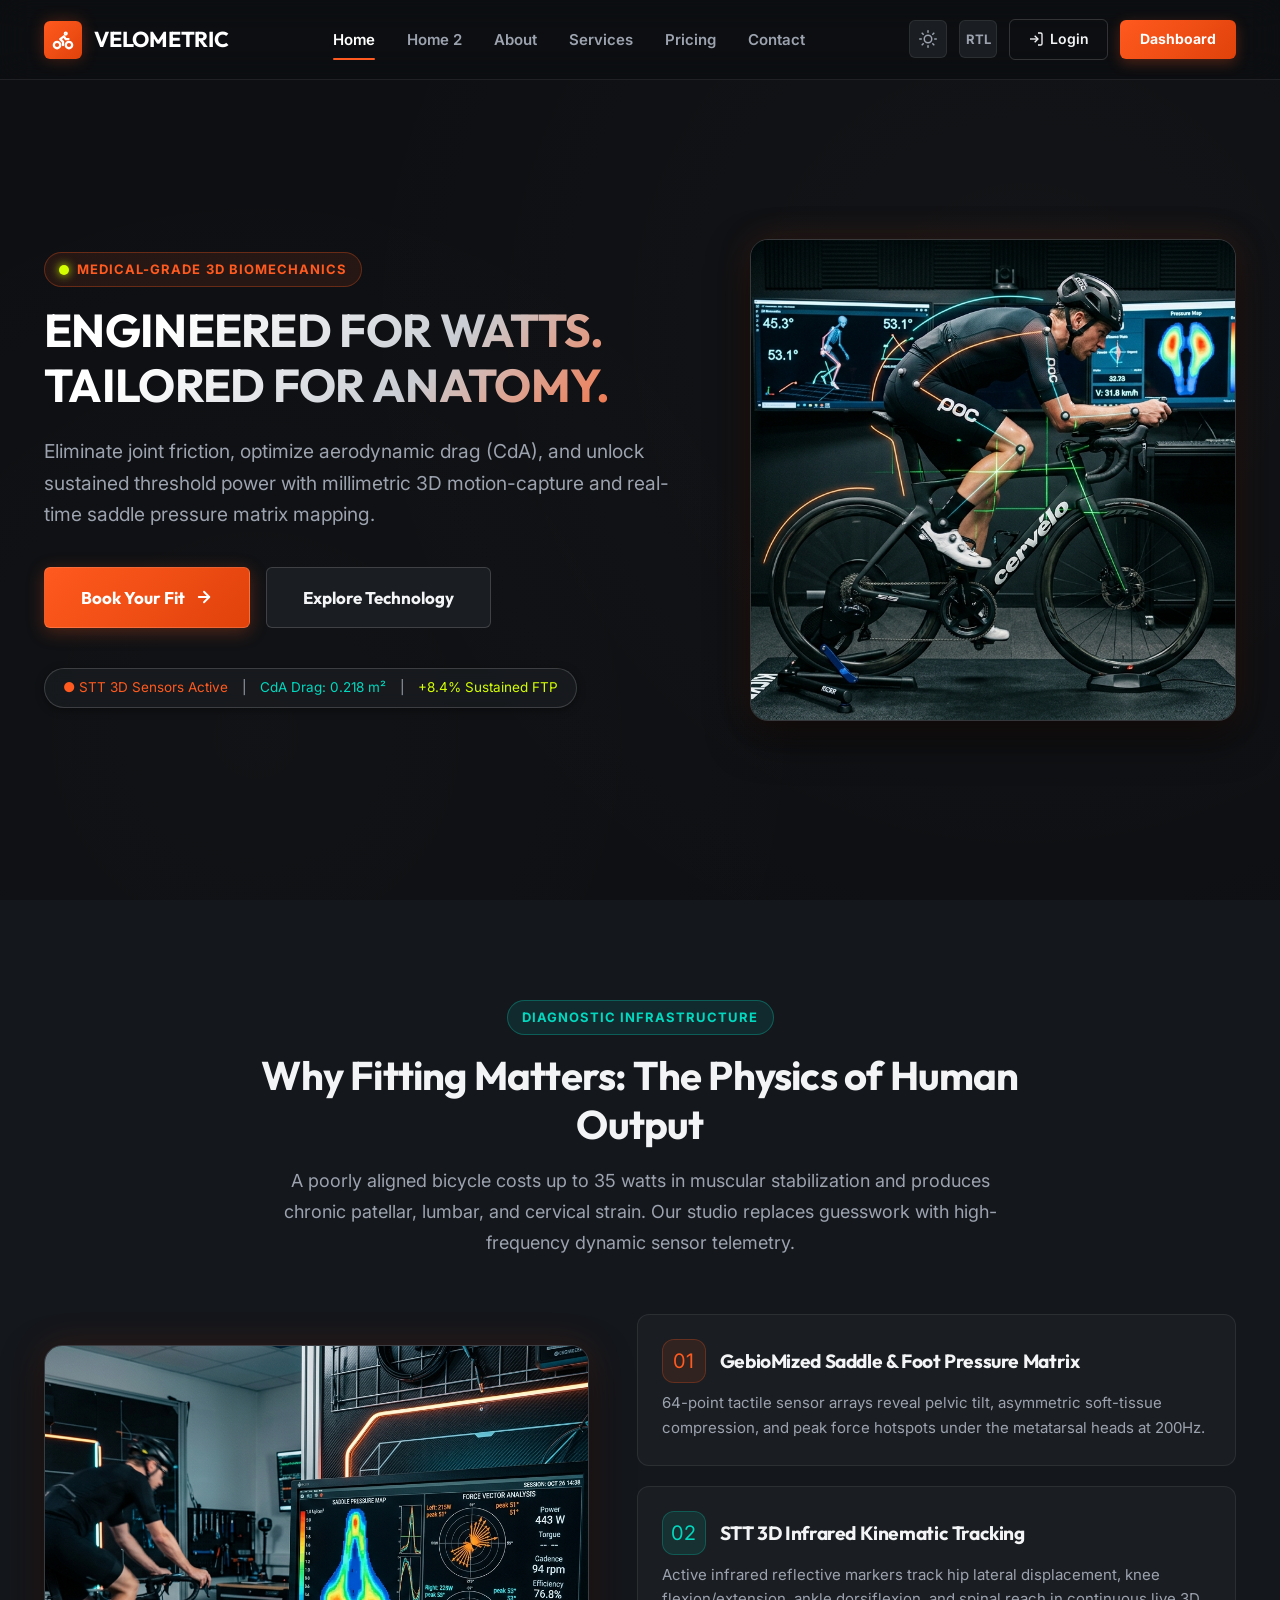
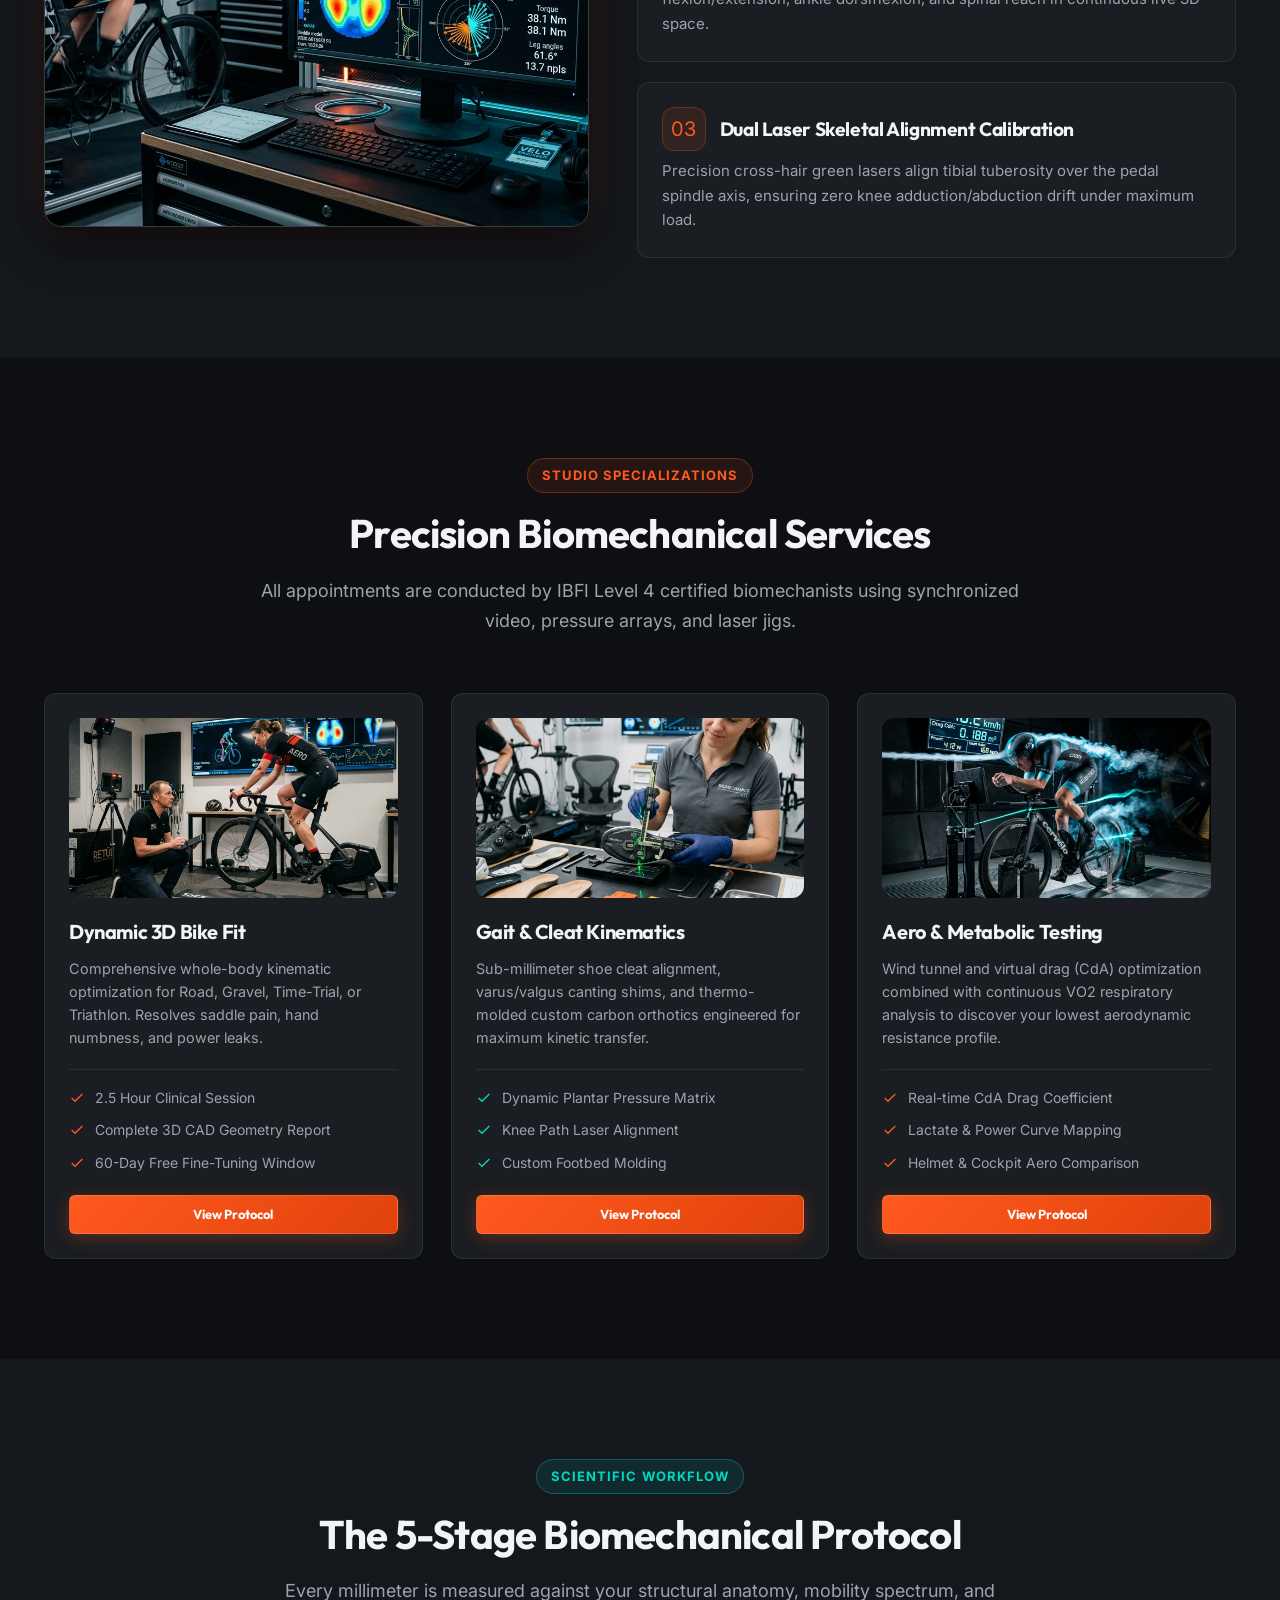
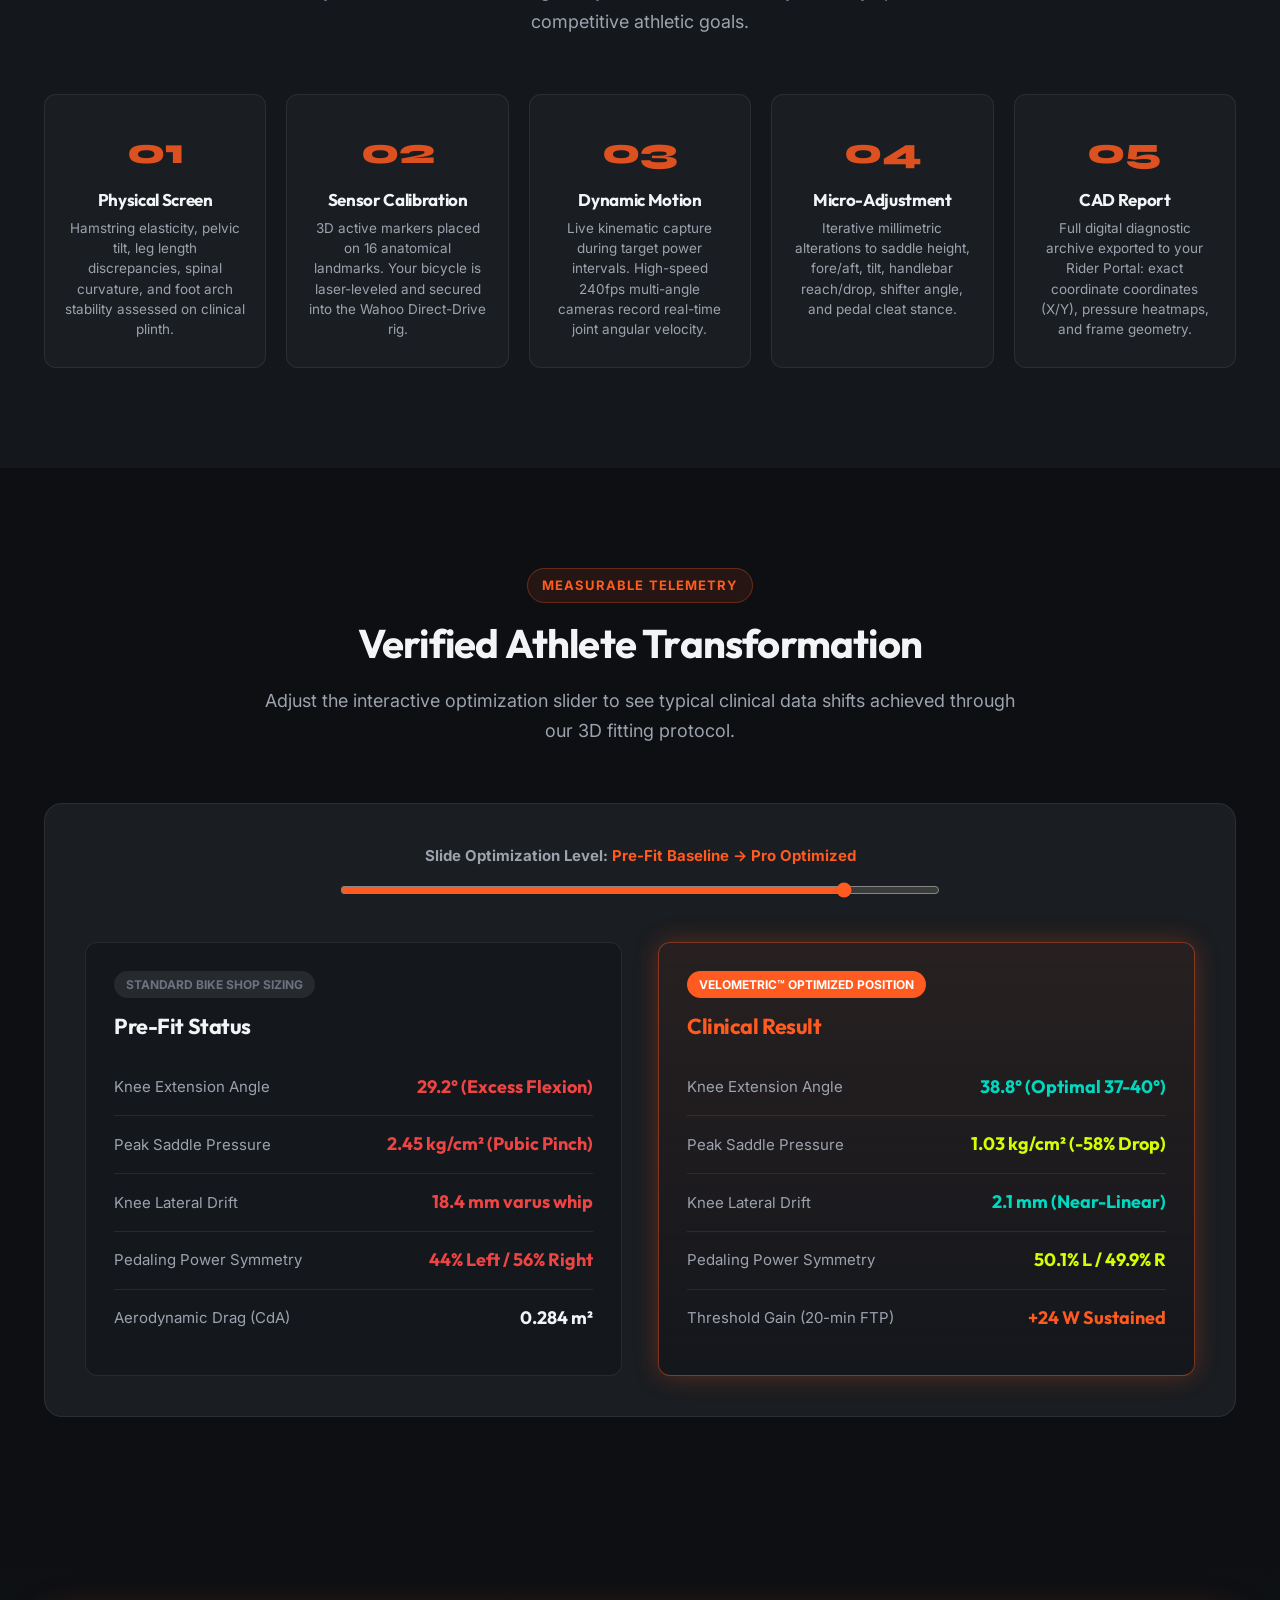
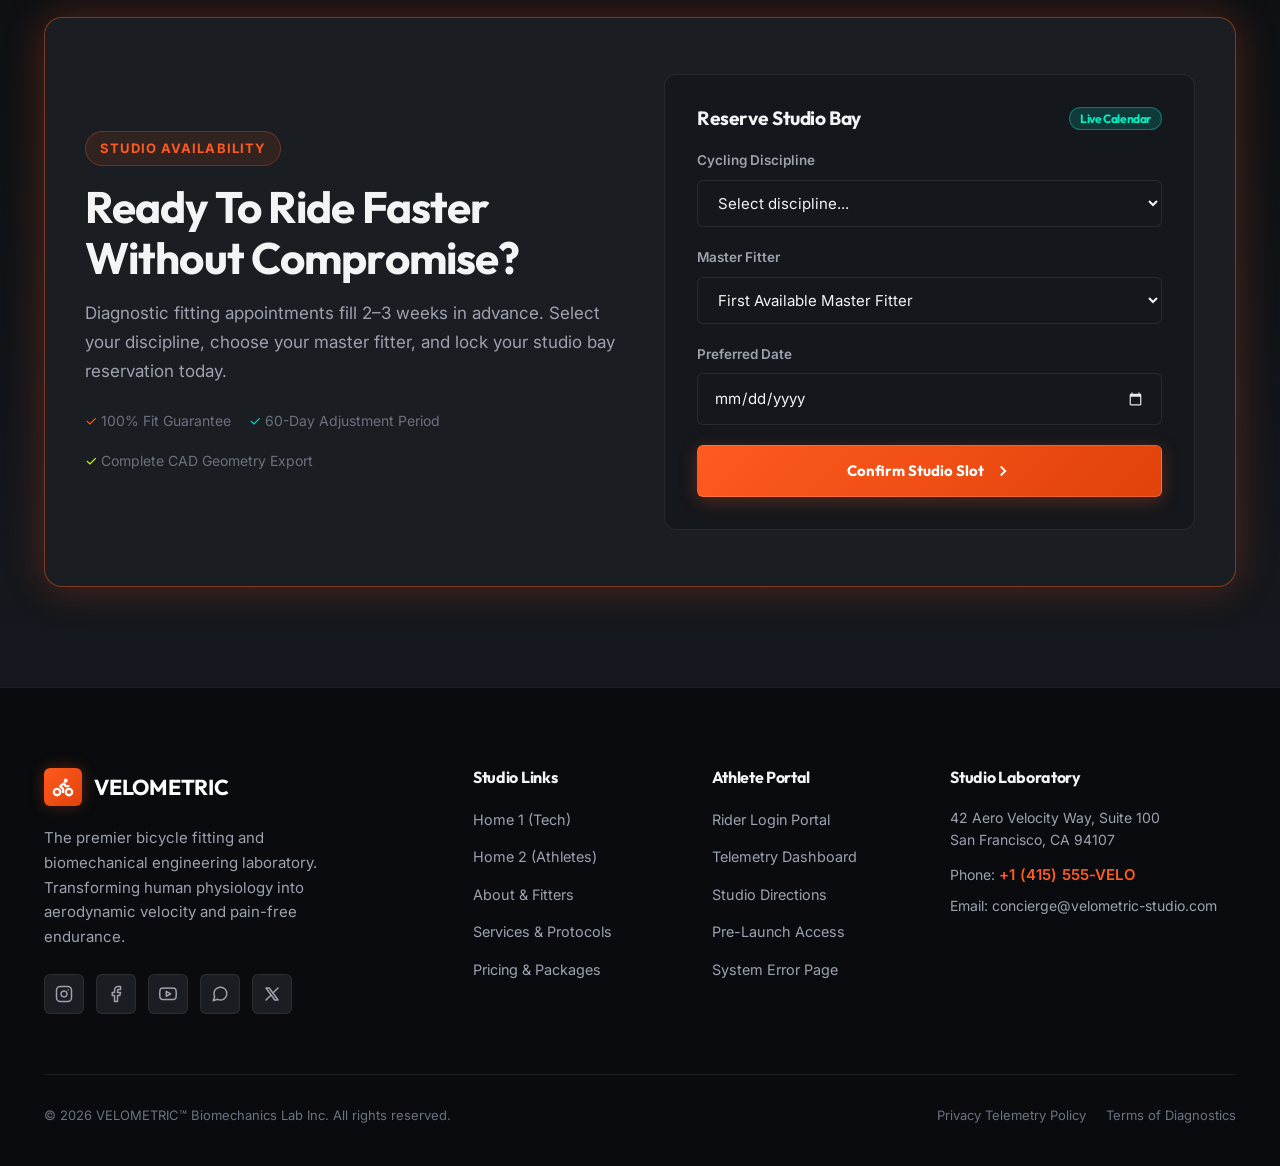
==== commit 6cb1d447: "5" ====
--- a/index.html
+++ b/index.html
@@ -60,9 +60,9 @@
       <nav class="nav-menu" aria-label="Main Navigation">
         <a href="index.html" class="nav-link active">Home</a>
         <a href="home2.html" class="nav-link">Home 2</a>
+        <a href="about.html" class="nav-link">About</a>
         <a href="services.html" class="nav-link">Services</a>
         <a href="pricing.html" class="nav-link">Pricing</a>
-        <a href="about.html" class="nav-link">About</a>
         <a href="contact.html" class="nav-link">Contact</a>
         <div class="nav-drawer-actions">
           <div class="nav-drawer-toggles">
@@ -226,11 +226,11 @@
                 Comprehensive whole-body kinematic optimization for Road, Gravel, Time-Trial, or Triathlon. Resolves saddle pain, hand numbness, and power leaks.
               </p>
               <ul class="card-meta-list">
-                <li class="card-meta-item"><svg width="16" height="16" viewBox="0 0 24 24" fill="none" stroke="currentColor" stroke-width="2"><polyline points="20 6 9 17 4 12"></polyline></svg> 2.5 Hour Clinical Session</li>
-                <li class="card-meta-item"><svg width="16" height="16" viewBox="0 0 24 24" fill="none" stroke="currentColor" stroke-width="2"><polyline points="20 6 9 17 4 12"></polyline></svg> Complete 3D CAD Geometry Report</li>
-                <li class="card-meta-item"><svg width="16" height="16" viewBox="0 0 24 24" fill="none" stroke="currentColor" stroke-width="2"><polyline points="20 6 9 17 4 12"></polyline></svg> 60-Day Free Fine-Tuning Window</li>
+                <li class="card-meta-item"><svg width="16" height="16" viewBox="0 0 24 24" fill="none" stroke="currentColor" stroke-width="2"><polyline points="20 6 9 17 4 12"></polyline></svg> <span>2.5 Hour Clinical Session</span></li>
+                <li class="card-meta-item"><svg width="16" height="16" viewBox="0 0 24 24" fill="none" stroke="currentColor" stroke-width="2"><polyline points="20 6 9 17 4 12"></polyline></svg> <span>Complete 3D CAD Geometry Report</span></li>
+                <li class="card-meta-item"><svg width="16" height="16" viewBox="0 0 24 24" fill="none" stroke="currentColor" stroke-width="2"><polyline points="20 6 9 17 4 12"></polyline></svg> <span>60-Day Free Fine-Tuning Window</span></li>
               </ul>
-              <a href="services.html#bike-fit" class="btn btn-secondary btn-sm" style="width: 100%;">View Protocol</a>
+              <a href="services.html#bike-fit" class="btn btn-primary btn-sm" style="width: 100%;">View Protocol</a>
             </div>
           </div>
 
@@ -245,11 +245,11 @@
                 Sub-millimeter shoe cleat alignment, varus/valgus canting shims, and thermo-molded custom carbon orthotics engineered for maximum kinetic transfer.
               </p>
               <ul class="card-meta-list">
-                <li class="card-meta-item"><svg width="16" height="16" viewBox="0 0 24 24" fill="none" stroke="currentColor" stroke-width="2"><polyline points="20 6 9 17 4 12"></polyline></svg> Dynamic Plantar Pressure Matrix</li>
-                <li class="card-meta-item"><svg width="16" height="16" viewBox="0 0 24 24" fill="none" stroke="currentColor" stroke-width="2"><polyline points="20 6 9 17 4 12"></polyline></svg> Knee Path Laser Alignment</li>
-                <li class="card-meta-item"><svg width="16" height="16" viewBox="0 0 24 24" fill="none" stroke="currentColor" stroke-width="2"><polyline points="20 6 9 17 4 12"></polyline></svg> Custom Footbed Molding</li>
+                <li class="card-meta-item"><svg width="16" height="16" viewBox="0 0 24 24" fill="none" stroke="currentColor" stroke-width="2"><polyline points="20 6 9 17 4 12"></polyline></svg> <span>Dynamic Plantar Pressure Matrix</span></li>
+                <li class="card-meta-item"><svg width="16" height="16" viewBox="0 0 24 24" fill="none" stroke="currentColor" stroke-width="2"><polyline points="20 6 9 17 4 12"></polyline></svg> <span>Knee Path Laser Alignment</span></li>
+                <li class="card-meta-item"><svg width="16" height="16" viewBox="0 0 24 24" fill="none" stroke="currentColor" stroke-width="2"><polyline points="20 6 9 17 4 12"></polyline></svg> <span>Custom Footbed Molding</span></li>
               </ul>
-              <a href="services.html#gait-analysis" class="btn btn-secondary btn-sm" style="width: 100%;">View Protocol</a>
+              <a href="services.html#gait-analysis" class="btn btn-primary btn-sm" style="width: 100%;">View Protocol</a>
             </div>
           </div>
 
@@ -264,11 +264,11 @@
                 Wind tunnel and virtual drag (CdA) optimization combined with continuous VO2 respiratory analysis to discover your lowest aerodynamic resistance profile.
               </p>
               <ul class="card-meta-list">
-                <li class="card-meta-item"><svg width="16" height="16" viewBox="0 0 24 24" fill="none" stroke="currentColor" stroke-width="2"><polyline points="20 6 9 17 4 12"></polyline></svg> Real-time CdA Drag Coefficient</li>
-                <li class="card-meta-item"><svg width="16" height="16" viewBox="0 0 24 24" fill="none" stroke="currentColor" stroke-width="2"><polyline points="20 6 9 17 4 12"></polyline></svg> Lactate &amp; Power Curve Mapping</li>
-                <li class="card-meta-item"><svg width="16" height="16" viewBox="0 0 24 24" fill="none" stroke="currentColor" stroke-width="2"><polyline points="20 6 9 17 4 12"></polyline></svg> Helmet &amp; Cockpit Aero Comparison</li>
+                <li class="card-meta-item"><svg width="16" height="16" viewBox="0 0 24 24" fill="none" stroke="currentColor" stroke-width="2"><polyline points="20 6 9 17 4 12"></polyline></svg> <span>Real-time CdA Drag Coefficient</span></li>
+                <li class="card-meta-item"><svg width="16" height="16" viewBox="0 0 24 24" fill="none" stroke="currentColor" stroke-width="2"><polyline points="20 6 9 17 4 12"></polyline></svg> <span>Lactate &amp; Power Curve Mapping</span></li>
+                <li class="card-meta-item"><svg width="16" height="16" viewBox="0 0 24 24" fill="none" stroke="currentColor" stroke-width="2"><polyline points="20 6 9 17 4 12"></polyline></svg> <span>Helmet &amp; Cockpit Aero Comparison</span></li>
               </ul>
-              <a href="services.html#aero-testing" class="btn btn-secondary btn-sm" style="width: 100%;">View Protocol</a>
+              <a href="services.html#aero-testing" class="btn btn-primary btn-sm" style="width: 100%;">View Protocol</a>
             </div>
           </div>
         </div>
@@ -515,9 +515,9 @@
           <ul class="footer-links">
             <li><a href="index.html">Home 1 (Tech)</a></li>
             <li><a href="home2.html">Home 2 (Athletes)</a></li>
+            <li><a href="about.html">About &amp; Fitters</a></li>
             <li><a href="services.html">Services &amp; Protocols</a></li>
             <li><a href="pricing.html">Pricing &amp; Packages</a></li>
-            <li><a href="about.html">About &amp; Fitters</a></li>
           </ul>
         </div>
 
--- a/assets/css/style.css
+++ b/assets/css/style.css
@@ -198,6 +198,149 @@
     radial-gradient(circle at 20% 80%, rgba(255, 255, 255, 0.015) 0%, transparent 50%);
 }
 
+/* --------------------------------------------------------------------------
+   Sub-Page Hero Banners - Standardized Consistent Height Architecture
+   -------------------------------------------------------------------------- */
+.page-hero,
+.subpage-hero {
+  position: relative;
+  overflow: hidden;
+  min-height: 520px;
+  padding-top: 70px;
+  padding-bottom: 70px;
+  display: flex;
+  align-items: center;
+  justify-content: center;
+  border-bottom: 1px solid var(--border-subtle);
+  background-color: var(--bg-primary);
+  box-sizing: border-box;
+}
+
+.subpage-hero .container {
+  width: 100%;
+}
+
+.subpage-hero .about-hero-grid,
+.subpage-hero .contact-hero-grid {
+  align-items: center;
+}
+
+.page-hero::before {
+  content: '';
+  position: absolute;
+  inset: 0;
+  background-position: center center;
+  background-size: cover;
+  background-repeat: no-repeat;
+  filter: brightness(1.15) contrast(1.05);
+  transform: scale(1.01);
+  z-index: 0;
+  transition: filter var(--transition-smooth);
+}
+
+.services-hero::before {
+  background-image: url('../images/services_hero_bg.jpg');
+}
+
+.pricing-hero::before {
+  background-image: url('../images/pricing_hero_bg.jpg');
+}
+
+.page-hero-overlay {
+  position: absolute;
+  inset: 0;
+  background: linear-gradient(180deg, 
+    rgba(13, 15, 18, 0.22) 0%, 
+    rgba(13, 15, 18, 0.32) 50%, 
+    rgba(13, 15, 18, 0.80) 100%
+  );
+  pointer-events: none;
+  z-index: 1;
+}
+
+.page-hero .section-header {
+  position: relative;
+  z-index: 2;
+  margin: 0 auto;
+  max-width: 840px;
+  padding: 36px 40px;
+  background: rgba(13, 15, 18, 0.52);
+  backdrop-filter: blur(14px);
+  -webkit-backdrop-filter: blur(14px);
+  border-radius: var(--radius-lg);
+  border: 1px solid rgba(255, 255, 255, 0.12);
+  box-shadow: 0 16px 40px rgba(0, 0, 0, 0.45);
+}
+
+.page-hero .section-title {
+  text-shadow: 0 4px 20px rgba(0, 0, 0, 0.9);
+}
+
+.page-hero .section-desc {
+  color: #F1F5F9;
+  text-shadow: 0 2px 10px rgba(0, 0, 0, 0.85);
+  font-size: 1.0625rem;
+  line-height: 1.7;
+}
+
+/* Light Mode Overrides for Page Heroes */
+[data-theme="light"] .page-hero,
+[data-theme="light"] .subpage-hero {
+  background-color: #F8F9FA;
+}
+
+[data-theme="light"] .page-hero::before {
+  filter: brightness(1.22) contrast(1.02);
+}
+
+[data-theme="light"] .page-hero-overlay {
+  background: linear-gradient(180deg, 
+    rgba(248, 249, 250, 0.18) 0%, 
+    rgba(248, 249, 250, 0.28) 50%, 
+    rgba(248, 249, 250, 0.85) 100%
+  );
+}
+
+[data-theme="light"] .page-hero .section-header {
+  background: rgba(255, 255, 255, 0.82);
+  backdrop-filter: blur(16px);
+  -webkit-backdrop-filter: blur(16px);
+  border: 1px solid rgba(0, 0, 0, 0.08);
+  box-shadow: 0 16px 36px rgba(0, 0, 0, 0.08);
+}
+
+[data-theme="light"] .page-hero .section-title {
+  text-shadow: none;
+}
+
+[data-theme="light"] .page-hero .section-desc {
+  color: #334155;
+  text-shadow: none;
+}
+
+/* Standardized Hero Images on Split Heroes (About & Contact) */
+.about-hero-section .hero-image-card img,
+.contact-hero-section .hero-image-card img {
+  height: 380px !important;
+  object-fit: cover;
+}
+
+@media (max-width: 960px) {
+  .page-hero,
+  .subpage-hero {
+    min-height: auto;
+    padding-top: 60px;
+    padding-bottom: 50px;
+  }
+  .page-hero .section-header {
+    padding: 24px 20px;
+  }
+  .about-hero-section .hero-image-card img,
+  .contact-hero-section .hero-image-card img {
+    height: 320px !important;
+  }
+}
+
 .section-header {
   text-align: center;
   max-width: 760px;
@@ -469,7 +612,7 @@
 
 .btn-primary {
   background: linear-gradient(135deg, var(--accent-volt) 0%, #E0420A 100%);
-  color: #FFFFFF;
+  color: #FFFFFF !important;
   box-shadow: 0 4px 18px var(--accent-volt-glow);
   border: 1px solid rgba(255, 255, 255, 0.15);
 }
@@ -477,6 +620,16 @@
 .btn-primary:hover {
   transform: translateY(-2px);
   box-shadow: 0 8px 26px rgba(255, 90, 31, 0.45);
+  color: #FFFFFF !important;
+}
+
+.btn-primary:active {
+  transform: translateY(0);
+}
+
+.btn-primary:focus-visible {
+  outline: 2px solid var(--accent-volt);
+  outline-offset: 2px;
 }
 
 .btn-secondary {
@@ -1302,17 +1455,53 @@
 
 /* Auth Card & Teal Link Hover Effects */
 .auth-form-options a,
-.auth-card a,
+.auth-card a:not(.brand-logo),
 a.text-teal {
   transition: color var(--transition-fast), text-shadow var(--transition-fast), text-decoration-color var(--transition-fast), opacity var(--transition-fast);
 }
 
 .auth-form-options a:hover,
-.auth-card a:hover,
+.auth-card a:not(.brand-logo):hover,
 a.text-teal:hover {
   color: #38f2d8 !important;
   text-decoration: underline !important;
   text-shadow: 0 0 12px rgba(0, 217, 192, 0.5);
+}
+
+/* Ensure Brand Logo in Auth Card remains completely consistent with site-wide brand styling */
+.brand-logo,
+.brand-logo:hover,
+.brand-logo:focus,
+.auth-card .brand-logo,
+.auth-card .brand-logo:hover,
+.auth-card .brand-logo:focus {
+  text-decoration: none !important;
+  text-shadow: none !important;
+}
+
+.auth-card .brand-logo {
+  color: #FFFFFF;
+}
+
+.auth-card .brand-logo:hover,
+.auth-card .brand-logo:focus {
+  color: #FFFFFF !important;
+}
+
+[data-theme="light"] .auth-card .brand-logo,
+[data-theme="light"] .auth-card .brand-logo:hover,
+[data-theme="light"] .auth-card .brand-logo:focus {
+  color: #0D0F12 !important;
+  text-decoration: none !important;
+  text-shadow: none !important;
+}
+
+.auth-card-title {
+  font-size: 1.2rem !important;
+  font-weight: 700 !important;
+  margin-bottom: 8px;
+  color: var(--text-primary);
+  line-height: 1.3;
 }
 
 @media (max-width: 640px) {
@@ -1368,6 +1557,18 @@
   min-width: 0;
 }
 
+.dash-welcome-eyebrow {
+  display: inline-flex;
+  align-items: center;
+  gap: 6px;
+  font-size: 0.8125rem;
+  font-weight: 700;
+  color: var(--accent-teal);
+  letter-spacing: 0.05em;
+  text-transform: uppercase;
+  margin-bottom: 4px;
+}
+
 .dash-rider-name-row {
   display: flex;
   align-items: center;
@@ -1391,6 +1592,88 @@
 .dash-rider-meta .meta-divider {
   margin: 0 6px;
   color: var(--border-medium);
+}
+
+.dash-welcome-card {
+  background: linear-gradient(135deg, rgba(0, 217, 192, 0.1) 0%, rgba(200, 255, 0, 0.04) 100%);
+  border: 1px solid rgba(0, 217, 192, 0.28);
+  border-radius: var(--radius-md);
+  padding: 20px 24px;
+  margin-bottom: 24px;
+  display: flex;
+  justify-content: space-between;
+  align-items: center;
+  flex-wrap: wrap;
+  gap: 18px;
+}
+
+.dash-welcome-content {
+  display: flex;
+  align-items: center;
+  gap: 16px;
+  flex: 1;
+  min-width: 280px;
+}
+
+.dash-welcome-icon {
+  width: 44px;
+  height: 44px;
+  border-radius: var(--radius-sm);
+  background: rgba(0, 217, 192, 0.15);
+  color: var(--accent-teal);
+  display: flex;
+  align-items: center;
+  justify-content: center;
+  flex-shrink: 0;
+  border: 1px solid rgba(0, 217, 192, 0.3);
+}
+
+.dash-welcome-text {
+  flex: 1;
+}
+
+.dash-welcome-text h3 {
+  font-size: 1.1rem;
+  font-weight: 700;
+  color: var(--text-primary);
+  margin: 0 0 4px;
+  line-height: 1.3;
+}
+
+.dash-welcome-text p {
+  font-size: 0.84375rem;
+  color: var(--text-secondary);
+  margin: 0;
+  line-height: 1.5;
+}
+
+.dash-welcome-actions {
+  display: flex;
+  align-items: center;
+  gap: 10px;
+  flex-shrink: 0;
+}
+
+@media (max-width: 640px) {
+  .dash-welcome-card {
+    padding: 18px 16px;
+    flex-direction: column;
+    align-items: flex-start;
+  }
+
+  .dash-welcome-content {
+    min-width: 100%;
+    align-items: flex-start;
+  }
+
+  .dash-welcome-actions {
+    width: 100%;
+  }
+
+  .dash-welcome-actions .btn {
+    width: 100%;
+    justify-content: center;
+  }
 }
 
 .dash-header-actions {
@@ -1444,6 +1727,7 @@
   display: grid;
   grid-template-columns: 260px 1fr;
   min-height: calc(100vh - var(--nav-height));
+  align-items: start;
 }
 
 .dashboard-sidebar {
@@ -1453,6 +1737,23 @@
   display: flex;
   flex-direction: column;
   gap: 8px;
+  position: sticky;
+  top: var(--nav-height);
+  height: calc(100vh - var(--nav-height));
+  max-height: calc(100vh - var(--nav-height));
+  overflow-y: auto;
+  align-self: start;
+  z-index: 100;
+  scrollbar-width: thin;
+}
+
+.dashboard-sidebar::-webkit-scrollbar {
+  width: 4px;
+}
+
+.dashboard-sidebar::-webkit-scrollbar-thumb {
+  background: var(--border-medium);
+  border-radius: 4px;
 }
 
 .dashboard-rider-card {
@@ -1855,6 +2156,95 @@
   display: grid;
   grid-template-columns: repeat(3, 1fr);
   gap: 28px;
+  align-items: stretch;
+}
+
+/* Studio Specializations Cards (Homepage 1) - Orderly Inside Content Alignment */
+.services-cards-grid .tilt-card-wrapper {
+  height: 100%;
+  display: flex;
+  flex-direction: column;
+}
+
+.services-cards-grid .card-center {
+  height: 100%;
+  display: flex;
+  flex-direction: column;
+  justify-content: flex-start;
+  align-items: stretch;
+  text-align: left;
+  padding: 24px;
+}
+
+.services-cards-grid .card-center > div:first-child {
+  width: 100%;
+  height: 180px;
+  border-radius: var(--radius-md);
+  overflow: hidden;
+  margin-bottom: 20px;
+  flex-shrink: 0;
+}
+
+.services-cards-grid .card-title {
+  text-align: left;
+  font-size: 1.25rem;
+  font-weight: 700;
+  margin-bottom: 12px;
+  line-height: 1.35;
+  width: 100%;
+}
+
+.services-cards-grid .card-desc {
+  text-align: left;
+  font-size: 0.9rem;
+  line-height: 1.6;
+  color: var(--text-secondary);
+  margin-bottom: 20px;
+  flex-grow: 1;
+  width: 100%;
+}
+
+.services-cards-grid .card-meta-list {
+  width: 100%;
+  margin-top: auto;
+  margin-bottom: 22px;
+  border-top: 1px solid var(--border-subtle);
+  padding-top: 18px;
+  padding-left: 0;
+  display: flex;
+  flex-direction: column;
+  gap: 12px;
+  text-align: left;
+}
+
+.services-cards-grid .card-meta-item {
+  font-size: 0.875rem;
+  line-height: 1.45;
+  color: var(--text-secondary);
+  display: flex;
+  align-items: flex-start;
+  justify-content: flex-start;
+  text-align: left;
+  gap: 10px;
+  width: 100%;
+}
+
+.services-cards-grid .card-meta-item svg {
+  color: var(--accent-volt);
+  flex-shrink: 0;
+  width: 16px;
+  height: 16px;
+  margin-top: 2px;
+}
+
+.services-cards-grid .card-center.teal-accent .card-meta-item svg {
+  color: var(--accent-teal);
+}
+
+.services-cards-grid .card-center .btn {
+  margin-top: auto;
+  width: 100%;
+  text-align: center;
 }
 .tech-overview-grid {
   display: grid;
@@ -1895,12 +2285,28 @@
     justify-content: flex-end;
   }
 
-  /* Hide individual top header utility buttons so ONLY the hamburger button remains */
-  .nav-actions .theme-toggle-btn,
-  .nav-actions .rtl-toggle-btn,
+  /* Hide individual top header utility buttons on main site so ONLY the hamburger button remains */
+  .nav-actions:not(.dash-nav-actions) .theme-toggle-btn,
+  .nav-actions:not(.dash-nav-actions) .rtl-toggle-btn,
   .nav-actions .nav-btn-login,
   .nav-actions .nav-btn-dashboard {
     display: none !important;
+  }
+
+  /* Keep Dashboard header utility toggles (RTL & Theme toggle icon) visible at top right corner */
+  body[data-page="dashboard"] .nav-actions,
+  .dash-nav-actions {
+    display: flex !important;
+    align-items: center;
+    gap: 8px;
+    margin-left: auto;
+  }
+
+  body[data-page="dashboard"] .nav-actions .theme-toggle-btn,
+  body[data-page="dashboard"] .nav-actions .rtl-toggle-btn,
+  .dash-nav-actions .theme-toggle-btn,
+  .dash-nav-actions .rtl-toggle-btn {
+    display: flex !important;
   }
 
   .hamburger-btn {
@@ -2223,12 +2629,16 @@
     align-items: center !important;
     align-content: center !important;
     height: auto !important;
+    max-height: none !important;
     min-height: 0 !important;
     padding: 16px 20px !important;
     gap: 10px !important;
     border-right: none !important;
     border-bottom: 1px solid var(--border-subtle) !important;
     background: var(--bg-secondary) !important;
+    position: sticky !important;
+    top: var(--nav-height) !important;
+    z-index: 900 !important;
   }
 
   .dash-nav-btn {
@@ -2844,14 +3254,21 @@
   .dashboard-sidebar {
     border-right: none;
     border-bottom: 1px solid var(--border-subtle);
-    flex-wrap: nowrap;
-    overflow-x: auto;
-    justify-content: flex-start;
-    align-items: center;
-    padding: 12px 16px;
-    gap: 8px;
+    flex-wrap: nowrap !important;
+    overflow-x: auto !important;
+    overflow-y: hidden !important;
+    justify-content: flex-start !important;
+    align-items: center !important;
+    padding: 12px 16px !important;
+    gap: 8px !important;
     -webkit-overflow-scrolling: touch;
     scrollbar-width: none;
+    position: sticky !important;
+    top: var(--nav-height) !important;
+    z-index: 900 !important;
+    background: var(--bg-secondary) !important;
+    max-height: none !important;
+    height: auto !important;
   }
 
   .dashboard-sidebar::-webkit-scrollbar {
@@ -3241,19 +3658,246 @@
 }
 
 /* ==========================================================================
-   CONTACT PAGE HERO WITH CONCIERGE LOUNGE IMAGE
+   CONTACT PAGE HERO WITH CONCIERGE LOUNGE & CONTACT CARDS
    ========================================================================== */
 .contact-hero-grid {
   display: grid;
-  grid-template-columns: 1.05fr 0.95fr;
+  grid-template-columns: minmax(0, 1.05fr) minmax(0, 0.95fr);
   gap: 48px;
   align-items: center;
+  width: 100%;
+  max-width: 100%;
+}
+
+.contact-hero-grid > div {
+  width: 100%;
+  min-width: 0;
+  max-width: 100%;
+}
+
+.hero-contact-card {
+  background: var(--bg-card);
+  padding: 13px 18px;
+  border-radius: var(--radius-md);
+  border: 1px solid var(--border-subtle);
+  display: flex;
+  align-items: center;
+  gap: 14px;
+  width: 100%;
+  min-width: 0;
+  box-sizing: border-box;
+  transition: transform var(--transition-fast), border-color var(--transition-fast);
+}
+
+.hero-contact-card:hover {
+  border-color: var(--border-medium);
+  transform: translateX(3px);
+}
+
+.hero-contact-card-icon {
+  width: 42px;
+  height: 42px;
+  border-radius: 50%;
+  display: flex;
+  align-items: center;
+  justify-content: center;
+  flex-shrink: 0;
+  font-size: 1.15rem;
+}
+
+.hero-contact-card-body {
+  flex: 1;
+  min-width: 0;
+  overflow: hidden;
+}
+
+.hero-contact-card-body a {
+  display: block;
+  font-size: 1.05rem;
+  font-weight: 700;
+  color: var(--text-primary);
+  text-decoration: none;
+  overflow-wrap: break-word;
+  word-break: break-word;
+  transition: color var(--transition-fast);
+}
+
+.hero-contact-card-body a:hover {
+  color: var(--accent-volt);
+}
+
+.hero-contact-card-body .contact-card-sub {
+  font-size: 0.78rem;
+  color: var(--text-muted);
+  margin-top: 2px;
+  line-height: 1.4;
+  overflow-wrap: break-word;
+}
+
+/* Light Theme Card Styling */
+[data-theme="light"] .hero-contact-card {
+  background: #FFFFFF;
+  border-color: rgba(0, 0, 0, 0.08);
+  box-shadow: 0 2px 8px rgba(0, 0, 0, 0.04);
+}
+
+[data-theme="light"] .hero-contact-card-body a {
+  color: var(--text-primary);
+}
+
+[data-theme="light"] .hero-contact-card-body a:hover {
+  color: var(--accent-volt);
+}
+
+.contact-social-row {
+  margin-top: 18px;
+  padding-top: 16px;
+  border-top: 1px solid var(--border-subtle);
+  display: flex;
+  align-items: center;
+  justify-content: center;
+  text-align: center;
+  flex-wrap: wrap;
+  gap: 14px;
+  width: 100%;
+}
+
+.contact-social-label {
+  font-size: 0.8125rem;
+  font-weight: 700;
+  text-transform: uppercase;
+  letter-spacing: 0.06em;
+  color: var(--text-muted);
+  text-align: center;
+}
+
+.contact-social-list {
+  display: flex;
+  align-items: center;
+  justify-content: center;
+  gap: 10px;
+  flex-wrap: wrap;
+}
+
+.contact-social-list .social-link {
+  width: 38px;
+  height: 38px;
+  border-radius: var(--radius-sm);
+  background: var(--bg-card);
+  border: 1px solid var(--border-subtle);
+  display: flex;
+  align-items: center;
+  justify-content: center;
+  color: var(--text-secondary);
+  transition: all var(--transition-fast);
+}
+
+.contact-social-list .social-link:hover {
+  transform: translateY(-2px);
+  border-color: var(--accent-volt);
+  color: var(--accent-volt);
+  box-shadow: 0 0 12px var(--accent-volt-glow);
+}
+
+/* Light Mode Overrides for Contact Socials */
+[data-theme="light"] .contact-social-list .social-link {
+  background: #FFFFFF;
+  border-color: rgba(0, 0, 0, 0.1);
+  color: #4B5563;
+  box-shadow: 0 2px 6px rgba(0, 0, 0, 0.04);
+}
+
+[data-theme="light"] .contact-social-list .social-link:hover {
+  border-color: var(--accent-volt);
+  color: var(--accent-volt);
+  box-shadow: 0 4px 12px rgba(234, 88, 12, 0.2);
 }
 
 @media (max-width: 960px) {
   .contact-hero-grid {
-    grid-template-columns: 1fr !important;
+    grid-template-columns: minmax(0, 1fr) !important;
     gap: 36px !important;
+  }
+}
+
+@media (max-width: 640px) {
+  .contact-hero-section {
+    padding-top: 40px !important;
+    padding-bottom: 40px !important;
+  }
+
+  .contact-hero-grid {
+    gap: 28px !important;
+  }
+
+  .contact-hero-section p {
+    text-align: center;
+    font-size: 0.9375rem !important;
+    line-height: 1.6 !important;
+    margin-bottom: 20px !important;
+  }
+
+  .hero-contact-card {
+    padding: 12px 14px !important;
+    gap: 12px !important;
+  }
+
+  .hero-contact-card-icon {
+    width: 38px !important;
+    height: 38px !important;
+    font-size: 1rem !important;
+  }
+
+  .hero-contact-card-body a {
+    font-size: 0.9375rem !important;
+  }
+
+  .hero-contact-card-body .contact-card-sub {
+    font-size: 0.72rem !important;
+  }
+
+  .contact-hero-section .hero-image-card img {
+    height: 240px !important;
+  }
+
+  .contact-hero-section .telemetry-chip {
+    left: 12px !important;
+    bottom: 12px !important;
+    padding: 8px 12px !important;
+    max-width: calc(100% - 24px) !important;
+  }
+
+  .contact-social-row {
+    flex-direction: column !important;
+    align-items: center !important;
+    justify-content: center !important;
+    text-align: center !important;
+    gap: 10px !important;
+  }
+
+  .contact-social-list {
+    justify-content: center !important;
+  }
+}
+
+@media (max-width: 380px) {
+  .hero-contact-card {
+    padding: 10px 12px !important;
+    gap: 10px !important;
+  }
+
+  .hero-contact-card-icon {
+    width: 34px !important;
+    height: 34px !important;
+  }
+
+  .hero-contact-card-body a {
+    font-size: 0.84rem !important;
+    word-break: break-all !important;
+  }
+
+  .hero-contact-card-body .contact-card-sub {
+    font-size: 0.68rem !important;
   }
 }
 
--- a/assets/css/dark-mode.css
+++ b/assets/css/dark-mode.css
@@ -218,7 +218,7 @@
 }
 
 [data-theme="light"] .dashboard-sidebar {
-  background: #FFFFFF;
+  background: #FFFFFF !important;
 }
 
 [data-theme="light"] .dashboard-rider-card {
@@ -326,6 +326,35 @@
   background: #FFFFFF;
   border-color: rgba(0, 0, 0, 0.1);
   box-shadow: 0 4px 14px rgba(0, 0, 0, 0.04);
+}
+
+[data-theme="light"] .dash-welcome-card {
+  background: linear-gradient(135deg, rgba(0, 217, 192, 0.08) 0%, rgba(234, 88, 12, 0.03) 100%);
+  border-color: rgba(0, 168, 150, 0.28);
+  box-shadow: 0 4px 14px rgba(0, 0, 0, 0.04);
+}
+
+[data-theme="light"] .dash-welcome-icon {
+  background: rgba(0, 168, 150, 0.12);
+  color: #008775;
+  border-color: rgba(0, 168, 150, 0.25);
+}
+
+[data-theme="light"] .dash-welcome-eyebrow {
+  color: #008775;
+}
+
+[data-theme="light"] .btn-primary {
+  background: linear-gradient(135deg, #EA580C 0%, #C2410C 100%);
+  color: #FFFFFF !important;
+  box-shadow: 0 4px 14px rgba(234, 88, 12, 0.35);
+  border: 1px solid rgba(234, 88, 12, 0.2);
+}
+
+[data-theme="light"] .btn-primary:hover {
+  background: linear-gradient(135deg, #C2410C 0%, #9A3412 100%);
+  box-shadow: 0 6px 20px rgba(234, 88, 12, 0.45);
+  color: #FFFFFF !important;
 }
 
 [data-theme="light"] .btn-secondary {
@@ -467,9 +496,22 @@
   color: #111827;
 }
 
-
-
-
-
-
-
+[data-theme="light"] .social-link {
+  background: #FFFFFF;
+  border-color: #E2E8F0;
+  color: #475569;
+  box-shadow: 0 2px 6px rgba(0, 0, 0, 0.04);
+}
+
+[data-theme="light"] .social-link:hover {
+  border-color: var(--accent-volt);
+  color: var(--accent-volt);
+  box-shadow: 0 4px 12px rgba(234, 88, 12, 0.2);
+}
+
+
+
+
+
+
+
--- a/assets/css/rtl.css
+++ b/assets/css/rtl.css
@@ -75,6 +75,19 @@
   text-align: right;
 }
 
+[dir="rtl"] .services-cards-grid .card-center,
+[dir="rtl"] .services-cards-grid .card-title,
+[dir="rtl"] .services-cards-grid .card-desc,
+[dir="rtl"] .services-cards-grid .card-meta-list {
+  text-align: right;
+  align-items: flex-start;
+}
+
+[dir="rtl"] .services-cards-grid .card-meta-item {
+  text-align: right;
+  justify-content: flex-start;
+}
+
 [dir="rtl"] .telemetry-chip.chip-top {
   right: auto;
   left: 20px;
